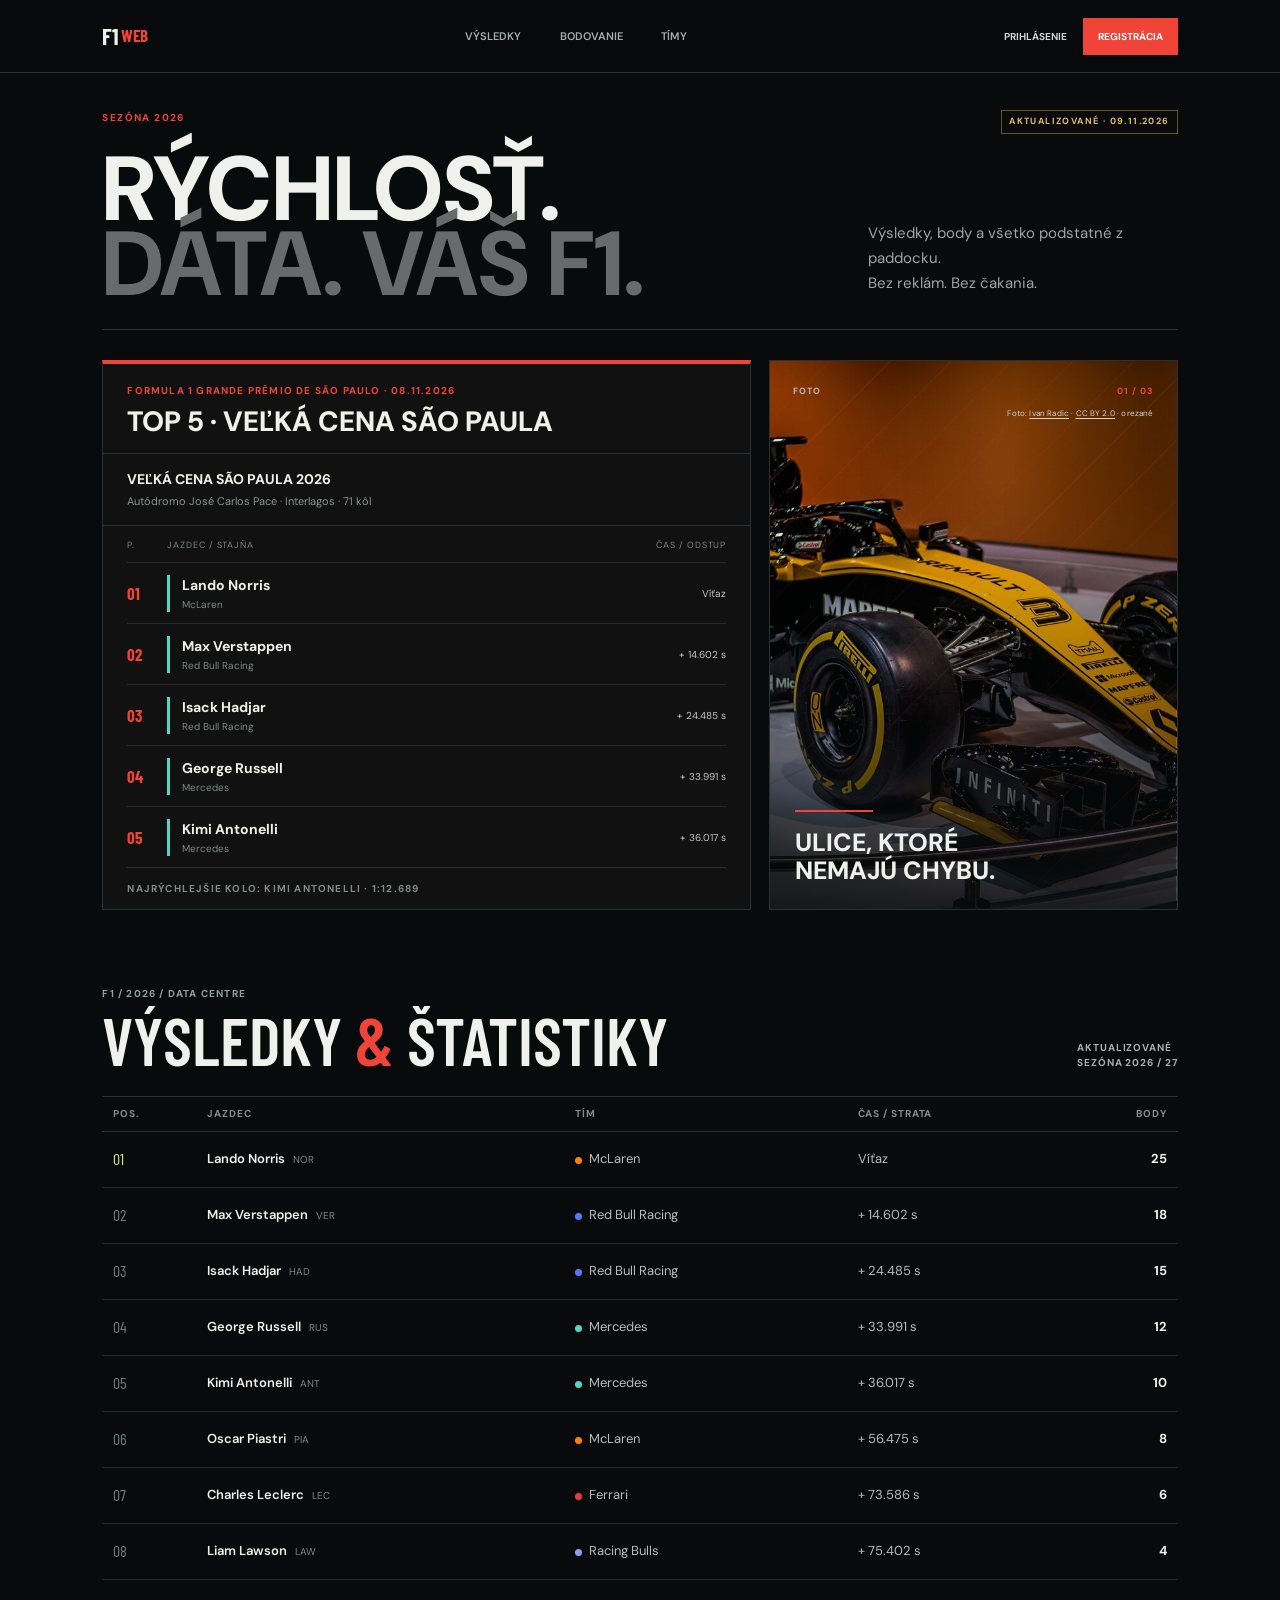
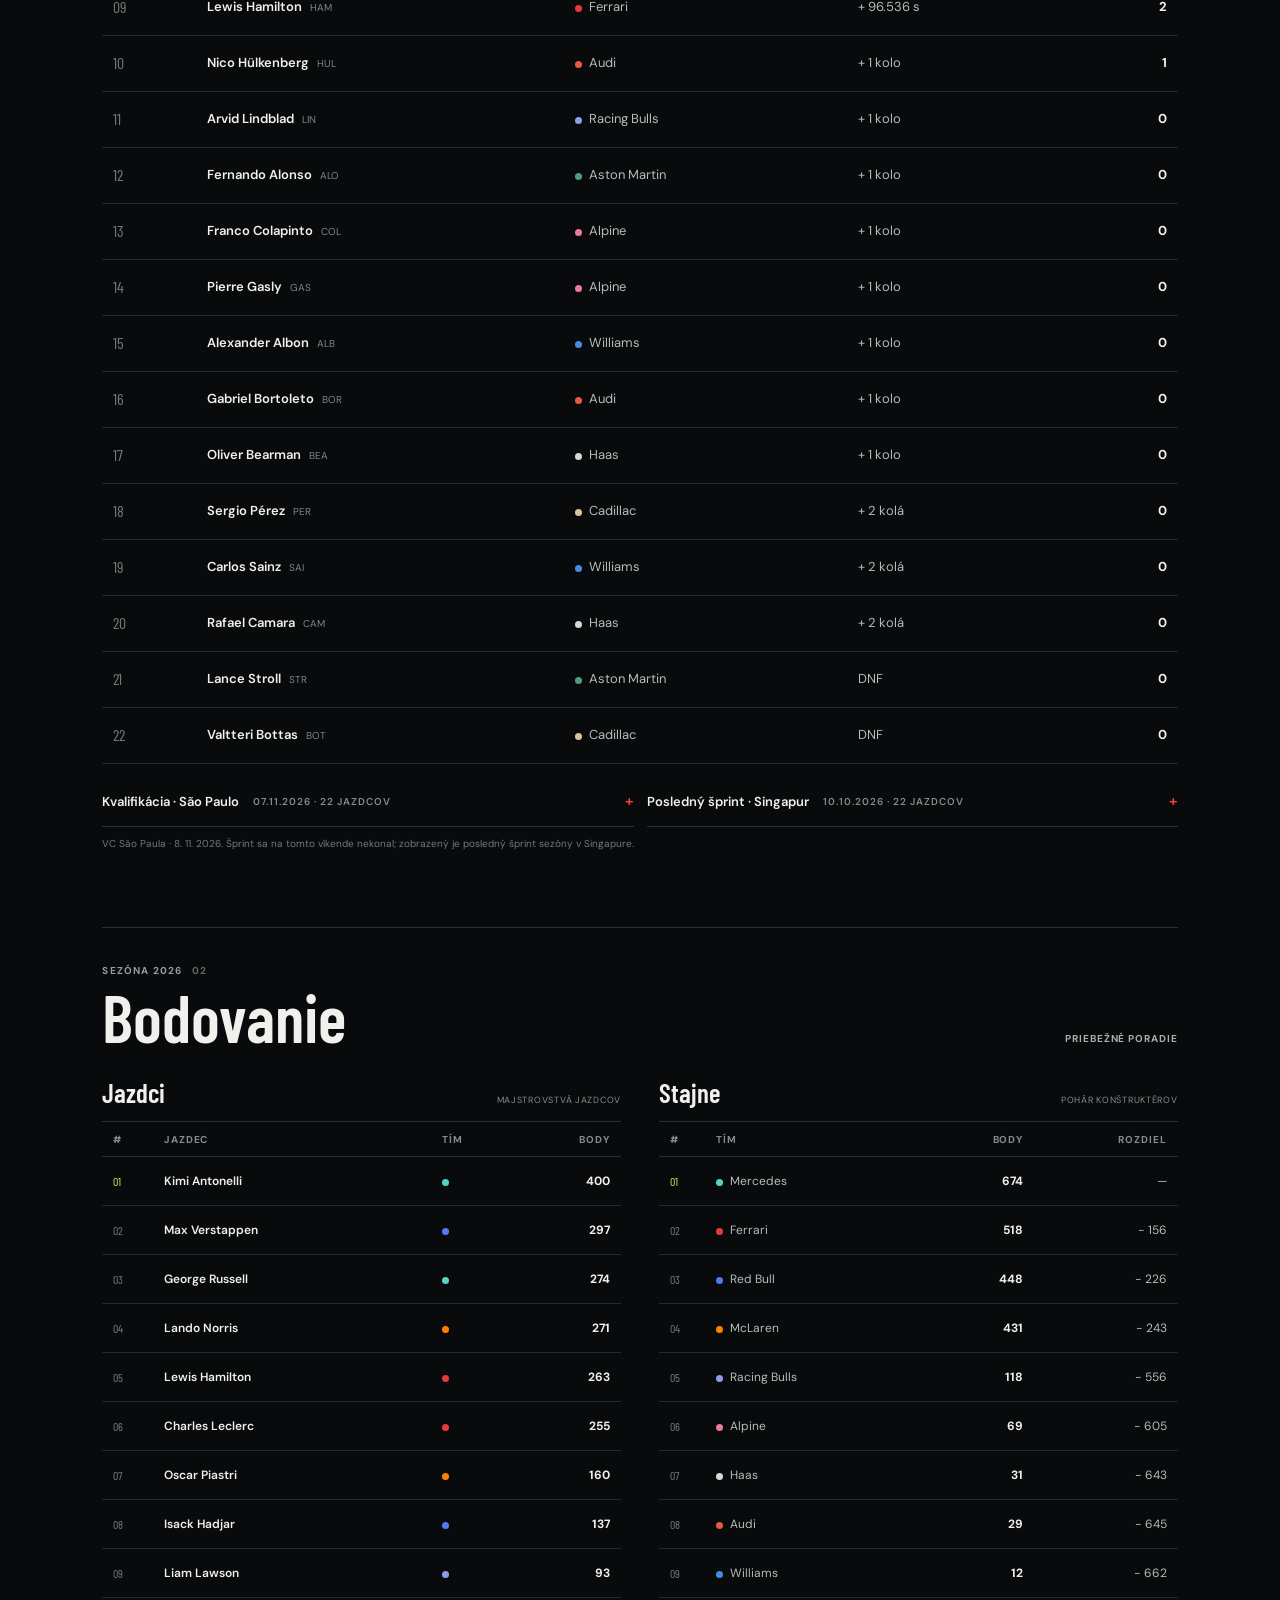
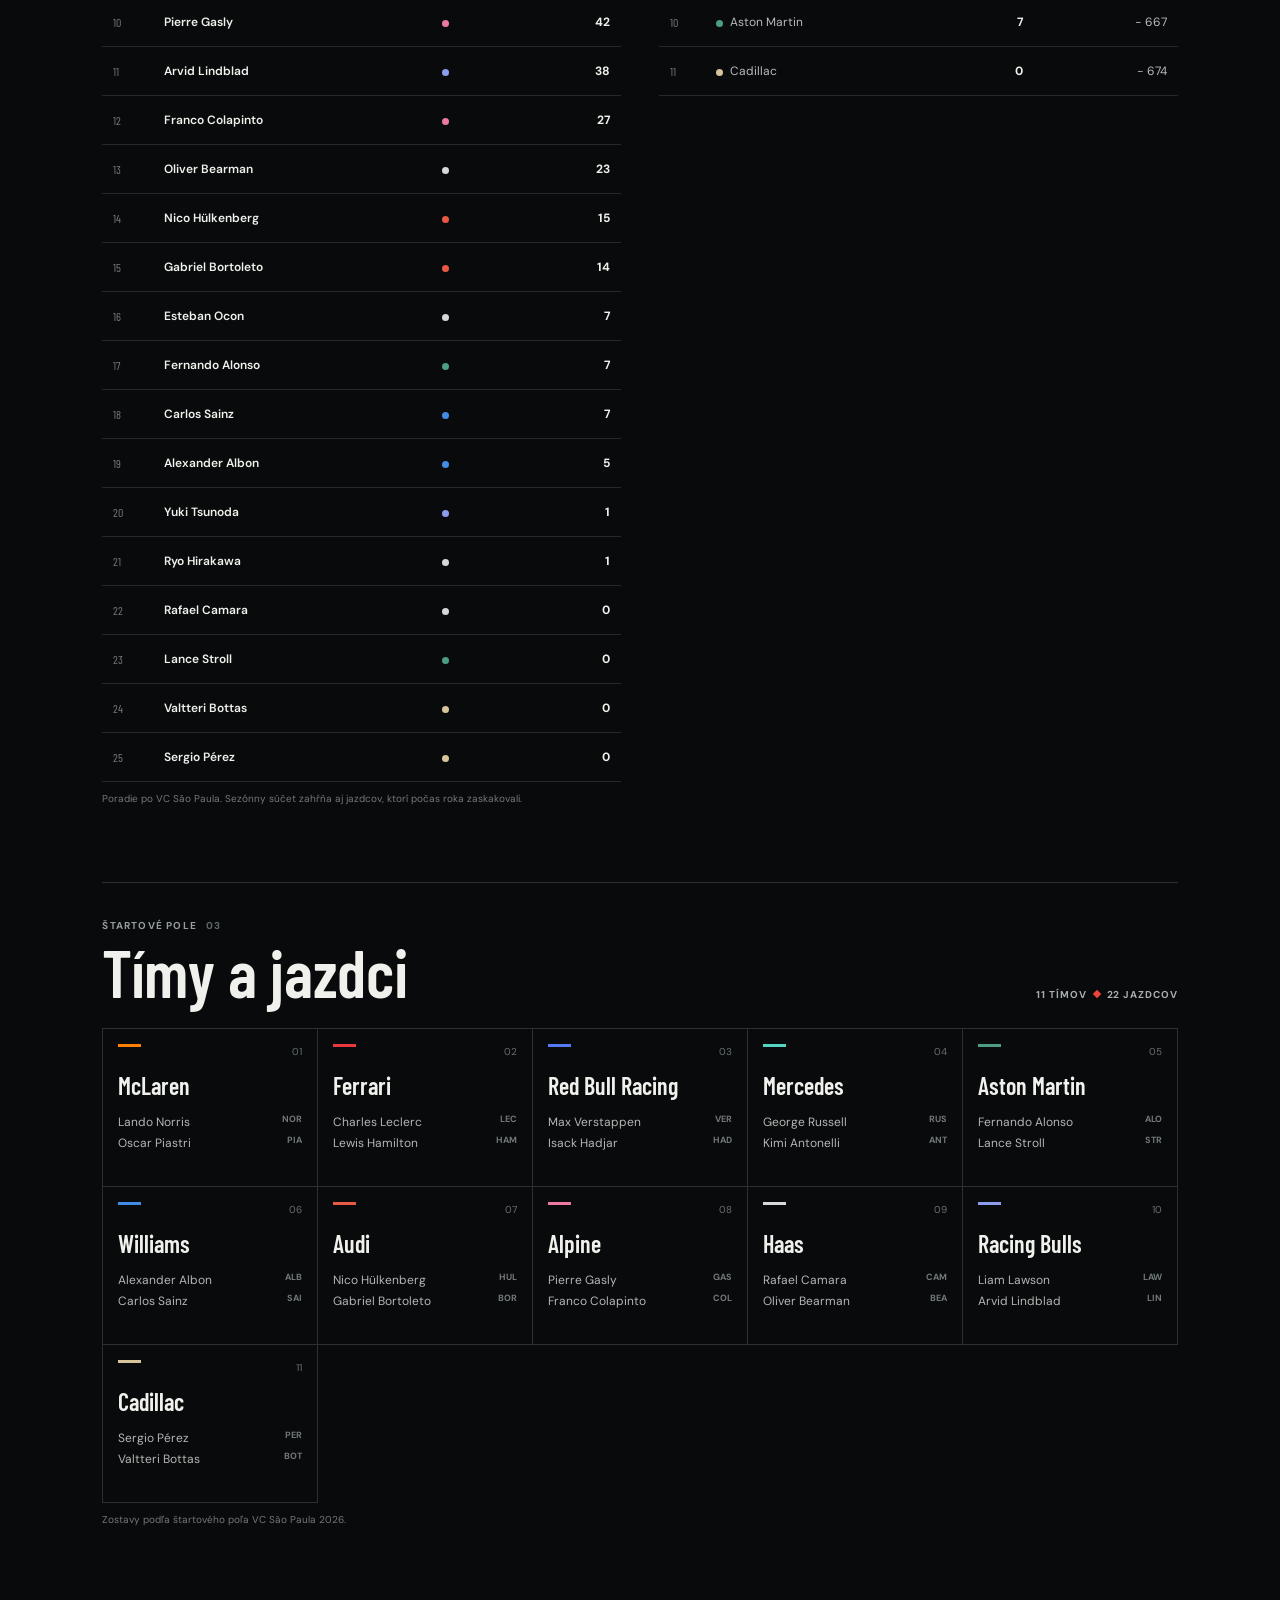
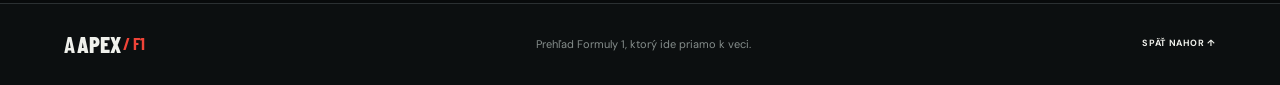
==== index.html @ e10ed8e4 "bodovanie" ====
<!doctype html>
<html lang="sk">
<head>
	<meta charset="utf-8">
	<meta name="viewport" content="width=device-width, initial-scale=1">
	<meta name="description" content="Prehľad výsledkov, bodovania, tímov a jazdcov Formuly 1.">
	<title>Apex F1 | Prehľad sezóny</title>
	<link rel="preconnect" href="https://fonts.googleapis.com">
	<link rel="preconnect" href="https://fonts.gstatic.com" crossorigin>
	<link href="https://fonts.googleapis.com/css2?family=Barlow+Condensed:wght@500;600;700;800&family=DM+Sans:wght@400;500;600;700&display=swap" rel="stylesheet">
	<link rel="icon" type="image/svg+xml" href="favicon.svg">
	<link rel="stylesheet" href="styles.css">
	<script src="f1-data.js" defer></script>
</head>
<body>
	<header class="site-header">
		<a class="brand" href="index.html" aria-label="F1 Web, domov"><b>F1</b><span>WEB</span></a>
		<nav aria-label="Hlavná navigácia">
			<a href="vysledky.html">Výsledky</a><a href="bodovanie.html">Bodovanie</a><a href="timy.html">Tímy</a>
		</nav>
		<div class="auth-links"><span>Prihlásenie</span><span class="register">Registrácia</span></div>
	</header>

	<main class="page" id="domov">
		<div class="kicker"><span>SEZÓNA 2026 / 27</span><span class="demo">DEMO · ILUSTRAČNÉ ÚDAJE</span></div>
		<section class="page-intro" aria-labelledby="page-title">
			<h1 id="page-title">RÝCHLOSŤ.<br><span>DÁTA. VÁŠ F1.</span></h1>
			<p>Výsledky, body a všetko podstatné z paddocku.<br>Bez reklám. Bez čakania.</p>
		</section>

		<section class="featured-row" aria-label="Prehľad posledných pretekov">
			<div class="featured-results">
				<div class="feature-heading"><p class="eyebrow">FORMULA 1 GRAND PRIX 2026 — KOLO 18</p><h2>TOP 5 · Výsledok závodu</h2></div>
				<div class="race-meta"><strong>FORMULA 1 GRAND PRIX 2026</strong><span>Circuit of The Americas · Kolo 18</span></div>
				<div class="feature-table-label"><span>P.</span><span>JAZDEC / STAJŇA</span><span>ČAS / ODSTUP</span></div>
				<ol class="feature-list">
					<li><b>01</b><span><strong>Lando Norris</strong><small>McLaren</small></span><time>1:32:18.402</time></li>
					<li><b>02</b><span><strong>Oscar Piastri</strong><small>McLaren</small></span><time>+2.418 s</time></li>
					<li><b>03</b><span><strong>Max Verstappen</strong><small>Red Bull</small></span><time>+5.106 s</time></li>
					<li><b>04</b><span><strong>Charles Leclerc</strong><small>Ferrari</small></span><time>+8.734 s</time></li>
					<li><b>05</b><span><strong>George Russell</strong><small>Mercedes</small></span><time>+12.090 s</time></li>
				</ol>
				<p class="winner-note">VÍŤAZ PRETEKOV: LANDO NORRIS</p>
			</div>
			<aside class="feature-photo" aria-label="Pretekárske auto Formuly 1">
				<span class="photo-label">FOTO <b>01 / 03</b></span>
				<span class="photo-credit">Foto: <a href="https://commons.wikimedia.org/wiki/File:Renault_Formula_One_racing_car_(49667991997).jpg" target="_blank" rel="noopener noreferrer">Ivan Radic</a> · <a href="https://creativecommons.org/licenses/by/2.0/" target="_blank" rel="noopener noreferrer">CC BY 2.0</a> · orezané</span>
				<strong>ULICE, KTORÉ<br>NEMAJÚ CHYBU.</strong>
			</aside>
		</section>

		<section class="section" id="vysledky" aria-labelledby="results-title">
			<header class="section-head"><div><p class="eyebrow">F1 / 2026 / DATA CENTRE</p><h2 id="results-title">VÝSLEDKY <span>&amp;</span> ŠTATISTIKY</h2></div><span class="tag">AKTUALIZOVANÉ<br>SEZÓNA 2026 / 27</span></header>
			<div class="table-scroll"><table>
				<thead><tr><th>POS.</th><th>JAZDEC</th><th>TÍM</th><th>ČAS / STRATA</th><th class="num">BODY</th></tr></thead>
				<tbody>
					<tr><td class="rank winner">01</td><td><b>Lando Norris</b><small class="code">NOR</small></td><td><i class="dot papaya"></i> McLaren</td><td>1:32:18.402</td><td class="num points">25</td></tr>
					<tr><td class="rank">02</td><td><b>Oscar Piastri</b><small class="code">PIA</small></td><td><i class="dot papaya"></i> McLaren</td><td>+ 2.418 s</td><td class="num points">18</td></tr>
					<tr><td class="rank">03</td><td><b>Max Verstappen</b><small class="code">VER</small></td><td><i class="dot blue"></i> Red Bull Racing</td><td>+ 5.106 s</td><td class="num points">15</td></tr>
					<tr><td class="rank">04</td><td><b>Charles Leclerc</b><small class="code">LEC</small></td><td><i class="dot red"></i> Ferrari</td><td>+ 8.734 s</td><td class="num points">12</td></tr>
					<tr><td class="rank">05</td><td><b>George Russell</b><small class="code">RUS</small></td><td><i class="dot teal"></i> Mercedes</td><td>+ 12.090 s</td><td class="num points">10</td></tr>
					<tr><td class="rank">06</td><td><b>Lewis Hamilton</b><small class="code">HAM</small></td><td><i class="dot red"></i> Ferrari</td><td>+ 14.552 s</td><td class="num points">8</td></tr>
					<tr><td class="rank">07</td><td><b>Kimi Antonelli</b><small class="code">ANT</small></td><td><i class="dot teal"></i> Mercedes</td><td>+ 18.107 s</td><td class="num points">6</td></tr>
					<tr><td class="rank">08</td><td><b>Carlos Sainz</b><small class="code">SAI</small></td><td><i class="dot blue2"></i> Williams</td><td>+ 21.382 s</td><td class="num points">4</td></tr>
					<tr><td class="rank">09</td><td><b>Fernando Alonso</b><small class="code">ALO</small></td><td><i class="dot green"></i> Aston Martin</td><td>+ 25.605 s</td><td class="num points">2</td></tr>
					<tr><td class="rank">10</td><td><b>Pierre Gasly</b><small class="code">GAS</small></td><td><i class="dot pink"></i> Alpine</td><td>+ 28.914 s</td><td class="num points">1</td></tr>
					<tr><td class="rank">11</td><td><b>Alexander Albon</b><small class="code">ALB</small></td><td><i class="dot blue2"></i> Williams</td><td>+ 31.660 s</td><td class="num points">0</td></tr>
					<tr><td class="rank">12</td><td><b>Lance Stroll</b><small class="code">STR</small></td><td><i class="dot green"></i> Aston Martin</td><td>+ 35.144 s</td><td class="num points">0</td></tr>
					<tr><td class="rank">13</td><td><b>Esteban Ocon</b><small class="code">OCO</small></td><td><i class="dot silver"></i> Haas</td><td>+ 38.289 s</td><td class="num points">0</td></tr>
					<tr><td class="rank">14</td><td><b>Liam Lawson</b><small class="code">LAW</small></td><td><i class="dot periwinkle"></i> Racing Bulls</td><td>+ 41.903 s</td><td class="num points">0</td></tr>
					<tr><td class="rank">15</td><td><b>Nico Hülkenberg</b><small class="code">HUL</small></td><td><i class="dot orange"></i> Audi</td><td>+ 44.117 s</td><td class="num points">0</td></tr>
					<tr><td class="rank">16</td><td><b>Oliver Bearman</b><small class="code">BEA</small></td><td><i class="dot silver"></i> Haas</td><td>+ 47.325 s</td><td class="num points">0</td></tr>
					<tr><td class="rank">17</td><td><b>Franco Colapinto</b><small class="code">COL</small></td><td><i class="dot pink"></i> Alpine</td><td>+ 52.706 s</td><td class="num points">0</td></tr>
					<tr><td class="rank">18</td><td><b>Gabriel Bortoleto</b><small class="code">BOR</small></td><td><i class="dot orange"></i> Audi</td><td>+ 58.912 s</td><td class="num points">0</td></tr>
					<tr><td class="rank">19</td><td><b>Arvid Lindblad</b><small class="code">LIN</small></td><td><i class="dot periwinkle"></i> Racing Bulls</td><td>+ 1:02.455</td><td class="num points">0</td></tr>
					<tr><td class="rank">20</td><td><b>Sergio Pérez</b><small class="code">PER</small></td><td><i class="dot sand"></i> Cadillac</td><td>+ 1:08.037</td><td class="num points">0</td></tr>
					<tr><td class="rank">21</td><td><b>Valtteri Bottas</b><small class="code">BOT</small></td><td><i class="dot sand"></i> Cadillac</td><td>+ 1:12.680</td><td class="num points">0</td></tr>
					<tr><td class="rank">22</td><td><b>Isack Hadjar</b><small class="code">HAD</small></td><td><i class="dot blue"></i> Red Bull Racing</td><td>DNF</td><td class="num points">0</td></tr>
				</tbody>
			</table></div>
			<div class="extras">
				<details><summary>Kvalifikácia <span>VŠETKÝCH 22 JAZDCOV</span></summary><div class="table-scroll"><table class="session-table"><thead><tr><th>POS.</th><th>JAZDEC</th><th>TÍM</th><th class="num">ČAS</th></tr></thead><tbody>
					<tr><td class="rank winner">01</td><td><b>Lando Norris</b></td><td>McLaren</td><td class="num">1:31.021</td></tr><tr><td class="rank">02</td><td><b>Oscar Piastri</b></td><td>McLaren</td><td class="num">1:31.123</td></tr><tr><td class="rank">03</td><td><b>Charles Leclerc</b></td><td>Ferrari</td><td class="num">1:31.222</td></tr><tr><td class="rank">04</td><td><b>Max Verstappen</b></td><td>Red Bull Racing</td><td class="num">1:31.302</td></tr><tr><td class="rank">05</td><td><b>Lewis Hamilton</b></td><td>Ferrari</td><td class="num">1:31.440</td></tr><tr><td class="rank">06</td><td><b>George Russell</b></td><td>Mercedes</td><td class="num">1:31.508</td></tr><tr><td class="rank">07</td><td><b>Kimi Antonelli</b></td><td>Mercedes</td><td class="num">1:31.612</td></tr><tr><td class="rank">08</td><td><b>Carlos Sainz</b></td><td>Williams</td><td class="num">1:31.758</td></tr><tr><td class="rank">09</td><td><b>Fernando Alonso</b></td><td>Aston Martin</td><td class="num">1:31.819</td></tr><tr><td class="rank">10</td><td><b>Alexander Albon</b></td><td>Williams</td><td class="num">1:31.902</td></tr><tr><td class="rank">11</td><td><b>Pierre Gasly</b></td><td>Alpine</td><td class="num">1:32.017</td></tr><tr><td class="rank">12</td><td><b>Lance Stroll</b></td><td>Aston Martin</td><td class="num">1:32.105</td></tr><tr><td class="rank">13</td><td><b>Esteban Ocon</b></td><td>Haas</td><td class="num">1:32.223</td></tr><tr><td class="rank">14</td><td><b>Liam Lawson</b></td><td>Racing Bulls</td><td class="num">1:32.319</td></tr><tr><td class="rank">15</td><td><b>Nico Hülkenberg</b></td><td>Audi</td><td class="num">1:32.401</td></tr><tr><td class="rank">16</td><td><b>Oliver Bearman</b></td><td>Haas</td><td class="num">1:32.523</td></tr><tr><td class="rank">17</td><td><b>Franco Colapinto</b></td><td>Alpine</td><td class="num">1:32.642</td></tr><tr><td class="rank">18</td><td><b>Gabriel Bortoleto</b></td><td>Audi</td><td class="num">1:32.791</td></tr><tr><td class="rank">19</td><td><b>Arvid Lindblad</b></td><td>Racing Bulls</td><td class="num">1:32.912</td></tr><tr><td class="rank">20</td><td><b>Sergio Pérez</b></td><td>Cadillac</td><td class="num">1:33.081</td></tr><tr><td class="rank">21</td><td><b>Valtteri Bottas</b></td><td>Cadillac</td><td class="num">1:33.217</td></tr><tr><td class="rank">22</td><td><b>Isack Hadjar</b></td><td>Red Bull Racing</td><td class="num">1:33.360</td></tr>
				</tbody></table></div></details>
				<details><summary>Šprint <span>VŠETKÝCH 22 JAZDCOV</span></summary><div class="table-scroll"><table class="session-table"><thead><tr><th>POS.</th><th>JAZDEC</th><th>TÍM</th><th class="num">ČAS / STRATA</th></tr></thead><tbody>
					<tr><td class="rank winner">01</td><td><b>Oscar Piastri</b></td><td>McLaren</td><td class="num">31:42.105</td></tr><tr><td class="rank">02</td><td><b>Lando Norris</b></td><td>McLaren</td><td class="num">+ 1.204 s</td></tr><tr><td class="rank">03</td><td><b>George Russell</b></td><td>Mercedes</td><td class="num">+ 3.819 s</td></tr><tr><td class="rank">04</td><td><b>Charles Leclerc</b></td><td>Ferrari</td><td class="num">+ 5.103 s</td></tr><tr><td class="rank">05</td><td><b>Max Verstappen</b></td><td>Red Bull Racing</td><td class="num">+ 6.292 s</td></tr><tr><td class="rank">06</td><td><b>Kimi Antonelli</b></td><td>Mercedes</td><td class="num">+ 8.426 s</td></tr><tr><td class="rank">07</td><td><b>Lewis Hamilton</b></td><td>Ferrari</td><td class="num">+ 10.105 s</td></tr><tr><td class="rank">08</td><td><b>Carlos Sainz</b></td><td>Williams</td><td class="num">+ 12.840 s</td></tr><tr><td class="rank">09</td><td><b>Fernando Alonso</b></td><td>Aston Martin</td><td class="num">+ 15.091 s</td></tr><tr><td class="rank">10</td><td><b>Pierre Gasly</b></td><td>Alpine</td><td class="num">+ 17.307 s</td></tr><tr><td class="rank">11</td><td><b>Alexander Albon</b></td><td>Williams</td><td class="num">+ 18.472 s</td></tr><tr><td class="rank">12</td><td><b>Lance Stroll</b></td><td>Aston Martin</td><td class="num">+ 20.634 s</td></tr><tr><td class="rank">13</td><td><b>Esteban Ocon</b></td><td>Haas</td><td class="num">+ 22.019 s</td></tr><tr><td class="rank">14</td><td><b>Liam Lawson</b></td><td>Racing Bulls</td><td class="num">+ 23.805 s</td></tr><tr><td class="rank">15</td><td><b>Nico Hülkenberg</b></td><td>Audi</td><td class="num">+ 25.602 s</td></tr><tr><td class="rank">16</td><td><b>Oliver Bearman</b></td><td>Haas</td><td class="num">+ 27.394 s</td></tr><tr><td class="rank">17</td><td><b>Franco Colapinto</b></td><td>Alpine</td><td class="num">+ 29.816 s</td></tr><tr><td class="rank">18</td><td><b>Gabriel Bortoleto</b></td><td>Audi</td><td class="num">+ 31.709 s</td></tr><tr><td class="rank">19</td><td><b>Arvid Lindblad</b></td><td>Racing Bulls</td><td class="num">+ 34.288 s</td></tr><tr><td class="rank">20</td><td><b>Sergio Pérez</b></td><td>Cadillac</td><td class="num">+ 37.029 s</td></tr><tr><td class="rank">21</td><td><b>Valtteri Bottas</b></td><td>Cadillac</td><td class="num">+ 40.612 s</td></tr><tr><td class="rank">22</td><td><b>Isack Hadjar</b></td><td>Red Bull Racing</td><td class="num">DNF</td></tr>
				</tbody></table></div></details>
			</div>
			<p class="note">Výsledky sú ilustračné a nejde o oficiálnu klasifikáciu.</p>
		</section>

		<section class="section ruled" id="bodovanie" aria-labelledby="standings-title">
			<header class="section-head"><div><p class="eyebrow">SEZÓNA 2026 <span>02</span></p><h2 id="standings-title">Bodovanie</h2></div><span class="tag">PRIEBEŽNÉ PORADIE</span></header>
			<div class="columns">
				<div><div class="subhead"><h3>Jazdci</h3><span>MAJSTROVSTVÁ JAZDCOV</span></div><div class="table-scroll"><table class="compact">
					<thead><tr><th>#</th><th>JAZDEC</th><th>TÍM</th><th class="num">BODY</th></tr></thead>
					<tbody>
						<tr><td class="rank winner">01</td><td><b>L. Norris</b></td><td><i class="dot papaya"></i></td><td class="num points">186</td></tr>
						<tr><td class="rank">02</td><td><b>O. Piastri</b></td><td><i class="dot papaya"></i></td><td class="num points">172</td></tr>
						<tr><td class="rank">03</td><td><b>M. Verstappen</b></td><td><i class="dot blue"></i></td><td class="num points">159</td></tr>
						<tr><td class="rank">04</td><td><b>C. Leclerc</b></td><td><i class="dot red"></i></td><td class="num points">138</td></tr>
						<tr><td class="rank">05</td><td><b>G. Russell</b></td><td><i class="dot teal"></i></td><td class="num points">121</td></tr>
						<tr><td class="rank">06</td><td><b>L. Hamilton</b></td><td><i class="dot red"></i></td><td class="num points">111</td></tr>
						<tr><td class="rank">07</td><td><b>K. Antonelli</b></td><td><i class="dot teal"></i></td><td class="num points">97</td></tr>
						<tr><td class="rank">08</td><td><b>C. Sainz</b></td><td><i class="dot blue2"></i></td><td class="num points">82</td></tr>
						<tr><td class="rank">09</td><td><b>F. Alonso</b></td><td><i class="dot green"></i></td><td class="num points">71</td></tr>
						<tr><td class="rank">10</td><td><b>P. Gasly</b></td><td><i class="dot pink"></i></td><td class="num points">63</td></tr>
						<tr><td class="rank">11</td><td><b>A. Albon</b></td><td><i class="dot blue2"></i></td><td class="num points">54</td></tr>
						<tr><td class="rank">12</td><td><b>L. Stroll</b></td><td><i class="dot green"></i></td><td class="num points">45</td></tr>
						<tr><td class="rank">13</td><td><b>E. Ocon</b></td><td><i class="dot silver"></i></td><td class="num points">36</td></tr>
						<tr><td class="rank">14</td><td><b>L. Lawson</b></td><td><i class="dot periwinkle"></i></td><td class="num points">29</td></tr>
						<tr><td class="rank">15</td><td><b>N. Hülkenberg</b></td><td><i class="dot orange"></i></td><td class="num points">22</td></tr>
						<tr><td class="rank">16</td><td><b>O. Bearman</b></td><td><i class="dot silver"></i></td><td class="num points">18</td></tr>
						<tr><td class="rank">17</td><td><b>F. Colapinto</b></td><td><i class="dot pink"></i></td><td class="num points">12</td></tr>
						<tr><td class="rank">18</td><td><b>G. Bortoleto</b></td><td><i class="dot orange"></i></td><td class="num points">8</td></tr>
						<tr><td class="rank">19</td><td><b>A. Lindblad</b></td><td><i class="dot periwinkle"></i></td><td class="num points">4</td></tr>
						<tr><td class="rank">20</td><td><b>S. Pérez</b></td><td><i class="dot sand"></i></td><td class="num points">2</td></tr>
						<tr><td class="rank">21</td><td><b>V. Bottas</b></td><td><i class="dot sand"></i></td><td class="num points">1</td></tr>
						<tr><td class="rank">22</td><td><b>I. Hadjar</b></td><td><i class="dot blue"></i></td><td class="num points">0</td></tr>
					</tbody>
				</table></div></div>
				<div><div class="subhead"><h3>Stajne</h3><span>POHÁR KONŠTRUKTÉROV</span></div><div class="table-scroll"><table class="compact">
					<thead><tr><th>#</th><th>TÍM</th><th class="num">BODY</th><th class="num">ROZDIEL</th></tr></thead>
					<tbody>
						<tr><td class="rank winner">01</td><td><i class="dot papaya"></i> McLaren</td><td class="num points">358</td><td class="num">—</td></tr>
						<tr><td class="rank">02</td><td><i class="dot red"></i> Ferrari</td><td class="num points">249</td><td class="num">− 109</td></tr>
						<tr><td class="rank">03</td><td><i class="dot teal"></i> Mercedes</td><td class="num points">218</td><td class="num">− 140</td></tr>
						<tr><td class="rank">04</td><td><i class="dot blue"></i> Red Bull Racing</td><td class="num points">159</td><td class="num">− 199</td></tr>
						<tr><td class="rank">05</td><td><i class="dot blue2"></i> Williams</td><td class="num points">136</td><td class="num">− 222</td></tr>
						<tr><td class="rank">06</td><td><i class="dot green"></i> Aston Martin</td><td class="num points">116</td><td class="num">− 242</td></tr>
						<tr><td class="rank">07</td><td><i class="dot pink"></i> Alpine</td><td class="num points">75</td><td class="num">− 283</td></tr>
						<tr><td class="rank">08</td><td><i class="dot silver"></i> Haas</td><td class="num points">54</td><td class="num">− 304</td></tr>
						<tr><td class="rank">09</td><td><i class="dot periwinkle"></i> Racing Bulls</td><td class="num points">33</td><td class="num">− 325</td></tr>
						<tr><td class="rank">10</td><td><i class="dot orange"></i> Audi</td><td class="num points">30</td><td class="num">− 328</td></tr>
						<tr><td class="rank">11</td><td><i class="dot sand"></i> Cadillac</td><td class="num points">3</td><td class="num">− 355</td></tr>
					</tbody>
				</table></div></div>
			</div>
			<p class="note">Bodovanie je ilustračné.</p>
		</section>

		<section class="section ruled" id="timy" aria-labelledby="teams-title">
			<header class="section-head"><div><p class="eyebrow">ŠTARTOVÉ POLE <span>03</span></p><h2 id="teams-title">Tímy a jazdci</h2></div><span class="tag">11 TÍMOV <i></i> 22 JAZDCOV</span></header>
			<div class="team-grid">
				<article><header><i class="bar papaya"></i>01</header><h3>McLaren</h3><p>Lando Norris <span>NOR</span></p><p>Oscar Piastri <span>PIA</span></p></article>
				<article><header><i class="bar red"></i>02</header><h3>Ferrari</h3><p>Charles Leclerc <span>LEC</span></p><p>Lewis Hamilton <span>HAM</span></p></article>
				<article><header><i class="bar blue"></i>03</header><h3>Red Bull Racing</h3><p>Max Verstappen <span>VER</span></p><p>Isack Hadjar <span>HAD</span></p></article>
				<article><header><i class="bar teal"></i>04</header><h3>Mercedes</h3><p>George Russell <span>RUS</span></p><p>Kimi Antonelli <span>ANT</span></p></article>
				<article><header><i class="bar green"></i>05</header><h3>Aston Martin</h3><p>Fernando Alonso <span>ALO</span></p><p>Lance Stroll <span>STR</span></p></article>
				<article><header><i class="bar blue2"></i>06</header><h3>Williams</h3><p>Alexander Albon <span>ALB</span></p><p>Carlos Sainz <span>SAI</span></p></article>
				<article><header><i class="bar orange"></i>07</header><h3>Audi</h3><p>Nico Hülkenberg <span>HUL</span></p><p>Gabriel Bortoleto <span>BOR</span></p></article>
				<article><header><i class="bar pink"></i>08</header><h3>Alpine</h3><p>Pierre Gasly <span>GAS</span></p><p>Franco Colapinto <span>COL</span></p></article>
				<article><header><i class="bar silver"></i>09</header><h3>Haas</h3><p>Esteban Ocon <span>OCO</span></p><p>Oliver Bearman <span>BEA</span></p></article>
				<article><header><i class="bar periwinkle"></i>10</header><h3>Racing Bulls</h3><p>Liam Lawson <span>LAW</span></p><p>Arvid Lindblad <span>LIN</span></p></article>
				<article><header><i class="bar sand"></i>11</header><h3>Cadillac</h3><p>Sergio Pérez <span>PER</span></p><p>Valtteri Bottas <span>BOT</span></p></article>
			</div>
			<p class="note">Zostavy sú ilustračné a môžu sa líšiť od oficiálnej štartovej listiny.</p>
		</section>
	</main>
	<footer class="footer"><a class="brand" href="#domov"><b>A</b> APEX <span>/ F1</span></a><p>Prehľad Formuly 1, ktorý ide priamo k veci.</p><a href="#domov">SPÄŤ NAHOR ↑</a></footer>
</body>
</html>
---- styles.css ----
:root {
  color-scheme: dark;
  --bg: #080a0b;
  --panel: #111516;
  --line: #2b3032;
  --text: #f0f1ec;
  --muted: #9da4a5;
  --red: #f04438;
  --display: "Barlow Condensed", Impact, sans-serif;
  --body: "DM Sans", sans-serif;
}
* { box-sizing: border-box; }
html { scroll-behavior: smooth; scroll-padding-top: 90px; }
body { margin: 0; background: var(--bg); color: var(--text); font-family: var(--body); line-height: 1.5; }
a { color: inherit; text-decoration: none; }
.site-header { position: sticky; z-index: 4; top: 0; display: flex; min-height: 72px; align-items: center; justify-content: space-between; gap: 20px; padding: 0 max(5vw, calc((100vw - 1280px) / 2)); border-bottom: 1px solid var(--line); background: rgba(8, 10, 11, .96); backdrop-filter: blur(12px); }
.brand { display: inline-flex; flex: 0 0 auto; align-items: center; gap: 8px; font-family: var(--display); font-size: 19px; font-weight: 800; }
.brand b { display: grid; width: 29px; height: 29px; place-items: center; background: var(--red); color: white; font-size: 20px; transform: skew(-9deg); }
.brand span { color: var(--muted); font-weight: 500; }
nav { display: flex; height: 72px; align-items: stretch; gap: clamp(18px, 3vw, 40px); }
nav a { position: relative; display: flex; align-items: center; color: #a9aeae; font-size: 10px; font-weight: 600; }
nav a:hover, nav a:focus-visible { color: var(--text); }
nav a:hover::after, nav a:focus-visible::after { position: absolute; right: 0; bottom: 0; left: 0; height: 2px; background: var(--red); content: ""; }
.season { display: flex; align-items: center; gap: 8px; color: #c4c9c7; font-size: 9px; font-weight: 700; white-space: nowrap; }
.season i, .eyebrow i, .photo-tag i { width: 7px; height: 7px; border-radius: 50%; background: #c6f36b; }
.page { width: min(1280px, 90vw); margin: 0 auto; }
.kicker { display: flex; justify-content: space-between; padding: 24px 0 16px; color: #92999a; font-size: 8px; font-weight: 700; letter-spacing: .14em; }
.demo { padding: 4px 7px; border: 1px solid #66522c; color: #e2bb67; font-size: 7px; }
.hero { display: grid; min-height: 320px; grid-template-columns: 1fr .95fr; overflow: hidden; border-block: 1px solid #34393a; background: var(--panel); animation: enter .4s ease-out both; }
.hero-copy { align-self: center; padding: 35px clamp(22px, 5vw, 64px); }
.eyebrow { display: flex; align-items: center; gap: 9px; margin: 0; color: #969e9d; font-size: 8px; font-weight: 700; letter-spacing: .12em; }
.hero-copy .eyebrow i { width: 19px; height: 2px; border-radius: 0; background: var(--red); }
h1, h2, h3, p { margin-top: 0; }
h1 { margin: 18px 0 12px; font-family: var(--display); font-size: clamp(41px, 5vw, 66px); font-weight: 700; line-height: .94; }
h1 span { color: #a6aeac; }
.hero-copy > p:not(.eyebrow) { max-width: 340px; margin-bottom: 21px; color: #a4acab; font-size: 11px; }
.jump { display: inline-flex; gap: 15px; padding-bottom: 5px; border-bottom: 1px solid var(--red); font-size: 9px; font-weight: 700; }
.jump span { color: var(--red); font-size: 15px; }
.hero-photo { position: relative; min-height: 320px; background: linear-gradient(90deg, var(--panel), rgba(17, 21, 22, .08) 68%), linear-gradient(0deg, rgba(8, 10, 11, .65), transparent 60%), url("https://images.unsplash.com/photo-1532906619279-a4b7267c7b9c?auto=format&fit=crop&w=1400&q=85") center/cover, #24292b; }
.photo-tag { position: absolute; top: 18px; right: 18px; display: flex; align-items: center; gap: 8px; font-size: 8px; font-weight: 700; letter-spacing: .1em; }
.hero-photo strong { position: absolute; right: 20px; bottom: 19px; font-family: var(--display); font-size: 34px; line-height: .9; text-align: right; }
.stats { display: grid; grid-template-columns: repeat(4, 1fr); margin-bottom: 68px; border-bottom: 1px solid var(--line); }
.stats > div { display: flex; min-height: 96px; flex-direction: column; justify-content: center; gap: 2px; padding: 14px 18px; border-right: 1px solid var(--line); }
.stats > div:first-child { padding-left: 0; }.stats > div:last-child { border: 0; }
.stats small { color: #87908f; font-size: 7px; font-weight: 700; letter-spacing: .1em; }
.stats b { font-family: var(--display); font-size: 24px; font-weight: 600; line-height: 1.15; }
.stats b em { color: var(--muted); font-size: 13px; font-style: normal; }
.stats span { display: flex; align-items: center; gap: 6px; color: #a5abaa; font-size: 8px; }
.dot { display: inline-block; width: 7px; height: 7px; margin-right: 4px; border-radius: 50%; vertical-align: middle; }
.papaya { background: #ff8000; }.red { background: #e9383f; }.blue { background: #5578f5; }.teal { background: #54d4c2; }.green { background: #4d9d83; }
.section { padding-bottom: 68px; scroll-margin-top: 88px; }.ruled { padding-top: 35px; border-top: 1px solid var(--line); }
.section-head { display: flex; align-items: end; justify-content: space-between; gap: 16px; margin-bottom: 19px; }
.section-head .eyebrow span { color: #606866; }
h2 { margin: 6px 0 0; font-family: var(--display); font-size: 37px; font-weight: 600; line-height: 1; }
.tag { display: inline-flex; align-items: center; gap: 7px; padding-bottom: 3px; color: #aab0ae; font-size: 7px; font-weight: 700; letter-spacing: .09em; }
.tag i { width: 6px; height: 6px; background: var(--red); transform: rotate(45deg); }
.table-scroll { width: 100%; overflow-x: auto; overscroll-behavior-x: contain; -webkit-overflow-scrolling: touch; }
table { width: 100%; border-collapse: collapse; text-align: left; white-space: nowrap; }
th { height: 35px; border-block: 1px solid var(--line); color: #848d8c; font-size: 7px; letter-spacing: .09em; }
td { height: 48px; border-bottom: 1px solid #24292a; color: #b7bcba; font-size: 9px; }
th:first-child, td:first-child { padding-left: 11px; }th:last-child, td:last-child { padding-right: 11px; }
.num { text-align: right; }.rank { color: #737b79; font-family: var(--display); font-size: 13px; }.winner { color: #c6f36b; }
td b { color: var(--text); font-weight: 600; }.code { margin-left: 8px; color: #7f8786; font-size: 7px; }.points { color: var(--text); font-weight: 700; }
tbody tr:hover { background: #15191a; }
.extras { display: grid; grid-template-columns: 1fr 1fr; gap: 13px; margin-top: 14px; }
.extras details { border-bottom: 1px solid var(--line); }.extras summary { display: flex; min-height: 40px; align-items: center; gap: 14px; cursor: pointer; list-style: none; font-size: 9px; font-weight: 600; }
.extras summary::-webkit-details-marker { display: none; }.extras summary::after { margin-left: auto; color: var(--red); content: "+"; font-size: 15px; }
.extras details[open] summary::after { content: "−"; }.extras summary span { color: #858d8b; font-size: 7px; letter-spacing: .1em; }
.extras details p { padding-bottom: 10px; color: #a8afad; font-size: 8px; }.note { margin: 9px 0 0; color: #727a78; font-size: 7px; }
.columns { display: grid; grid-template-columns: 1fr 1fr; gap: 38px; }.subhead { display: flex; align-items: baseline; justify-content: space-between; gap: 8px; margin-bottom: 9px; }
.subhead h3 { margin: 0; font-family: var(--display); font-size: 22px; font-weight: 600; }.subhead span { color: #858d8b; font-size: 7px; letter-spacing: .08em; }
.compact td { height: 41px; font-size: 8px; }
.team-grid { display: grid; grid-template-columns: repeat(5, minmax(0, 1fr)); border-top: 1px solid var(--line); border-left: 1px solid var(--line); }
.team-grid article { min-height: 138px; padding: 12px; border-right: 1px solid var(--line); border-bottom: 1px solid var(--line); transition: background .15s ease; }.team-grid article:hover { background: var(--panel); }
.team-grid article header { display: flex; justify-content: space-between; color: #68716f; font-size: 7px; }.bar { width: 23px; height: 3px; }
.team-grid h3 { margin: 9px 0; font-family: var(--display); font-size: 19px; font-weight: 600; }.team-grid p { display: flex; justify-content: space-between; gap: 4px; margin: 3px 0; color: #b2b8b5; font-size: 8px; }.team-grid p span { color: #727a78; font-size: 6px; font-weight: 700; }
.blue2 { background: #428ce5; }.orange { background: #e75943; }.pink { background: #eb79a0; }.silver { background: #d6d9d8; }.periwinkle { background: #8d9cec; }.sand { background: #d8c49b; }
.footer { display: flex; min-height: 82px; align-items: center; justify-content: space-between; gap: 16px; padding: 16px max(5vw, calc((100vw - 1280px) / 2)); border-top: 1px solid var(--line); background: #0c0f10; }.footer p { margin: 0; color: #858d8b; font-size: 8px; }.footer > a:last-child { font-size: 7px; font-weight: 700; letter-spacing: .07em; }
@keyframes enter { from { opacity: 0; transform: translateY(8px); } to { opacity: 1; transform: translateY(0); } }
@media (max-width: 900px) {
  .site-header { flex-wrap: wrap; gap: 0 16px; padding: 0 5vw; }nav { order: 2; width: 100%; height: 40px; justify-content: space-between; gap: 9px; }.season { margin-left: auto; }nav a { font-size: 8px; }
  .hero { grid-template-columns: 1fr .8fr; }.hero-copy { padding: 26px 22px; }.stats { grid-template-columns: 1fr 1fr; margin-bottom: 50px; }.stats > div { min-height: 82px; border-bottom: 1px solid var(--line); }.stats > div:nth-child(2) { border-right: 0; }.stats > div:nth-child(3) { padding-left: 0; }.team-grid { grid-template-columns: repeat(3, minmax(0, 1fr)); }
}
@media (max-width: 620px) {
  html { scroll-padding-top: 102px; }.site-header { min-height: 96px; padding: 0 5vw; }nav { overflow-x: auto; justify-content: flex-start; gap: 22px; }nav a { flex: 0 0 auto; }
  .page { width: 90vw; }.kicker { gap: 8px; font-size: 7px; }.demo { font-size: 6px; }.hero { grid-template-columns: 1fr; }.hero-copy { padding: 25px 19px 22px; }h1 { font-size: 43px; }.hero-photo { min-height: 170px; }.hero-photo strong { font-size: 27px; }
  .stats { margin-bottom: 42px; }.stats > div { min-height: 76px; padding: 10px; }.stats > div:first-child, .stats > div:nth-child(3) { padding-left: 0; }.stats b { font-size: 21px; }.stats small { font-size: 6px; }
  .section { padding-bottom: 48px; }.ruled { padding-top: 28px; }.section-head { align-items: flex-start; }h2 { font-size: 32px; }.tag { max-width: 115px; justify-content: flex-end; font-size: 6px; text-align: right; }
  #vysledky table { min-width: 570px; }.compact { min-width: 490px; }.extras { grid-template-columns: 1fr; gap: 0; }.columns { grid-template-columns: 1fr; gap: 25px; }.team-grid { grid-template-columns: repeat(2, minmax(0, 1fr)); }.team-grid article { min-height: 130px; padding: 10px; }.team-grid h3 { font-size: 17px; }.team-grid p { font-size: 7px; }
  .footer { flex-wrap: wrap; padding: 16px 5vw; }.footer p { order: 3; width: 100%; }
}
@media (prefers-reduced-motion: reduce) { *, *::before, *::after { scroll-behavior: auto !important; animation-duration: .01ms !important; animation-iteration-count: 1 !important; transition-duration: .01ms !important; } }

/* Type scale and layout follow the supplied F1 Web references. */
.site-header { padding-right: max(8vw, calc((100vw - 1120px) / 2)); padding-left: max(8vw, calc((100vw - 1120px) / 2)); }
.brand { gap: 2px; font-size: 23px; }
.brand b { width: auto; height: auto; background: transparent; color: var(--text); font-size: 23px; transform: none; }
.brand span { color: var(--red); font-size: 17px; font-weight: 700; }
.site-header nav { gap: clamp(20px, 3vw, 42px); }
.site-header nav a { font-size: 11px; text-transform: uppercase; }
.auth-links { display: flex; align-items: center; gap: 16px; color: #d3d5d3; font-size: 10px; font-weight: 700; text-transform: uppercase; white-space: nowrap; }
.auth-links .register { padding: 11px 15px; background: var(--red); color: white; }
.page { width: min(1120px, 84vw); }
.kicker { padding-top: 37px; padding-bottom: 15px; font-size: 10px; color: var(--red); }
.demo { font-size: 9px; }
.page-intro { display: grid; grid-template-columns: 1fr .42fr; align-items: end; gap: 28px; padding: 3px 0 27px; border-bottom: 1px solid var(--line); }
.page-intro h1 { margin: 0; font-family: var(--body); font-size: clamp(62px, 7.1vw, 92px); font-weight: 800; line-height: .83; }
.page-intro h1 span { color: #686a6b; }
.page-intro > p { align-self: end; margin: 0 0 7px; color: #a0a4a4; font-size: 15px; line-height: 1.65; }
.featured-row { display: grid; grid-template-columns: 1.43fr .9fr; gap: 18px; margin: 30px 0 76px; }
.featured-results { align-self: start; border: 1px solid var(--line); border-top: 4px solid var(--red); background: #111; }
.feature-heading { padding: 19px 24px 17px; border-bottom: 1px solid var(--line); }
.feature-heading .eyebrow { color: var(--red); font-size: 10px; }
.feature-heading h2 { margin: 10px 0 0; font-family: var(--body); font-size: 28px; font-weight: 800; text-transform: uppercase; }
.race-meta { display: flex; flex-direction: column; gap: 3px; padding: 15px 24px; border-bottom: 1px solid var(--line); }
.race-meta strong { font-size: 14px; }
.race-meta span { color: #8d9292; font-size: 11px; }
.feature-table-label { display: grid; grid-template-columns: 40px 1fr auto; padding: 13px 24px 10px; color: #7d8584; font-size: 9px; letter-spacing: .1em; }
.feature-list { margin: 0; padding: 0 24px; list-style: none; }
.feature-list li { display: grid; min-height: 61px; grid-template-columns: 40px 1fr auto; align-items: center; border-top: 1px solid #25292a; }
.feature-list li > b { color: var(--red); font-family: var(--display); font-size: 17px; }
.feature-list li > span { display: flex; flex-direction: column; gap: 1px; border-left: 3px solid var(--teal, #54d4c2); padding-left: 12px; }
.feature-list li strong { font-size: 14px; }
.feature-list li small { color: #818887; font-size: 10px; }
.feature-list li time { color: #c3c6c5; font-size: 10px; }
.winner-note { margin: 0 24px; padding: 13px 0; border-top: 1px solid var(--line); color: #858b8a; font-size: 10px; font-weight: 700; letter-spacing: .12em; }
.feature-photo { position: relative; display: flex; min-height: 495px; align-items: flex-end; overflow: hidden; padding: 25px; border: 1px solid var(--line); background-image: linear-gradient(0deg, rgba(8, 10, 11, .82), rgba(8, 10, 11, .08) 68%), repeating-linear-gradient(135deg, transparent 0 42px, rgba(240, 68, 56, .12) 42px 43px), url("img/f1-race-car.jpg"); background-position: center; background-size: cover; }
.feature-photo::before { position: absolute; right: 25px; bottom: 97px; left: 25px; width: 78px; height: 2px; background: var(--red); content: ""; }
.photo-label { position: absolute; top: 24px; right: 23px; left: 23px; display: flex; justify-content: space-between; color: #b7bbba; font-size: 9px; font-weight: 700; letter-spacing: .1em; }
.photo-label b { color: var(--red); }
.photo-credit { position: absolute; top: 46px; right: 23px; left: 23px; color: #d3d5d3; font-size: 8px; letter-spacing: .02em; text-align: right; }
.photo-credit a { color: inherit; text-decoration: underline; text-underline-offset: 2px; }
.feature-photo strong { position: relative; z-index: 1; font-family: var(--body); font-size: 25px; font-weight: 800; line-height: 1.1; }
.eyebrow { font-size: 10px; }
.section { padding-bottom: 76px; }
.section-head { margin-bottom: 23px; }
.section-head h2 { font-size: clamp(42px, 5.2vw, 70px); line-height: .98; }
#results-title span { color: var(--red); }
.tag { font-size: 10px; }
th { font-size: 10px; }
td { height: 56px; font-size: 13px; }
.rank { font-size: 16px; }
.code { font-size: 10px; }
.extras summary { min-height: 48px; font-size: 13px; }
.extras summary span, .extras details p { font-size: 10px; }
.note { font-size: 10px; }
.subhead h3 { font-size: 27px; }
.subhead span { font-size: 9px; }
.compact td { height: 49px; font-size: 12px; }
.team-grid article { min-height: 158px; padding: 15px; }
.team-grid article header { font-size: 10px; }
.team-grid h3 { font-size: 24px; }
.team-grid p { font-size: 12px; }
.team-grid p span { font-size: 9px; }
.footer p { font-size: 11px; }
.footer > a:last-child { font-size: 9px; }
@media (max-width: 900px) {
  .site-header { padding: 13px 5vw; }
  .auth-links { margin-left: auto; }
  .site-header nav { gap: 14px; }
  .site-header nav a { font-size: 9px; }
  .page { width: 90vw; }
  .page-intro h1 { font-size: clamp(58px, 8vw, 76px); }
  .page-intro > p { font-size: 13px; }
  .featured-row { grid-template-columns: 1.2fr .8fr; }
  .feature-photo { min-height: 450px; }
  .team-grid h3 { font-size: 21px; }
  .team-grid p { font-size: 10px; }
}
@media (max-width: 620px) {
  .site-header { gap: 10px; padding: 12px 5vw 0; }
  .brand { font-size: 20px; }
  .brand b { font-size: 20px; }
  .brand span { font-size: 15px; }
  .auth-links { gap: 9px; font-size: 10px; }
  .auth-links .register { min-height: 38px; padding: 9px 10px; }
  .site-header nav { display: grid; width: 100%; height: auto; grid-template-columns: repeat(3, minmax(0, 1fr)); gap: 6px; overflow: visible; }
  .site-header nav a { min-width: 0; min-height: 44px; justify-content: center; padding: 6px 3px; border-bottom: 2px solid var(--line); background: var(--panel); font-size: 10px; letter-spacing: .04em; text-align: center; text-transform: uppercase; white-space: normal; }
  .page { width: 90vw; }
  .kicker { padding-top: 25px; font-size: 10px; }
  .demo { max-width: 145px; font-size: 9px; text-align: right; }
  .page-intro { grid-template-columns: 1fr; gap: 14px; padding-bottom: 21px; }
  .page-intro h1 { font-size: clamp(42px, 13vw, 60px); letter-spacing: -.04em; line-height: .88; }
  .page-intro > p { font-size: 14px; }
  .featured-row { grid-template-columns: 1fr; gap: 14px; margin: 20px 0 55px; }
  .feature-heading { padding: 16px; }
  .feature-heading h2 { font-size: 24px; }
  .race-meta { padding: 13px 16px; }
  .race-meta span { font-size: 12px; }
  .feature-table-label { grid-template-columns: 31px 1fr auto; padding-right: 16px; padding-left: 16px; font-size: 9px; }
  .feature-list { padding: 0 16px; }
  .feature-list li { min-height: 56px; grid-template-columns: 31px 1fr auto; }
  .feature-list li strong { font-size: 14px; }
  .feature-list li time { font-size: 10px; }
  .winner-note { margin: 0 16px; }
  .feature-photo { min-height: 280px; }
  .section-head h2 { font-size: clamp(36px, 10vw, 52px); }
  th { font-size: 10px; }
  td { height: 52px; font-size: 12px; }
  .compact { min-width: 520px; }
  .team-grid article { min-height: 145px; padding: 11px; }
  .team-grid h3 { font-size: 19px; }
  .team-grid p { font-size: 10px; }
  .team-grid p span { font-size: 9px; }
}
@media (max-width: 360px) {
  .auth-links { gap: 7px; font-size: 8px; }
  .auth-links .register { padding-inline: 7px; }
  .site-header nav { gap: 14px; }
  .page-intro h1 { font-size: 42px; }
}
.site-header nav a.current-page { color: var(--text); }
.site-header nav a.current-page::after { position: absolute; right: 0; bottom: 0; left: 0; height: 2px; background: var(--red); content: ""; }
.results-page .page-intro h1 span { color: var(--red); }
.results-page .results-meta { margin: 0 0 14px; padding: 17px 20px; border: 0; border-top: 4px solid var(--red); background: #111; }
.results-page .results-extras { grid-template-columns: 1fr; gap: 18px; }
.results-page .results-extras details { border: 1px solid var(--line); background: #111; }
.results-page .results-extras summary { padding: 0 18px; }
.results-page .results-extras .table-scroll { padding: 0 18px 16px; }
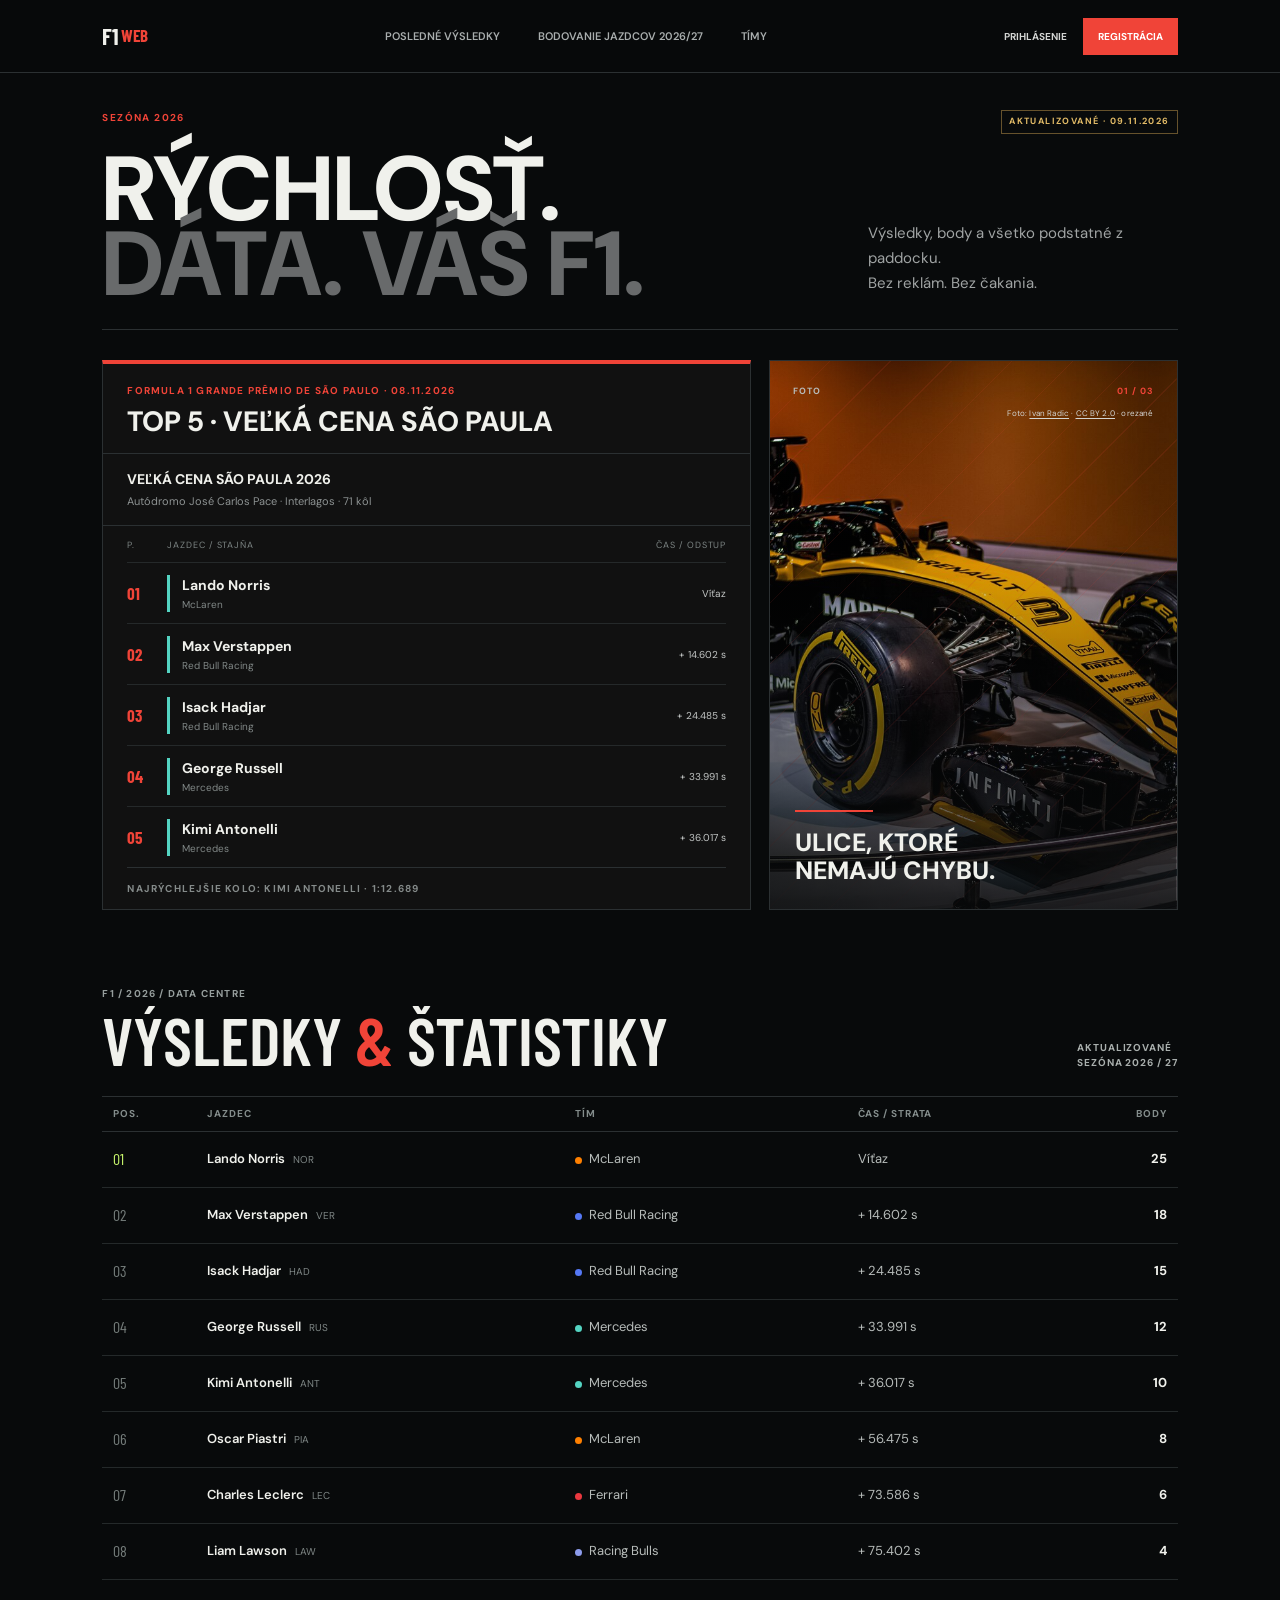
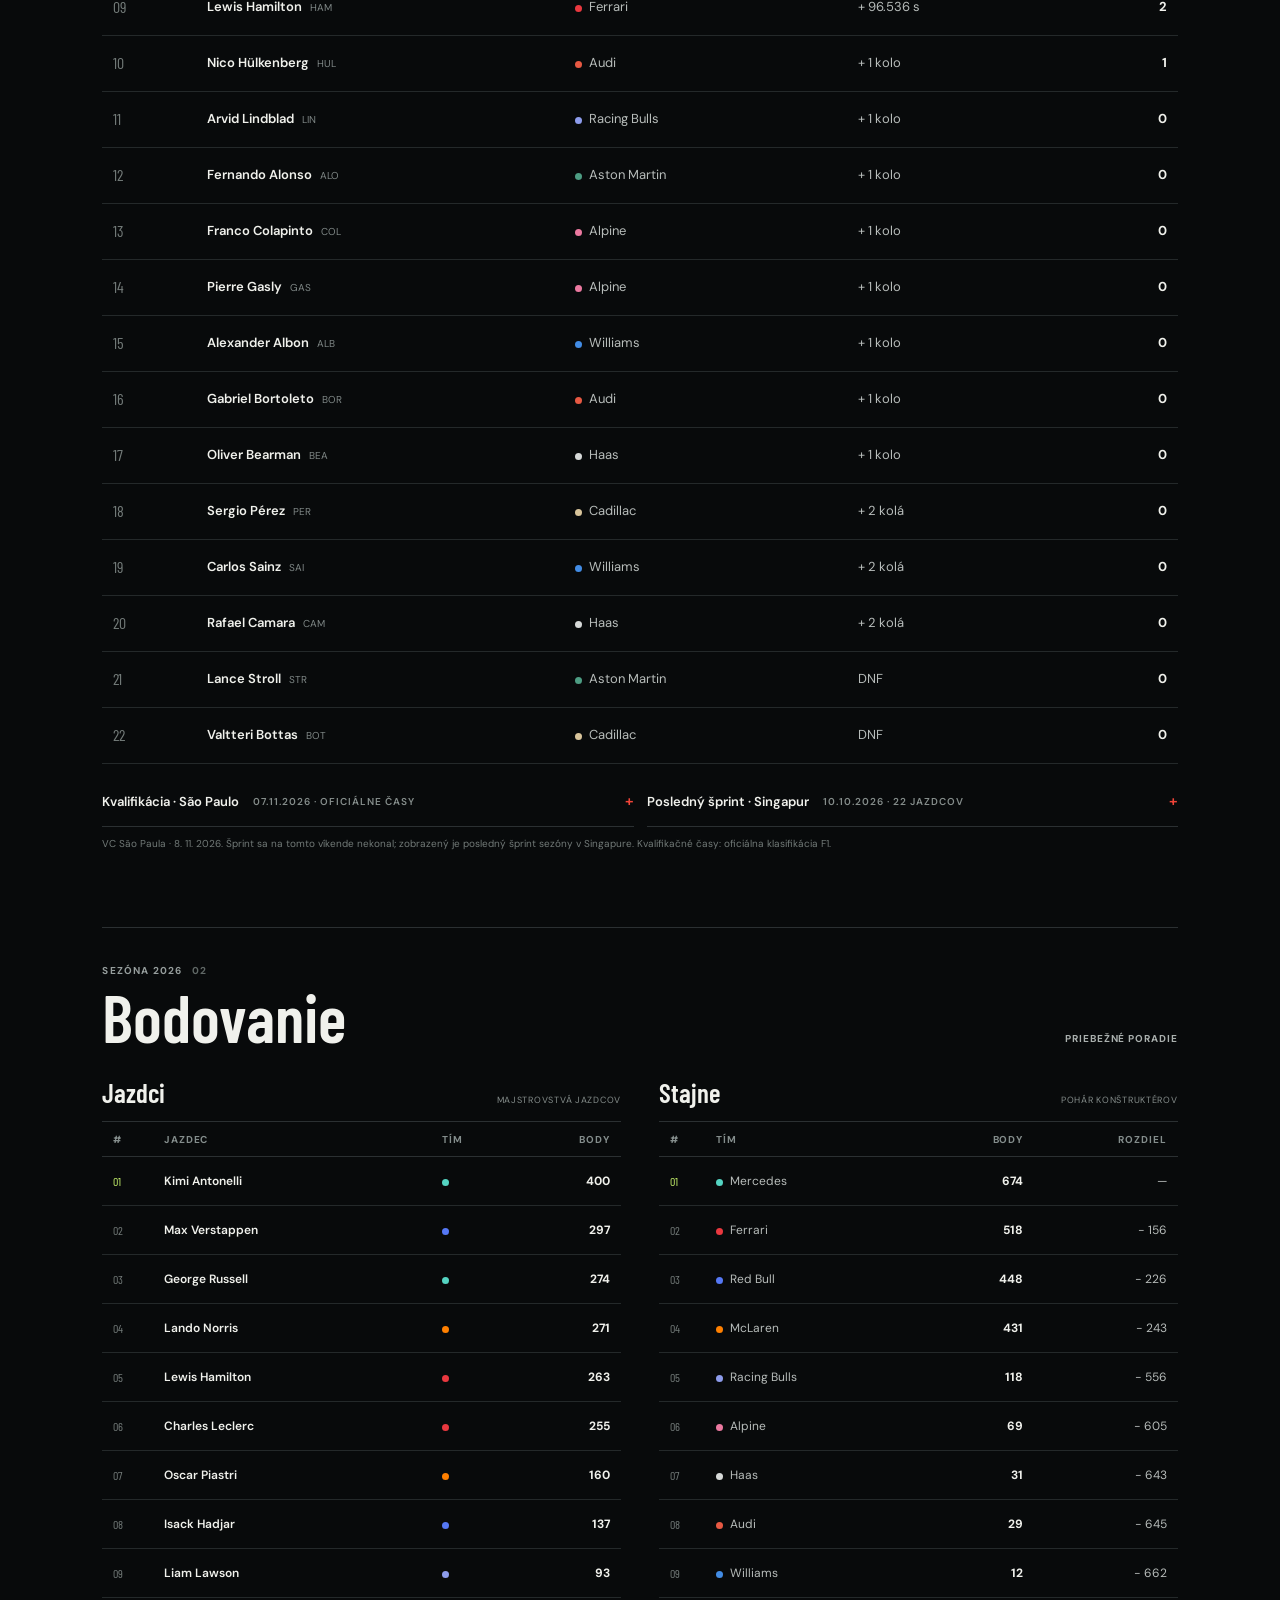
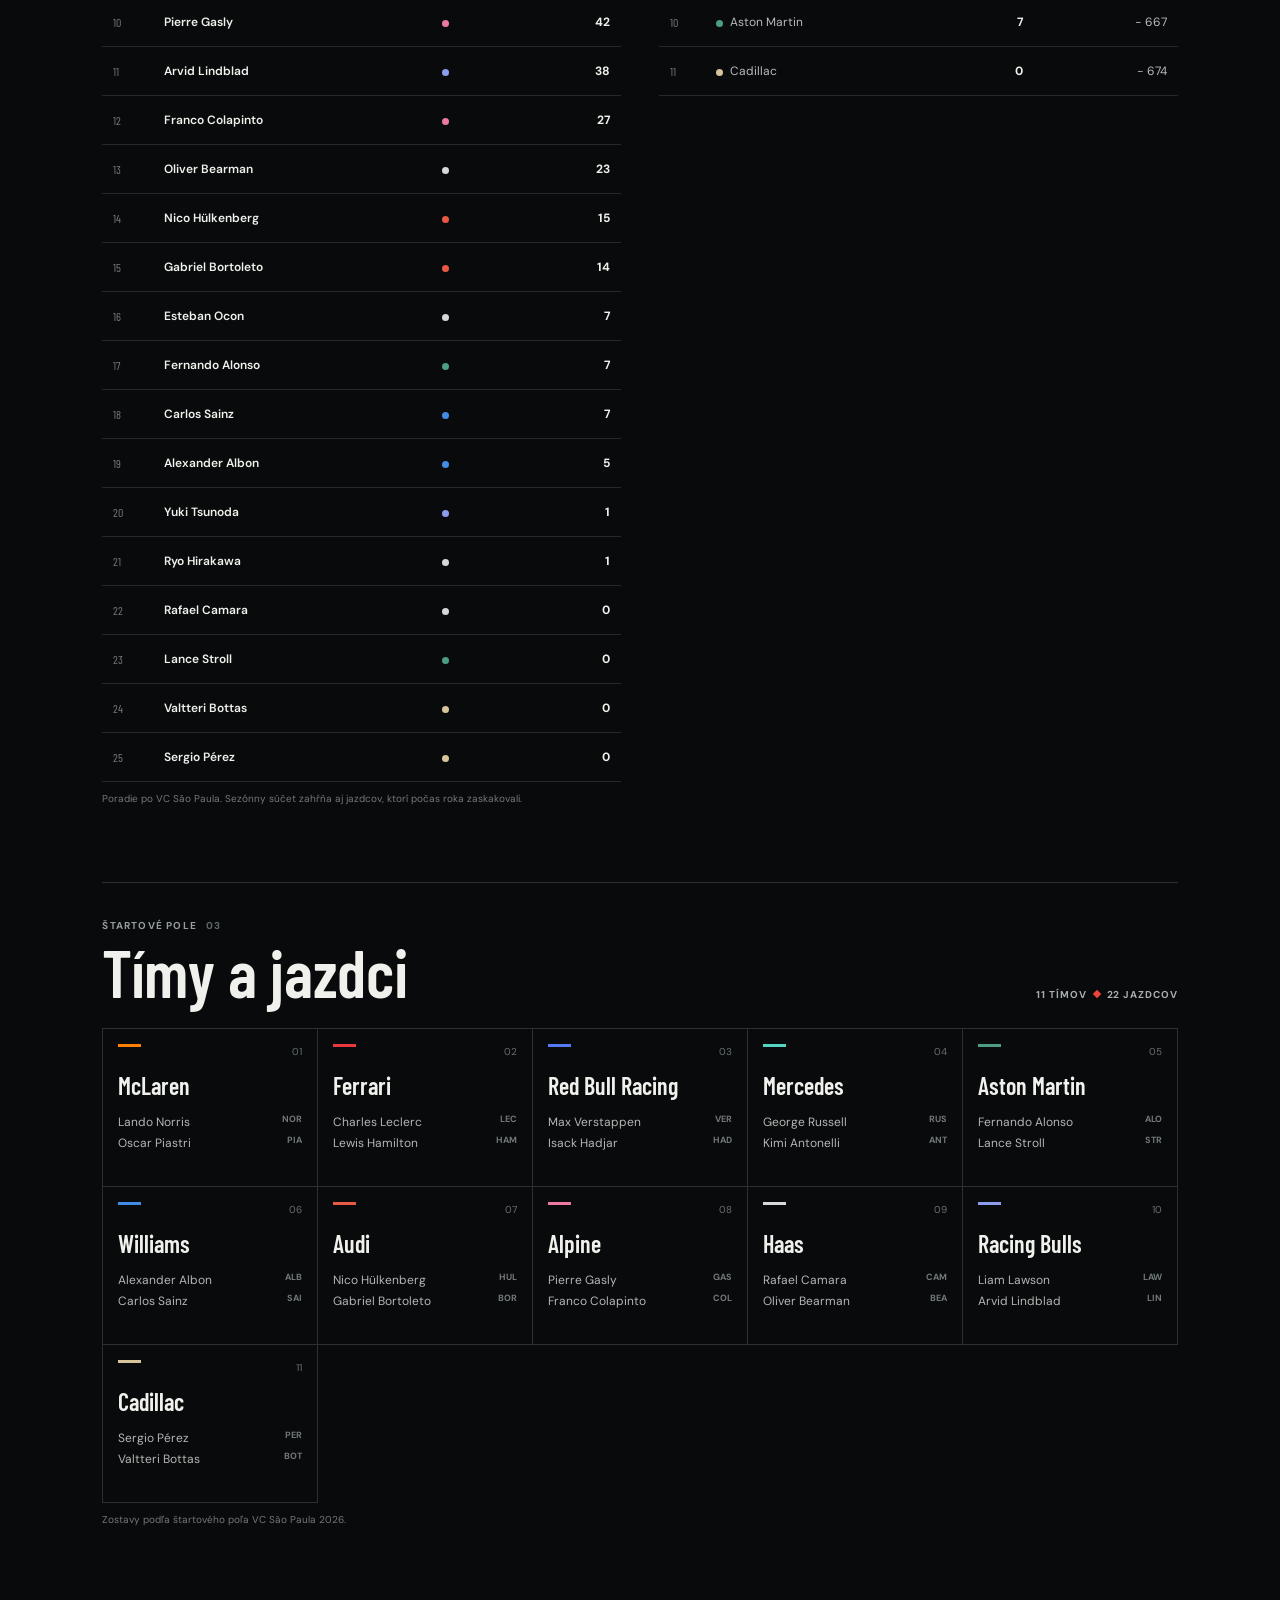
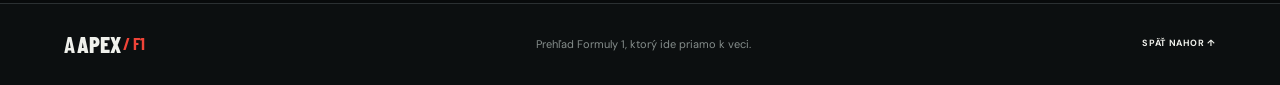
==== commit 345f7089: "zmeny" ====
--- a/index.html
+++ b/index.html
@@ -16,7 +16,7 @@
 	<header class="site-header">
 		<a class="brand" href="index.html" aria-label="F1 Web, domov"><b>F1</b><span>WEB</span></a>
 		<nav aria-label="Hlavná navigácia">
-			<a href="vysledky.html">Výsledky</a><a href="bodovanie.html">Bodovanie</a><a href="timy.html">Tímy</a>
+			<a href="vysledky.html">Posledné výsledky</a><a href="bodovanie.html">Bodovanie jazdcov 2026/27</a><a href="timy.html">Tímy</a>
 		</nav>
 		<div class="auth-links"><span>Prihlásenie</span><span class="register">Registrácia</span></div>
 	</header>
--- a/styles.css
+++ b/styles.css
@@ -62,6 +62,9 @@
 .num { text-align: right; }.rank { color: #737b79; font-family: var(--display); font-size: 13px; }.winner { color: #c6f36b; }
 td b { color: var(--text); font-weight: 600; }.code { margin-left: 8px; color: #7f8786; font-size: 7px; }.points { color: var(--text); font-weight: 700; }
 tbody tr:hover { background: #15191a; }
+#vysledky .qualification-table { min-width: 800px; }
+.qualification-status { color: #aab0ae; font-size: 7px; font-weight: 700; letter-spacing: .04em; }
+.qualification-status.eliminated { color: var(--red); }
 .extras { display: grid; grid-template-columns: 1fr 1fr; gap: 13px; margin-top: 14px; }
 .extras details { border-bottom: 1px solid var(--line); }.extras summary { display: flex; min-height: 40px; align-items: center; gap: 14px; cursor: pointer; list-style: none; font-size: 9px; font-weight: 600; }
 .extras summary::-webkit-details-marker { display: none; }.extras summary::after { margin-left: auto; color: var(--red); content: "+"; font-size: 15px; }
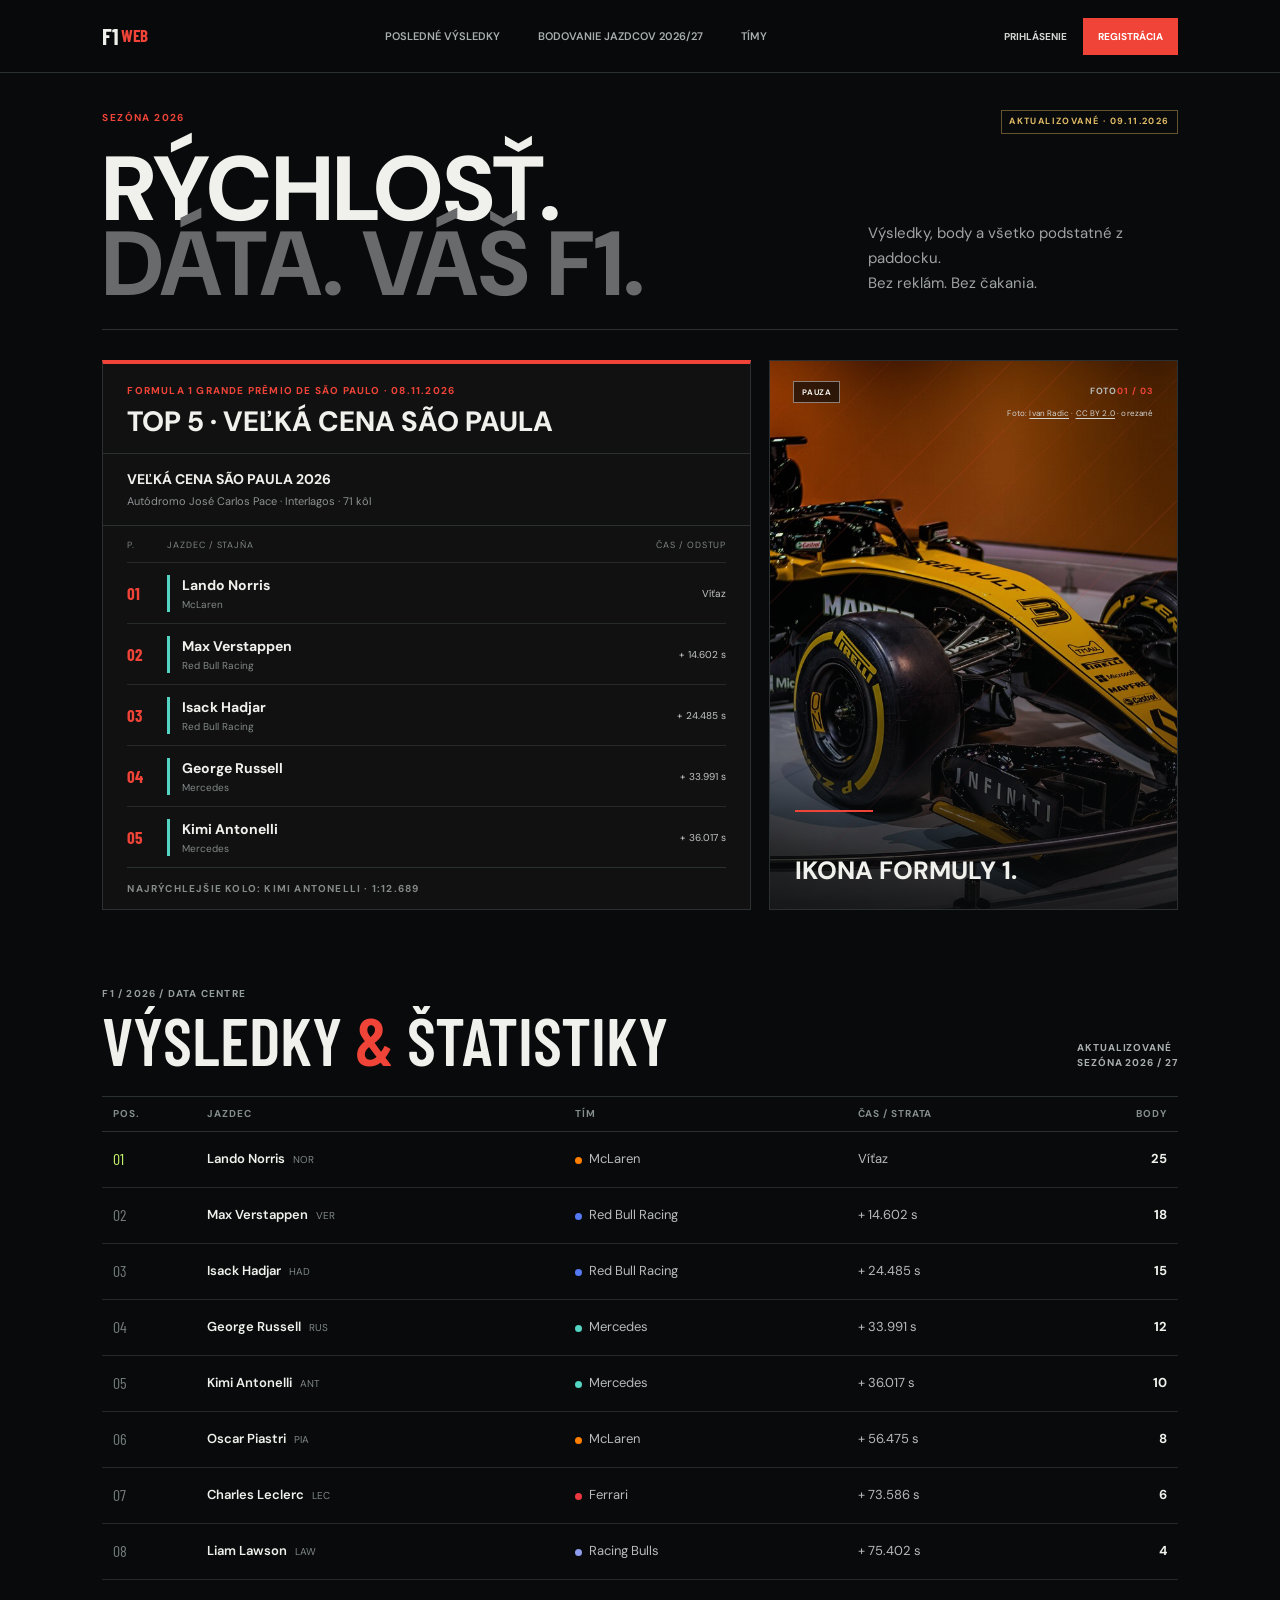
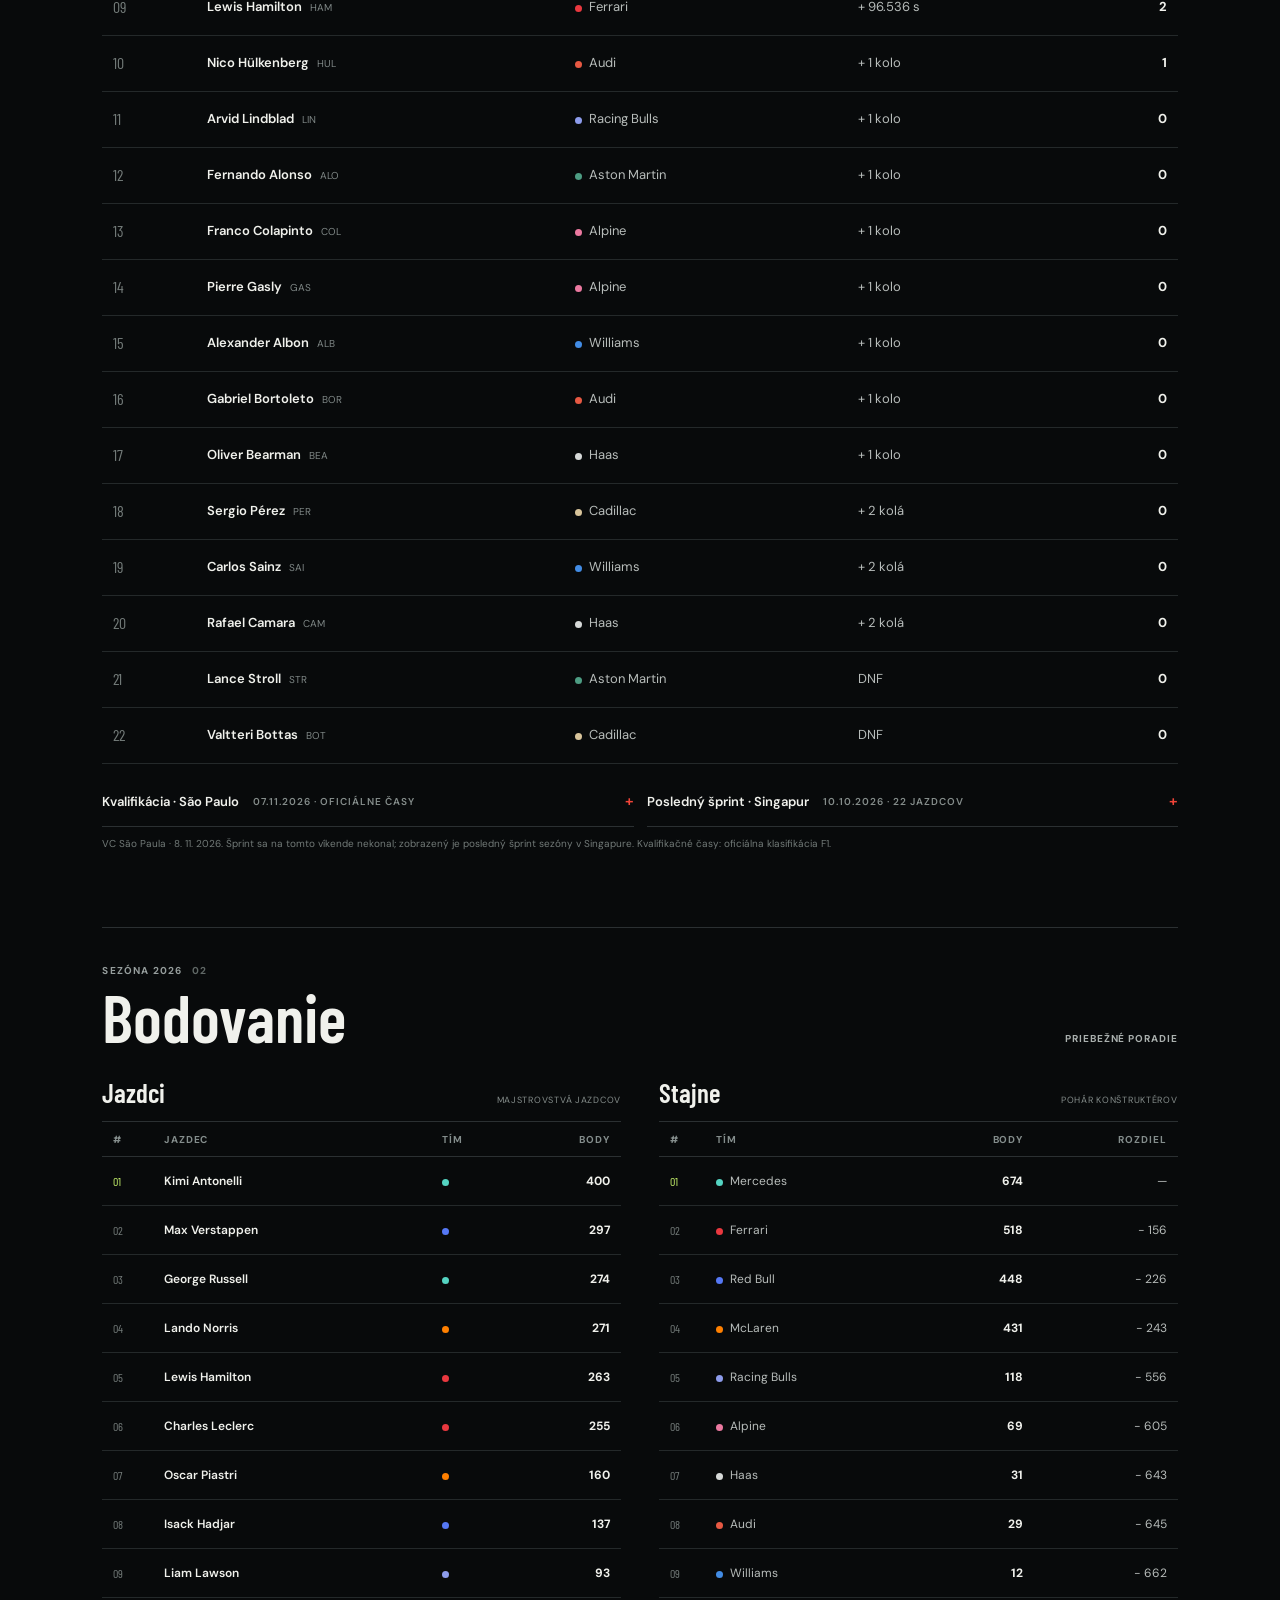
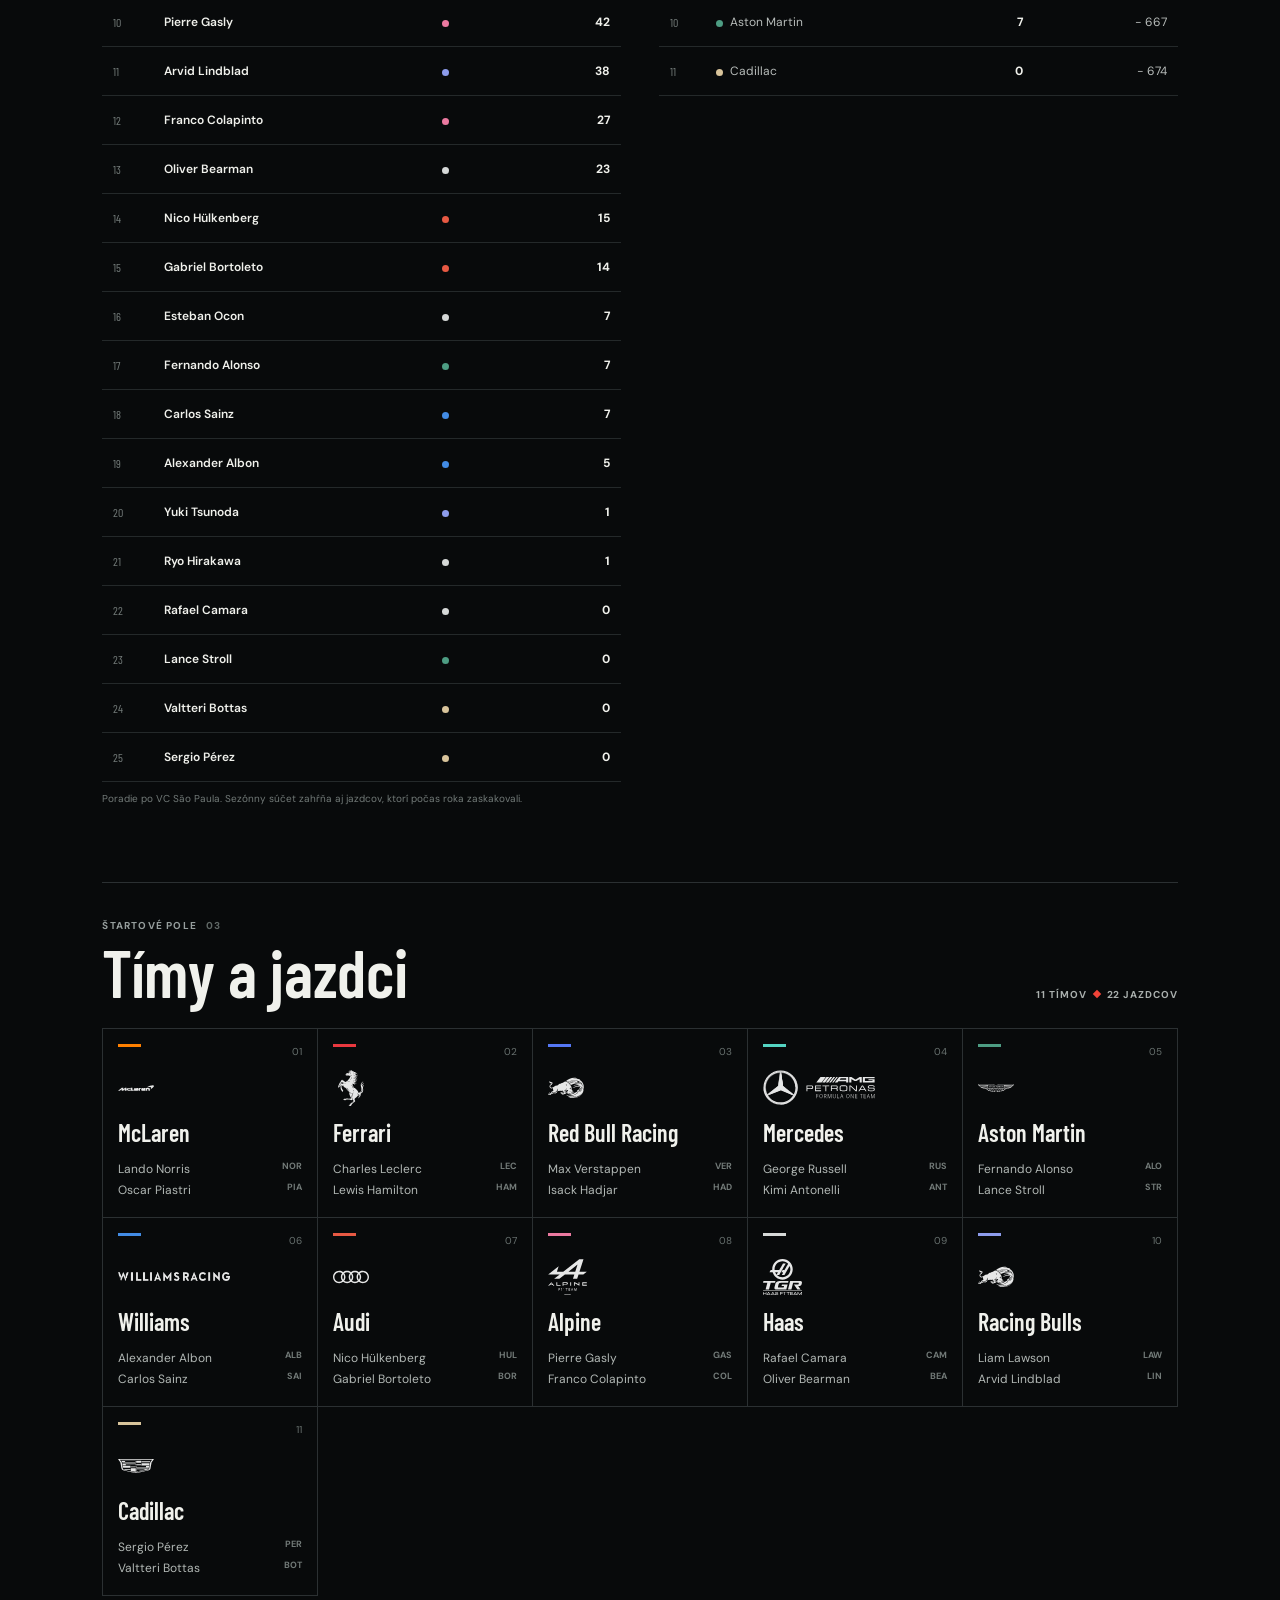
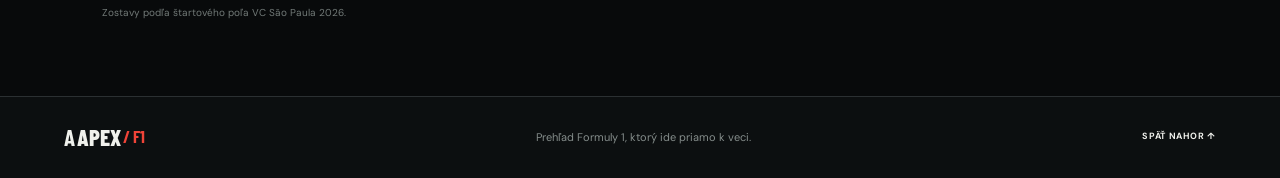
==== commit efe25d14: "loga" ====
--- a/index.html
+++ b/index.html
@@ -42,10 +42,26 @@
 				</ol>
 				<p class="winner-note">VÍŤAZ PRETEKOV: LANDO NORRIS</p>
 			</div>
-			<aside class="feature-photo" aria-label="Pretekárske auto Formuly 1">
+			<aside class="feature-photo" aria-label="Fotografie Formuly 1">
 				<span class="photo-label">FOTO <b>01 / 03</b></span>
-				<span class="photo-credit">Foto: <a href="https://commons.wikimedia.org/wiki/File:Renault_Formula_One_racing_car_(49667991997).jpg" target="_blank" rel="noopener noreferrer">Ivan Radic</a> · <a href="https://creativecommons.org/licenses/by/2.0/" target="_blank" rel="noopener noreferrer">CC BY 2.0</a> · orezané</span>
-				<strong>ULICE, KTORÉ<br>NEMAJÚ CHYBU.</strong>
+				<div class="photo-slides">
+					<figure class="photo-slide is-active" aria-hidden="false">
+						<img src="img/f1-race-car.jpg" alt="Pretekárske auto Renault Formuly 1 vystavené v múzeu" fetchpriority="high">
+						<figcaption class="photo-credit">Foto: <a href="https://commons.wikimedia.org/wiki/File:Renault_Formula_One_racing_car_(49667991997).jpg" target="_blank" rel="noopener noreferrer">Ivan Radic</a> · <a href="https://creativecommons.org/licenses/by/2.0/" target="_blank" rel="noopener noreferrer">CC BY 2.0</a> · orezané</figcaption>
+						<strong>IKONA FORMULY 1.</strong>
+					</figure>
+					<figure class="photo-slide" aria-hidden="true">
+						<img src="img/max-verstappen.jpg" alt="Jazdec Max Verstappen v kombinéze Red Bull Racing">
+						<figcaption class="photo-credit">Foto: <a href="https://commons.wikimedia.org/wiki/File:2024-08-25_Motorsport,_Formel_1,_Gro%C3%9Fer_Preis_der_Niederlande_2024_STP_3973_by_Stepro_(cropped).jpg" target="_blank" rel="noopener noreferrer">Steffen Prößdorf</a> · <a href="https://creativecommons.org/licenses/by-sa/4.0/" target="_blank" rel="noopener noreferrer">CC BY-SA 4.0</a> · orezané</figcaption>
+						<strong>MAX VERSTAPPEN · RED BULL</strong>
+					</figure>
+					<figure class="photo-slide" aria-hidden="true">
+						<img src="img/ferrari-racing.jpg" alt="Červené vozidlo Ferrari Formuly 1 na okruhu">
+						<figcaption class="photo-credit">Foto: <a href="https://commons.wikimedia.org/wiki/File:2024-08-25_Motorsport,_Formel_1,_Gro%C3%9Fer_Preis_der_Niederlande_2024_STP_3912_by_Stepro.jpg" target="_blank" rel="noopener noreferrer">Steffen Prößdorf</a> · <a href="https://creativecommons.org/licenses/by-sa/4.0/" target="_blank" rel="noopener noreferrer">CC BY-SA 4.0</a></figcaption>
+						<strong>KAŽDÁ ZÁKRUTA ROZHODUJE.</strong>
+					</figure>
+				</div>
+				<button class="photo-toggle" type="button" aria-pressed="false" aria-label="Pozastaviť automatické striedanie fotografií">PAUZA</button>
 			</aside>
 		</section>
 
@@ -142,17 +158,17 @@
 		<section class="section ruled" id="timy" aria-labelledby="teams-title">
 			<header class="section-head"><div><p class="eyebrow">ŠTARTOVÉ POLE <span>03</span></p><h2 id="teams-title">Tímy a jazdci</h2></div><span class="tag">11 TÍMOV <i></i> 22 JAZDCOV</span></header>
 			<div class="team-grid">
-				<article><header><i class="bar papaya"></i>01</header><h3>McLaren</h3><p>Lando Norris <span>NOR</span></p><p>Oscar Piastri <span>PIA</span></p></article>
-				<article><header><i class="bar red"></i>02</header><h3>Ferrari</h3><p>Charles Leclerc <span>LEC</span></p><p>Lewis Hamilton <span>HAM</span></p></article>
-				<article><header><i class="bar blue"></i>03</header><h3>Red Bull Racing</h3><p>Max Verstappen <span>VER</span></p><p>Isack Hadjar <span>HAD</span></p></article>
-				<article><header><i class="bar teal"></i>04</header><h3>Mercedes</h3><p>George Russell <span>RUS</span></p><p>Kimi Antonelli <span>ANT</span></p></article>
-				<article><header><i class="bar green"></i>05</header><h3>Aston Martin</h3><p>Fernando Alonso <span>ALO</span></p><p>Lance Stroll <span>STR</span></p></article>
-				<article><header><i class="bar blue2"></i>06</header><h3>Williams</h3><p>Alexander Albon <span>ALB</span></p><p>Carlos Sainz <span>SAI</span></p></article>
-				<article><header><i class="bar orange"></i>07</header><h3>Audi</h3><p>Nico Hülkenberg <span>HUL</span></p><p>Gabriel Bortoleto <span>BOR</span></p></article>
-				<article><header><i class="bar pink"></i>08</header><h3>Alpine</h3><p>Pierre Gasly <span>GAS</span></p><p>Franco Colapinto <span>COL</span></p></article>
-				<article><header><i class="bar silver"></i>09</header><h3>Haas</h3><p>Esteban Ocon <span>OCO</span></p><p>Oliver Bearman <span>BEA</span></p></article>
-				<article><header><i class="bar periwinkle"></i>10</header><h3>Racing Bulls</h3><p>Liam Lawson <span>LAW</span></p><p>Arvid Lindblad <span>LIN</span></p></article>
-				<article><header><i class="bar sand"></i>11</header><h3>Cadillac</h3><p>Sergio Pérez <span>PER</span></p><p>Valtteri Bottas <span>BOT</span></p></article>
+				<article><header><i class="bar papaya"></i>01</header><img class="team-logo" src="img/team-logos/mclaren.svg" alt="" aria-hidden="true"><h3>McLaren</h3><p>Lando Norris <span>NOR</span></p><p>Oscar Piastri <span>PIA</span></p></article>
+				<article><header><i class="bar red"></i>02</header><img class="team-logo" src="img/team-logos/ferrari.svg" alt="" aria-hidden="true"><h3>Ferrari</h3><p>Charles Leclerc <span>LEC</span></p><p>Lewis Hamilton <span>HAM</span></p></article>
+				<article><header><i class="bar blue"></i>03</header><img class="team-logo" src="img/team-logos/redbull.svg" alt="" aria-hidden="true"><h3>Red Bull Racing</h3><p>Max Verstappen <span>VER</span></p><p>Isack Hadjar <span>HAD</span></p></article>
+				<article><header><i class="bar teal"></i>04</header><img class="team-logo" src="img/team-logos/mercedes.svg" alt="" aria-hidden="true"><h3>Mercedes</h3><p>George Russell <span>RUS</span></p><p>Kimi Antonelli <span>ANT</span></p></article>
+				<article><header><i class="bar green"></i>05</header><img class="team-logo" src="img/team-logos/aston-martin.svg" alt="" aria-hidden="true"><h3>Aston Martin</h3><p>Fernando Alonso <span>ALO</span></p><p>Lance Stroll <span>STR</span></p></article>
+				<article><header><i class="bar blue2"></i>06</header><img class="team-logo" src="img/team-logos/williams.png" alt="" aria-hidden="true"><h3>Williams</h3><p>Alexander Albon <span>ALB</span></p><p>Carlos Sainz <span>SAI</span></p></article>
+				<article><header><i class="bar orange"></i>07</header><img class="team-logo" src="img/team-logos/audi.svg" alt="" aria-hidden="true"><h3>Audi</h3><p>Nico Hülkenberg <span>HUL</span></p><p>Gabriel Bortoleto <span>BOR</span></p></article>
+				<article><header><i class="bar pink"></i>08</header><img class="team-logo" src="img/team-logos/alpine.svg" alt="" aria-hidden="true"><h3>Alpine</h3><p>Pierre Gasly <span>GAS</span></p><p>Franco Colapinto <span>COL</span></p></article>
+				<article><header><i class="bar silver"></i>09</header><img class="team-logo" src="img/team-logos/haas.svg" alt="" aria-hidden="true"><h3>Haas</h3><p>Esteban Ocon <span>OCO</span></p><p>Oliver Bearman <span>BEA</span></p></article>
+				<article><header><i class="bar periwinkle"></i>10</header><img class="team-logo" src="img/team-logos/redbull.svg" alt="" aria-hidden="true"><h3>Racing Bulls</h3><p>Liam Lawson <span>LAW</span></p><p>Arvid Lindblad <span>LIN</span></p></article>
+				<article><header><i class="bar sand"></i>11</header><img class="team-logo" src="img/team-logos/cadillac.svg" alt="" aria-hidden="true"><h3>Cadillac</h3><p>Sergio Pérez <span>PER</span></p><p>Valtteri Bottas <span>BOT</span></p></article>
 			</div>
 			<p class="note">Zostavy sú ilustračné a môžu sa líšiť od oficiálnej štartovej listiny.</p>
 		</section>
--- a/styles.css
+++ b/styles.css
@@ -19,7 +19,7 @@
 .brand span { color: var(--muted); font-weight: 500; }
 nav { display: flex; height: 72px; align-items: stretch; gap: clamp(18px, 3vw, 40px); }
 nav a { position: relative; display: flex; align-items: center; color: #a9aeae; font-size: 10px; font-weight: 600; }
-nav a:hover, nav a:focus-visible { color: var(--text); }
+nav a:hover, nav a:focus-visible { color: var(--red); }
 nav a:hover::after, nav a:focus-visible::after { position: absolute; right: 0; bottom: 0; left: 0; height: 2px; background: var(--red); content: ""; }
 .season { display: flex; align-items: center; gap: 8px; color: #c4c9c7; font-size: 9px; font-weight: 700; white-space: nowrap; }
 .season i, .eyebrow i, .photo-tag i { width: 7px; height: 7px; border-radius: 50%; background: #c6f36b; }
@@ -76,6 +76,7 @@
 .team-grid { display: grid; grid-template-columns: repeat(5, minmax(0, 1fr)); border-top: 1px solid var(--line); border-left: 1px solid var(--line); }
 .team-grid article { min-height: 138px; padding: 12px; border-right: 1px solid var(--line); border-bottom: 1px solid var(--line); transition: background .15s ease; }.team-grid article:hover { background: var(--panel); }
 .team-grid article header { display: flex; justify-content: space-between; color: #68716f; font-size: 7px; }.bar { width: 23px; height: 3px; }
+.team-logo { display: block; width: 112px; height: 36px; margin: 11px 0 7px; object-fit: contain; object-position: left center; filter: brightness(0) invert(1); opacity: .9; }
 .team-grid h3 { margin: 9px 0; font-family: var(--display); font-size: 19px; font-weight: 600; }.team-grid p { display: flex; justify-content: space-between; gap: 4px; margin: 3px 0; color: #b2b8b5; font-size: 8px; }.team-grid p span { color: #727a78; font-size: 6px; font-weight: 700; }
 .blue2 { background: #428ce5; }.orange { background: #e75943; }.pink { background: #eb79a0; }.silver { background: #d6d9d8; }.periwinkle { background: #8d9cec; }.sand { background: #d8c49b; }
 .footer { display: flex; min-height: 82px; align-items: center; justify-content: space-between; gap: 16px; padding: 16px max(5vw, calc((100vw - 1280px) / 2)); border-top: 1px solid var(--line); background: #0c0f10; }.footer p { margin: 0; color: #858d8b; font-size: 8px; }.footer > a:last-child { font-size: 7px; font-weight: 700; letter-spacing: .07em; }
@@ -127,13 +128,20 @@
 .feature-list li small { color: #818887; font-size: 10px; }
 .feature-list li time { color: #c3c6c5; font-size: 10px; }
 .winner-note { margin: 0 24px; padding: 13px 0; border-top: 1px solid var(--line); color: #858b8a; font-size: 10px; font-weight: 700; letter-spacing: .12em; }
-.feature-photo { position: relative; display: flex; min-height: 495px; align-items: flex-end; overflow: hidden; padding: 25px; border: 1px solid var(--line); background-image: linear-gradient(0deg, rgba(8, 10, 11, .82), rgba(8, 10, 11, .08) 68%), repeating-linear-gradient(135deg, transparent 0 42px, rgba(240, 68, 56, .12) 42px 43px), url("img/f1-race-car.jpg"); background-position: center; background-size: cover; }
-.feature-photo::before { position: absolute; right: 25px; bottom: 97px; left: 25px; width: 78px; height: 2px; background: var(--red); content: ""; }
-.photo-label { position: absolute; top: 24px; right: 23px; left: 23px; display: flex; justify-content: space-between; color: #b7bbba; font-size: 9px; font-weight: 700; letter-spacing: .1em; }
+.feature-photo { position: relative; min-height: 495px; overflow: hidden; border: 1px solid var(--line); background: #101314; }
+.feature-photo::before { position: absolute; z-index: 2; right: 25px; bottom: 97px; left: 25px; width: 78px; height: 2px; background: var(--red); content: ""; }
+.photo-slides, .photo-slide { position: absolute; inset: 0; }
+.photo-slide { margin: 0; opacity: 0; transition: opacity .55s ease, visibility .55s ease; visibility: hidden; }
+.photo-slide.is-active { opacity: 1; visibility: visible; }
+.photo-slide img { display: block; width: 100%; height: 100%; object-fit: cover; }
+.photo-slide::after { position: absolute; inset: 0; background-image: linear-gradient(0deg, rgba(8, 10, 11, .82), rgba(8, 10, 11, .08) 68%), repeating-linear-gradient(135deg, transparent 0 42px, rgba(240, 68, 56, .12) 42px 43px); content: ""; pointer-events: none; }
+.photo-label { position: absolute; z-index: 3; top: 24px; right: 23px; display: flex; justify-content: space-between; color: #b7bbba; font-size: 9px; font-weight: 700; letter-spacing: .1em; }
 .photo-label b { color: var(--red); }
-.photo-credit { position: absolute; top: 46px; right: 23px; left: 23px; color: #d3d5d3; font-size: 8px; letter-spacing: .02em; text-align: right; }
+.photo-credit { position: absolute; z-index: 3; top: 46px; right: 23px; left: 23px; color: #d3d5d3; font-size: 8px; letter-spacing: .02em; text-align: right; }
 .photo-credit a { color: inherit; text-decoration: underline; text-underline-offset: 2px; }
-.feature-photo strong { position: relative; z-index: 1; font-family: var(--body); font-size: 25px; font-weight: 800; line-height: 1.1; }
+.feature-photo strong { position: absolute; z-index: 3; right: 25px; bottom: 25px; left: 25px; font-family: var(--body); font-size: 25px; font-weight: 800; line-height: 1.1; }
+.photo-toggle { position: absolute; z-index: 3; top: 20px; left: 23px; padding: 5px 8px; border: 1px solid rgba(255, 255, 255, .45); background: rgba(8, 10, 11, .65); color: var(--text); cursor: pointer; font: 700 8px var(--body); letter-spacing: .08em; }
+.photo-toggle:hover, .photo-toggle:focus-visible { border-color: var(--red); color: var(--red); }
 .eyebrow { font-size: 10px; }
 .section { padding-bottom: 76px; }
 .section-head { margin-bottom: 23px; }
@@ -213,6 +221,7 @@
   .page-intro h1 { font-size: 42px; }
 }
 .site-header nav a.current-page { color: var(--text); }
+.site-header nav a.current-page:hover, .site-header nav a.current-page:focus-visible { color: var(--red); }
 .site-header nav a.current-page::after { position: absolute; right: 0; bottom: 0; left: 0; height: 2px; background: var(--red); content: ""; }
 .results-page .page-intro h1 span { color: var(--red); }
 .results-page .results-meta { margin: 0 0 14px; padding: 17px 20px; border: 0; border-top: 4px solid var(--red); background: #111; }
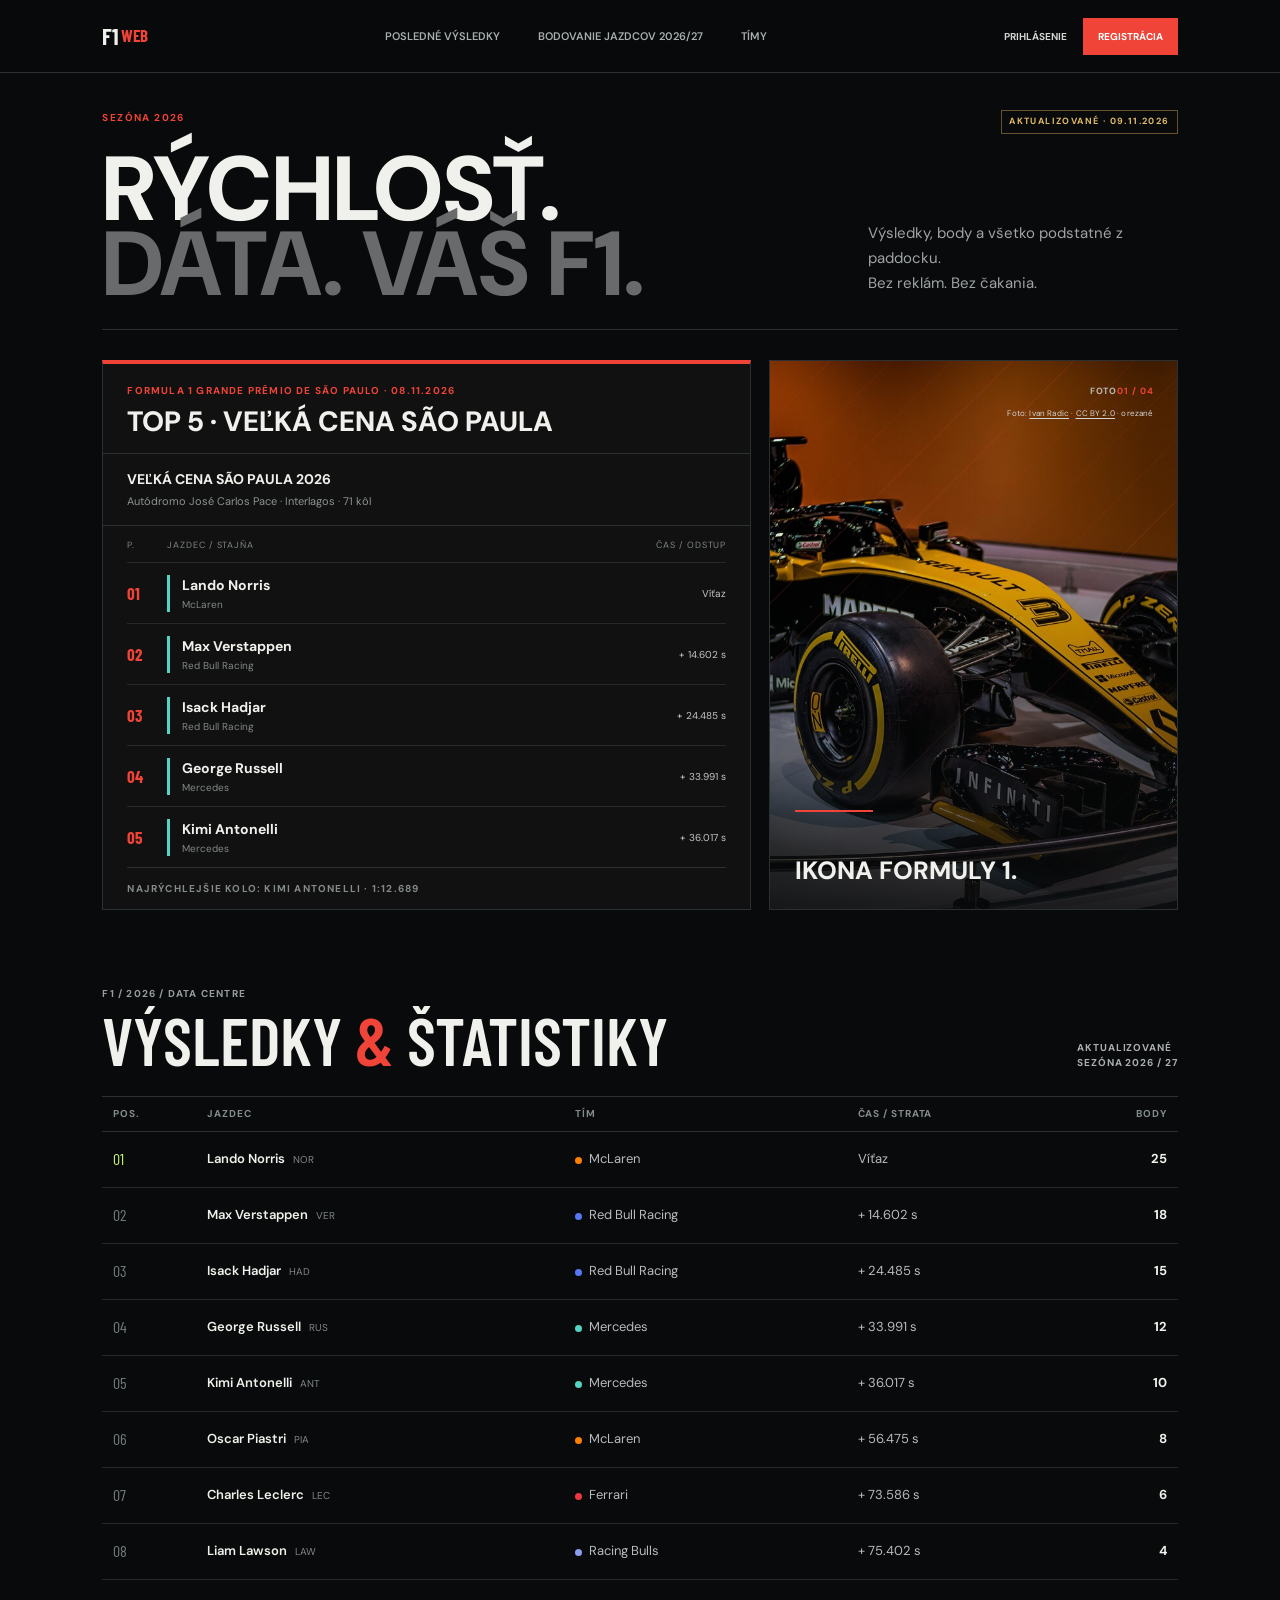
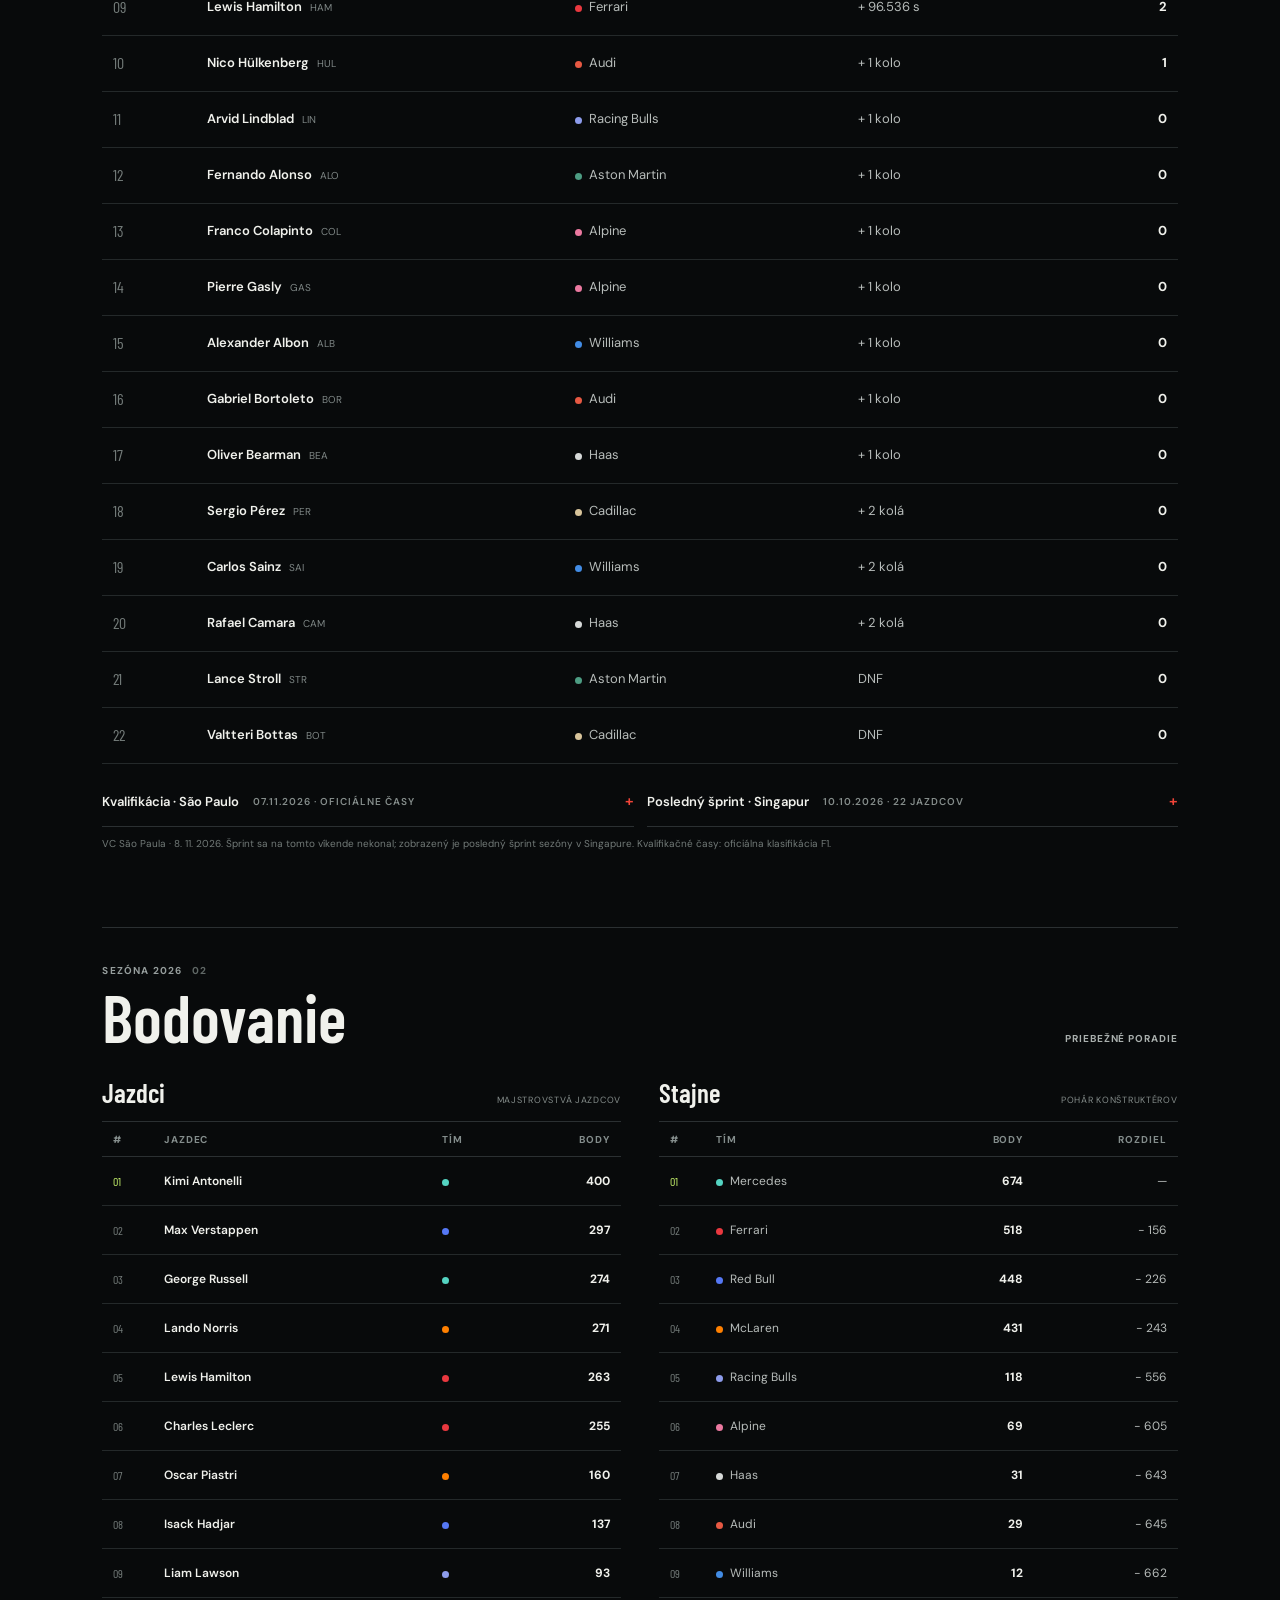
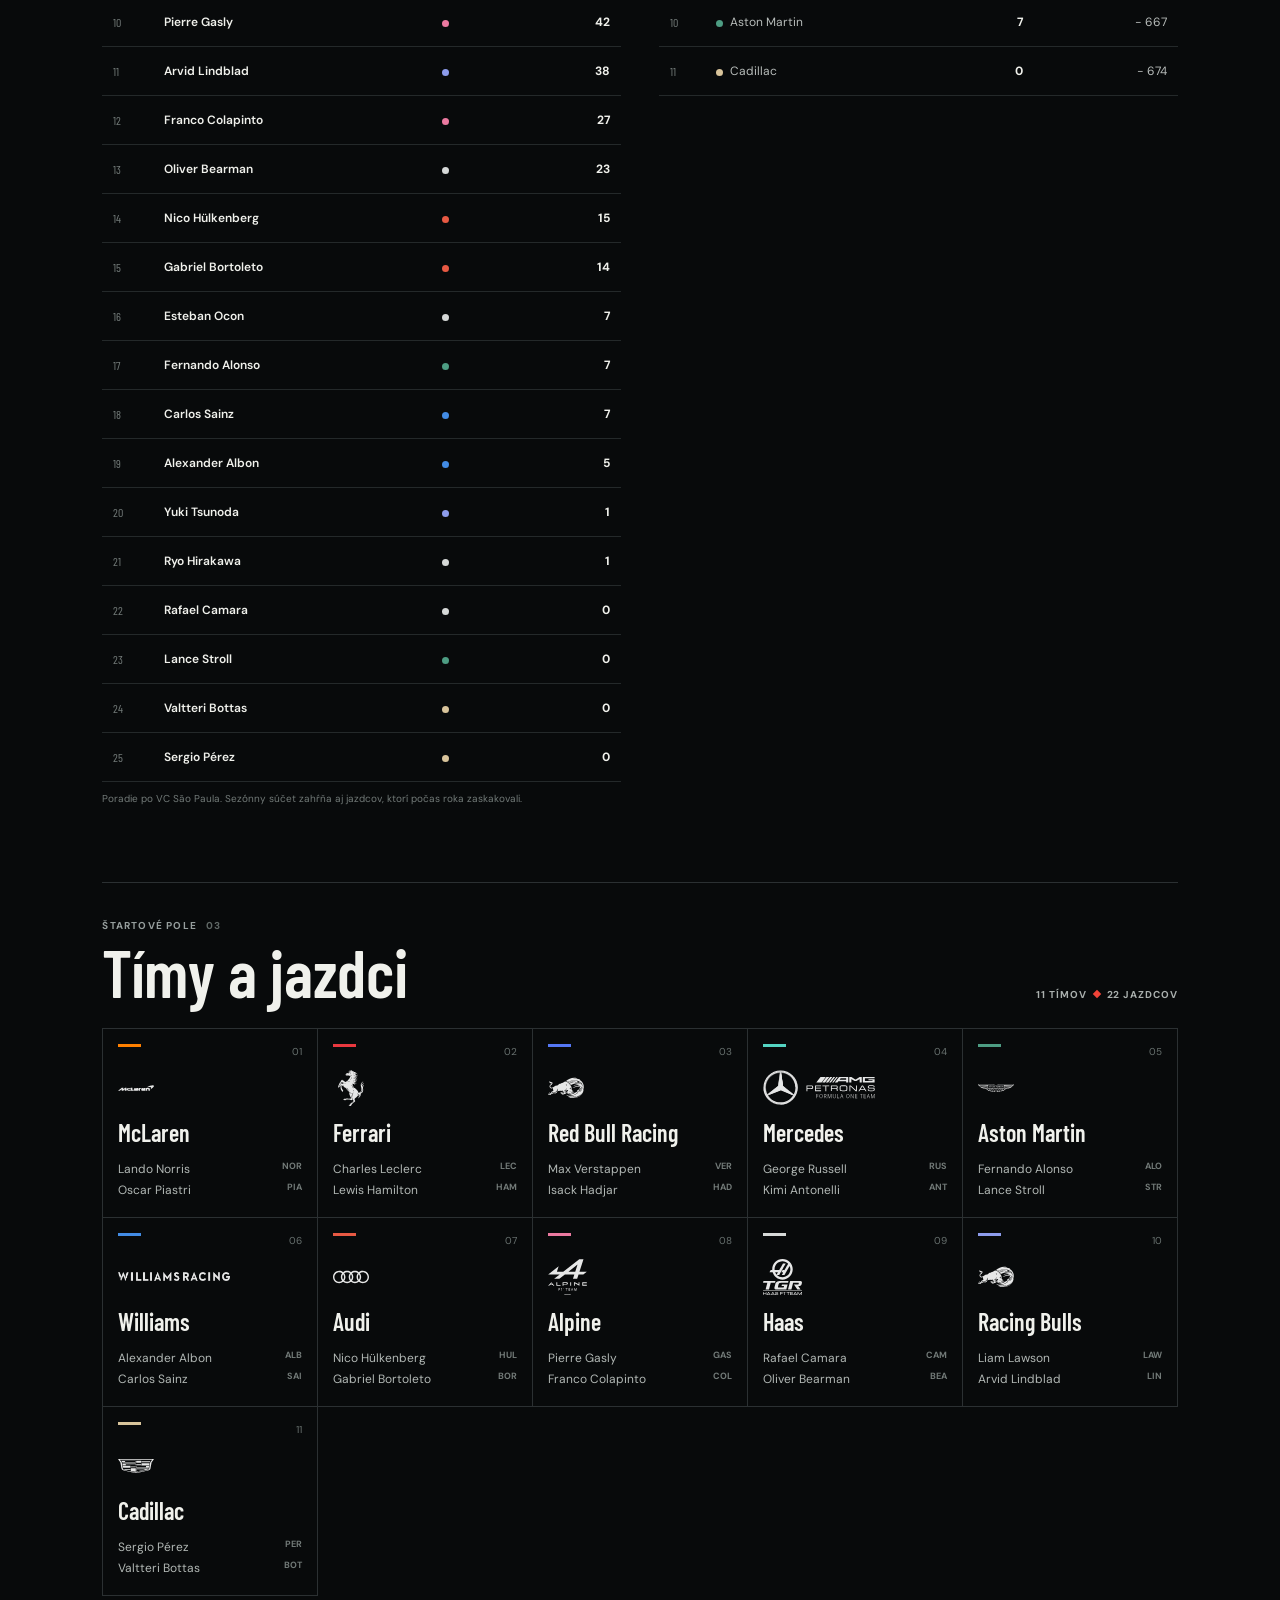
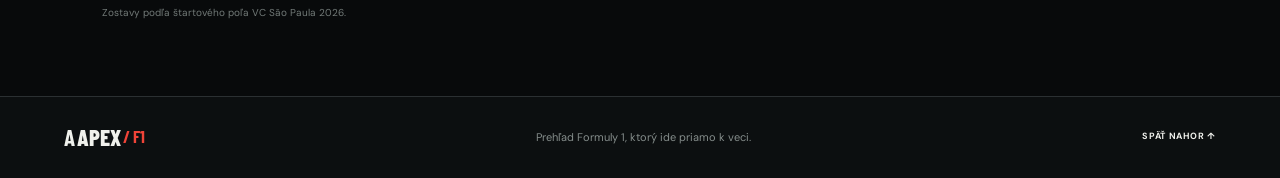
==== commit 3c9b5c5c: "obrazky" ====
--- a/index.html
+++ b/index.html
@@ -43,7 +43,7 @@
 				<p class="winner-note">VÍŤAZ PRETEKOV: LANDO NORRIS</p>
 			</div>
 			<aside class="feature-photo" aria-label="Fotografie Formuly 1">
-				<span class="photo-label">FOTO <b>01 / 03</b></span>
+				<span class="photo-label">FOTO <b>01 / 04</b></span>
 				<div class="photo-slides">
 					<figure class="photo-slide is-active" aria-hidden="false">
 						<img src="img/f1-race-car.jpg" alt="Pretekárske auto Renault Formuly 1 vystavené v múzeu" fetchpriority="high">
@@ -56,12 +56,16 @@
 						<strong>MAX VERSTAPPEN · RED BULL</strong>
 					</figure>
 					<figure class="photo-slide" aria-hidden="true">
+						<img src="img/lewis-hamilton.jpg" alt="Lewis Hamilton v kombinéze Mercedes na Veľkej cene São Paula">
+						<figcaption class="photo-credit">Foto: <a href="https://commons.wikimedia.org/wiki/File:Lewis_Hamilton_2022_S%C3%A3o_Paulo_Grand_Prix_(52498120773)_(cropped).jpg" target="_blank" rel="noopener noreferrer">Governo do Estado de São Paulo</a> · <a href="https://creativecommons.org/licenses/by/2.0/" target="_blank" rel="noopener noreferrer">CC BY 2.0</a></figcaption>
+						<strong>LEWIS HAMILTON · MERCEDES</strong>
+					</figure>
+					<figure class="photo-slide" aria-hidden="true">
 						<img src="img/ferrari-racing.jpg" alt="Červené vozidlo Ferrari Formuly 1 na okruhu">
 						<figcaption class="photo-credit">Foto: <a href="https://commons.wikimedia.org/wiki/File:2024-08-25_Motorsport,_Formel_1,_Gro%C3%9Fer_Preis_der_Niederlande_2024_STP_3912_by_Stepro.jpg" target="_blank" rel="noopener noreferrer">Steffen Prößdorf</a> · <a href="https://creativecommons.org/licenses/by-sa/4.0/" target="_blank" rel="noopener noreferrer">CC BY-SA 4.0</a></figcaption>
 						<strong>KAŽDÁ ZÁKRUTA ROZHODUJE.</strong>
 					</figure>
 				</div>
-				<button class="photo-toggle" type="button" aria-pressed="false" aria-label="Pozastaviť automatické striedanie fotografií">PAUZA</button>
 			</aside>
 		</section>
 
--- a/styles.css
+++ b/styles.css
@@ -131,7 +131,7 @@
 .feature-photo { position: relative; min-height: 495px; overflow: hidden; border: 1px solid var(--line); background: #101314; }
 .feature-photo::before { position: absolute; z-index: 2; right: 25px; bottom: 97px; left: 25px; width: 78px; height: 2px; background: var(--red); content: ""; }
 .photo-slides, .photo-slide { position: absolute; inset: 0; }
-.photo-slide { margin: 0; opacity: 0; transition: opacity .55s ease, visibility .55s ease; visibility: hidden; }
+.photo-slide { margin: 0; opacity: 0; transition: opacity .8s ease-in-out, visibility .8s ease-in-out; visibility: hidden; }
 .photo-slide.is-active { opacity: 1; visibility: visible; }
 .photo-slide img { display: block; width: 100%; height: 100%; object-fit: cover; }
 .photo-slide::after { position: absolute; inset: 0; background-image: linear-gradient(0deg, rgba(8, 10, 11, .82), rgba(8, 10, 11, .08) 68%), repeating-linear-gradient(135deg, transparent 0 42px, rgba(240, 68, 56, .12) 42px 43px); content: ""; pointer-events: none; }
@@ -140,8 +140,6 @@
 .photo-credit { position: absolute; z-index: 3; top: 46px; right: 23px; left: 23px; color: #d3d5d3; font-size: 8px; letter-spacing: .02em; text-align: right; }
 .photo-credit a { color: inherit; text-decoration: underline; text-underline-offset: 2px; }
 .feature-photo strong { position: absolute; z-index: 3; right: 25px; bottom: 25px; left: 25px; font-family: var(--body); font-size: 25px; font-weight: 800; line-height: 1.1; }
-.photo-toggle { position: absolute; z-index: 3; top: 20px; left: 23px; padding: 5px 8px; border: 1px solid rgba(255, 255, 255, .45); background: rgba(8, 10, 11, .65); color: var(--text); cursor: pointer; font: 700 8px var(--body); letter-spacing: .08em; }
-.photo-toggle:hover, .photo-toggle:focus-visible { border-color: var(--red); color: var(--red); }
 .eyebrow { font-size: 10px; }
 .section { padding-bottom: 76px; }
 .section-head { margin-bottom: 23px; }
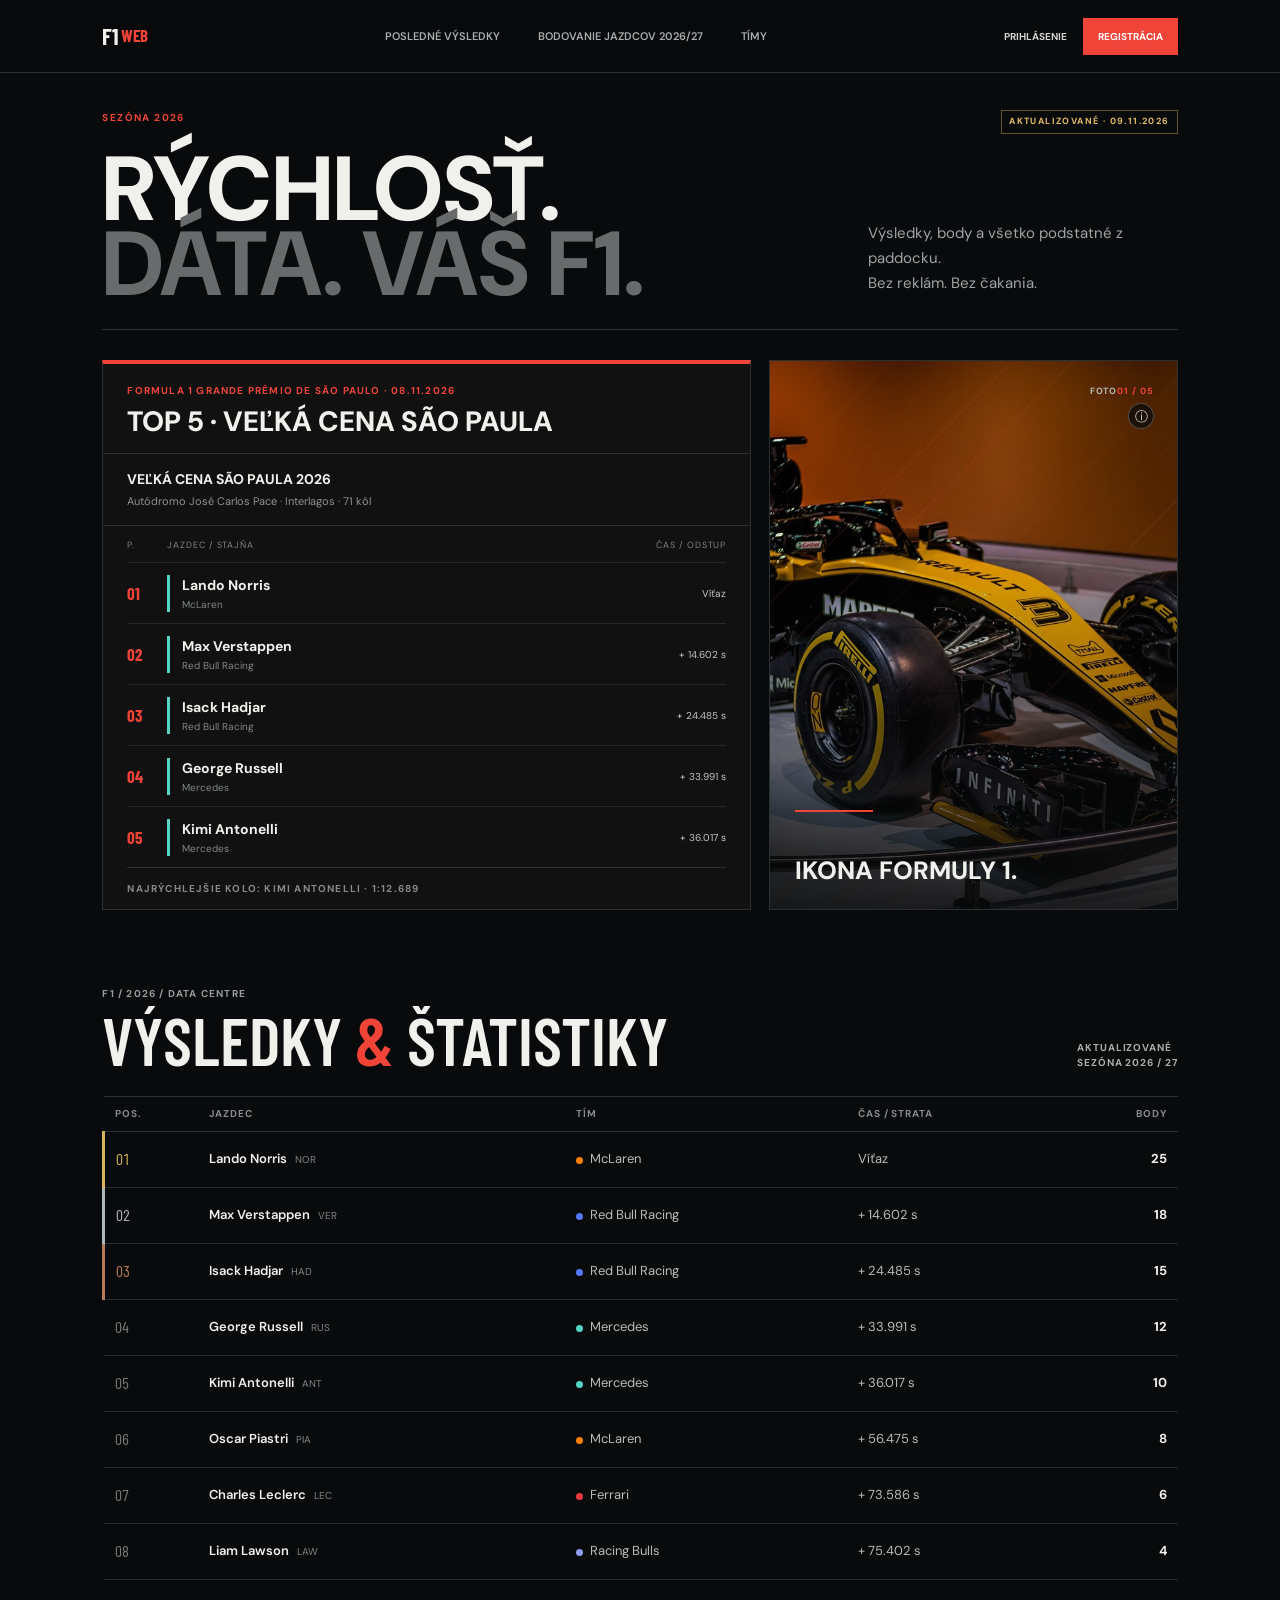
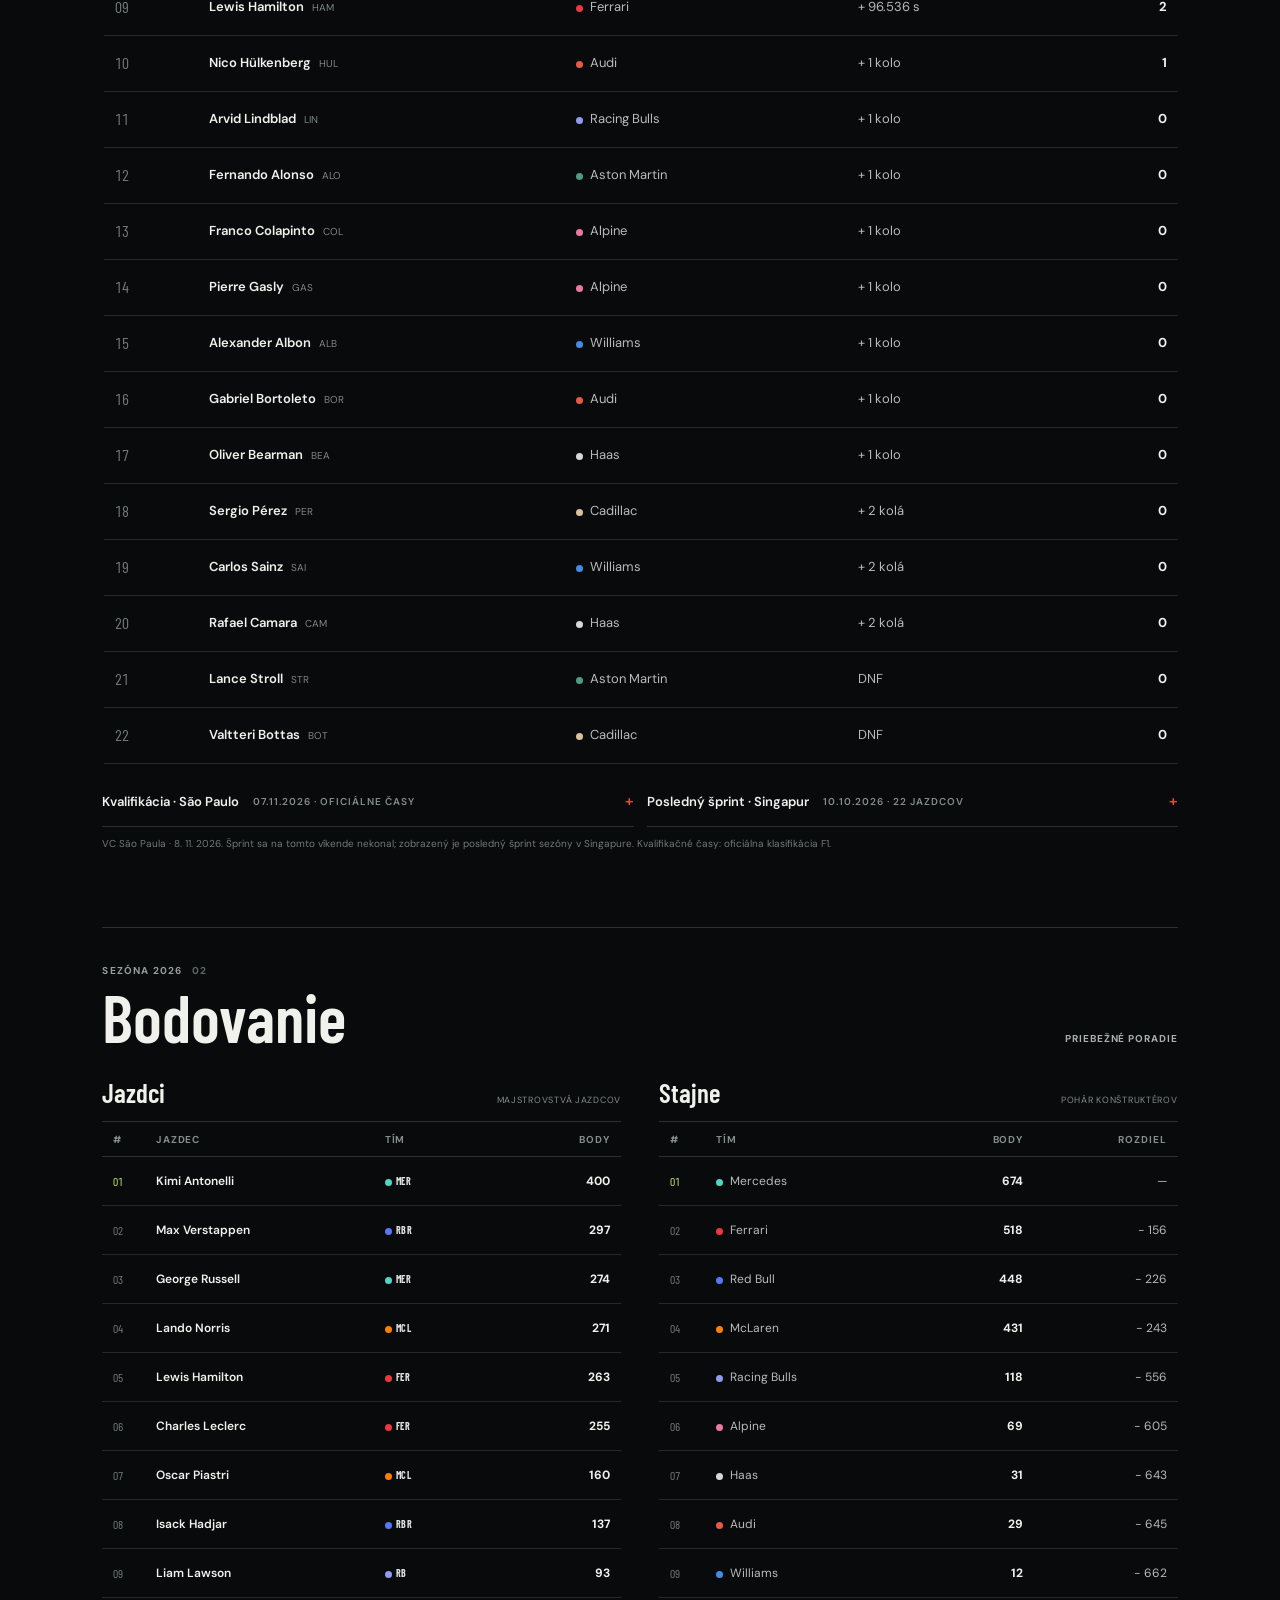
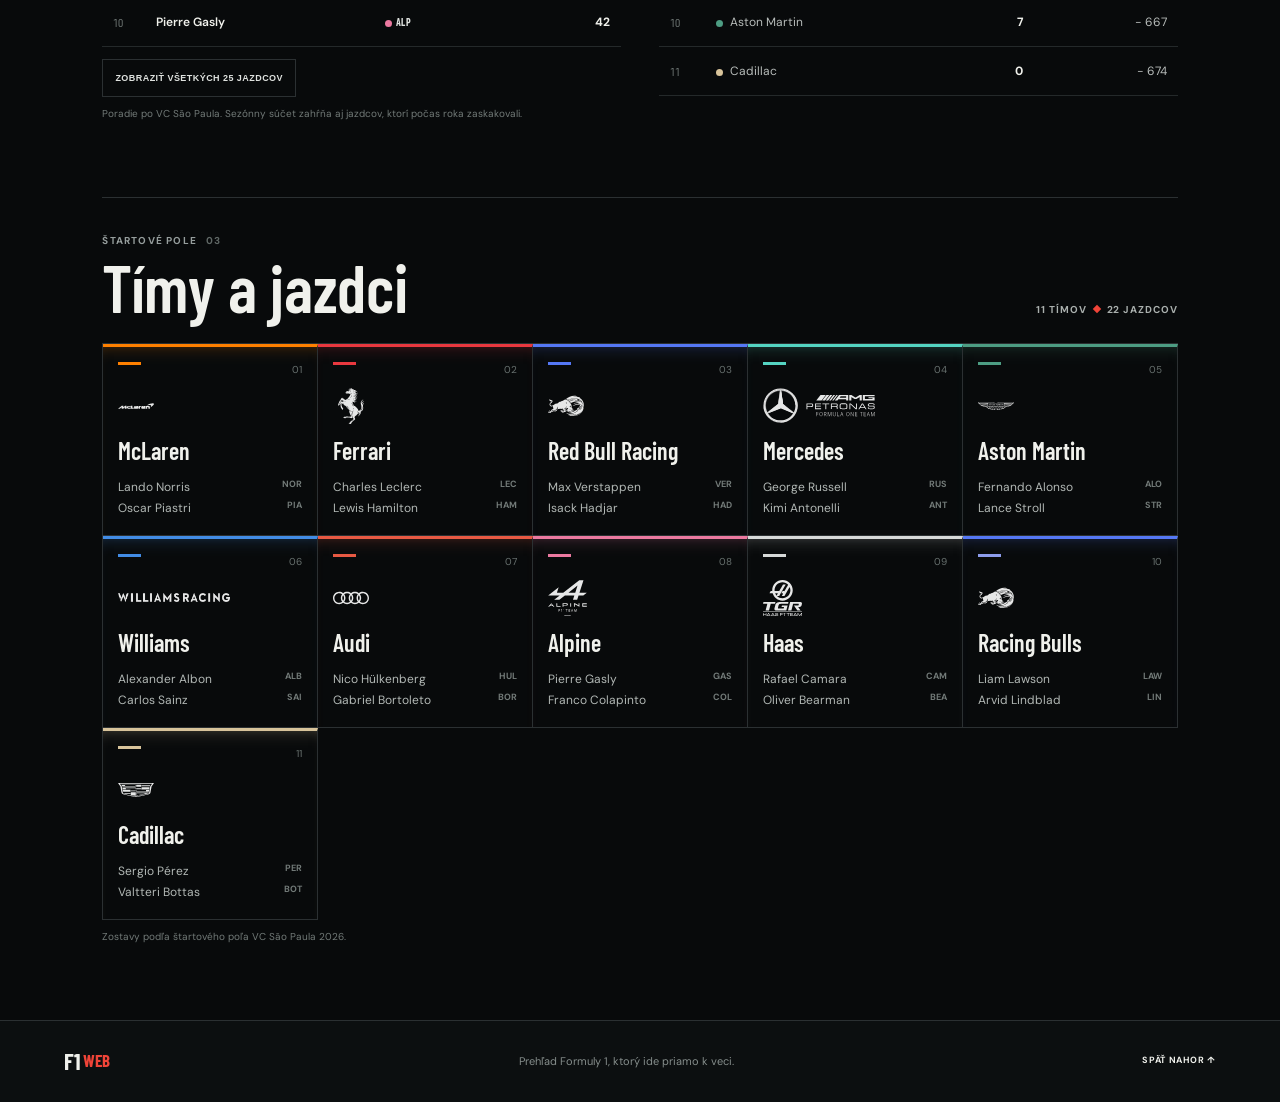
==== commit 84a80e73: "gemini" ====
--- a/index.html
+++ b/index.html
@@ -43,26 +43,36 @@
 				<p class="winner-note">VÍŤAZ PRETEKOV: LANDO NORRIS</p>
 			</div>
 			<aside class="feature-photo" aria-label="Fotografie Formuly 1">
-				<span class="photo-label">FOTO <b>01 / 04</b></span>
+				<span class="photo-label">FOTO <b>01 / 05</b></span>
 				<div class="photo-slides">
 					<figure class="photo-slide is-active" aria-hidden="false">
 						<img src="img/f1-race-car.jpg" alt="Pretekárske auto Renault Formuly 1 vystavené v múzeu" fetchpriority="high">
-						<figcaption class="photo-credit">Foto: <a href="https://commons.wikimedia.org/wiki/File:Renault_Formula_One_racing_car_(49667991997).jpg" target="_blank" rel="noopener noreferrer">Ivan Radic</a> · <a href="https://creativecommons.org/licenses/by/2.0/" target="_blank" rel="noopener noreferrer">CC BY 2.0</a> · orezané</figcaption>
+						<button class="photo-credit-trigger" type="button" aria-label="Autorské údaje fotografky">ⓘ</button>
+						<span class="photo-credit">Foto: <a href="https://commons.wikimedia.org/wiki/File:Renault_Formula_One_racing_car_(49667991997).jpg" target="_blank" rel="noopener noreferrer">Ivan Radic</a> · <a href="https://creativecommons.org/licenses/by/2.0/" target="_blank" rel="noopener noreferrer">CC BY 2.0</a> · orezané</span>
 						<strong>IKONA FORMULY 1.</strong>
 					</figure>
 					<figure class="photo-slide" aria-hidden="true">
 						<img src="img/max-verstappen.jpg" alt="Jazdec Max Verstappen v kombinéze Red Bull Racing">
-						<figcaption class="photo-credit">Foto: <a href="https://commons.wikimedia.org/wiki/File:2024-08-25_Motorsport,_Formel_1,_Gro%C3%9Fer_Preis_der_Niederlande_2024_STP_3973_by_Stepro_(cropped).jpg" target="_blank" rel="noopener noreferrer">Steffen Prößdorf</a> · <a href="https://creativecommons.org/licenses/by-sa/4.0/" target="_blank" rel="noopener noreferrer">CC BY-SA 4.0</a> · orezané</figcaption>
+						<button class="photo-credit-trigger" type="button" aria-label="Autorské údaje fotografky">ⓘ</button>
+						<span class="photo-credit">Foto: <a href="https://commons.wikimedia.org/wiki/File:2024-08-25_Motorsport,_Formel_1,_Gro%C3%9Fer_Preis_der_Niederlande_2024_STP_3973_by_Stepro_(cropped).jpg" target="_blank" rel="noopener noreferrer">Steffen Prößdorf</a> · <a href="https://creativecommons.org/licenses/by-sa/4.0/" target="_blank" rel="noopener noreferrer">CC BY-SA 4.0</a> · orezané</span>
 						<strong>MAX VERSTAPPEN · RED BULL</strong>
 					</figure>
 					<figure class="photo-slide" aria-hidden="true">
-						<img src="img/lewis-hamilton.jpg" alt="Lewis Hamilton v kombinéze Mercedes na Veľkej cene São Paula">
-						<figcaption class="photo-credit">Foto: <a href="https://commons.wikimedia.org/wiki/File:Lewis_Hamilton_2022_S%C3%A3o_Paulo_Grand_Prix_(52498120773)_(cropped).jpg" target="_blank" rel="noopener noreferrer">Governo do Estado de São Paulo</a> · <a href="https://creativecommons.org/licenses/by/2.0/" target="_blank" rel="noopener noreferrer">CC BY 2.0</a></figcaption>
-						<strong>LEWIS HAMILTON · MERCEDES</strong>
+						<img src="img/lewis-hamilton-ferrari.jpg" alt="Lewis Hamilton na Veľkej cene Belgicka 2025 ako jazdec Ferrari">
+						<button class="photo-credit-trigger" type="button" aria-label="Autorské údaje fotografky">ⓘ</button>
+						<span class="photo-credit">Foto: <a href="https://commons.wikimedia.org/wiki/File:Lewis_Hamilton_during_the_2025_Belgian_Grand_Prix_weekend.jpg" target="_blank" rel="noopener noreferrer">Skyebble</a> · <a href="https://creativecommons.org/licenses/by/4.0/" target="_blank" rel="noopener noreferrer">CC BY 4.0</a> · orezané</span>
+						<strong>LEWIS HAMILTON · FERRARI</strong>
+					</figure>
+					<figure class="photo-slide" aria-hidden="true">
+						<img src="img/kimi-antonelli.jpg" alt="Andrea Kimi Antonelli vo vozidle Mercedes pri Veľkej cene Talianska 2025">
+						<button class="photo-credit-trigger" type="button" aria-label="Autorské údaje fotografky">ⓘ</button>
+						<span class="photo-credit">Foto: <a href="https://commons.wikimedia.org/wiki/File:Andrea_Kimi_Antonelli_2025_Italian_Grand_Prix_FP3.jpg" target="_blank" rel="noopener noreferrer">Eustace Bagge</a> · <a href="https://creativecommons.org/licenses/by/4.0/" target="_blank" rel="noopener noreferrer">CC BY 4.0</a> · orezané</span>
+						<strong>Kimi Antonelli · MERCEDES</strong>
 					</figure>
 					<figure class="photo-slide" aria-hidden="true">
 						<img src="img/ferrari-racing.jpg" alt="Červené vozidlo Ferrari Formuly 1 na okruhu">
-						<figcaption class="photo-credit">Foto: <a href="https://commons.wikimedia.org/wiki/File:2024-08-25_Motorsport,_Formel_1,_Gro%C3%9Fer_Preis_der_Niederlande_2024_STP_3912_by_Stepro.jpg" target="_blank" rel="noopener noreferrer">Steffen Prößdorf</a> · <a href="https://creativecommons.org/licenses/by-sa/4.0/" target="_blank" rel="noopener noreferrer">CC BY-SA 4.0</a></figcaption>
+						<button class="photo-credit-trigger" type="button" aria-label="Autorské údaje fotografky">ⓘ</button>
+						<span class="photo-credit">Foto: <a href="https://commons.wikimedia.org/wiki/File:2024-08-25_Motorsport,_Formel_1,_Gro%C3%9Fer_Preis_der_Niederlande_2024_STP_3912_by_Stepro.jpg" target="_blank" rel="noopener noreferrer">Steffen Prößdorf</a> · <a href="https://creativecommons.org/licenses/by-sa/4.0/" target="_blank" rel="noopener noreferrer">CC BY-SA 4.0</a></span>
 						<strong>KAŽDÁ ZÁKRUTA ROZHODUJE.</strong>
 					</figure>
 				</div>
@@ -177,7 +187,7 @@
 			<p class="note">Zostavy sú ilustračné a môžu sa líšiť od oficiálnej štartovej listiny.</p>
 		</section>
 	</main>
-	<footer class="footer"><a class="brand" href="#domov"><b>A</b> APEX <span>/ F1</span></a><p>Prehľad Formuly 1, ktorý ide priamo k veci.</p><a href="#domov">SPÄŤ NAHOR ↑</a></footer>
+	<footer class="footer"><a class="brand" href="#domov" aria-label="F1 Web, domov"><b>F1</b><span>WEB</span></a><p>Prehľad Formuly 1, ktorý ide priamo k veci.</p><a href="#domov">SPÄŤ NAHOR ↑</a></footer>
 </body>
 </html>
 
--- a/styles.css
+++ b/styles.css
@@ -61,6 +61,12 @@
 th:first-child, td:first-child { padding-left: 11px; }th:last-child, td:last-child { padding-right: 11px; }
 .num { text-align: right; }.rank { color: #737b79; font-family: var(--display); font-size: 13px; }.winner { color: #c6f36b; }
 td b { color: var(--text); font-weight: 600; }.code { margin-left: 8px; color: #7f8786; font-size: 7px; }.points { color: var(--text); font-weight: 700; }
+td, th, time, .num, .points, .feature-list li time { font-variant-numeric: tabular-nums; }
+table tbody tr:nth-child(1) { --podium-color: #d6b35c; }
+table tbody tr:nth-child(2) { --podium-color: #aeb8b8; }
+table tbody tr:nth-child(3) { --podium-color: #b87a55; }
+#vysledky table tbody tr:nth-child(-n+3) { border-left: 3px solid var(--podium-color); }
+#vysledky table tbody tr:nth-child(-n+3) .rank { color: var(--podium-color); }
 tbody tr:hover { background: #15191a; }
 #vysledky .qualification-table { min-width: 800px; }
 .qualification-status { color: #aab0ae; font-size: 7px; font-weight: 700; letter-spacing: .04em; }
@@ -74,7 +80,17 @@
 .subhead h3 { margin: 0; font-family: var(--display); font-size: 22px; font-weight: 600; }.subhead span { color: #858d8b; font-size: 7px; letter-spacing: .08em; }
 .compact td { height: 41px; font-size: 8px; }
 .team-grid { display: grid; grid-template-columns: repeat(5, minmax(0, 1fr)); border-top: 1px solid var(--line); border-left: 1px solid var(--line); }
-.team-grid article { min-height: 138px; padding: 12px; border-right: 1px solid var(--line); border-bottom: 1px solid var(--line); transition: background .15s ease; }.team-grid article:hover { background: var(--panel); }
+.team-grid article { min-height: 138px; padding: 12px; border-top: 3px solid var(--team-accent, var(--line)); border-right: 1px solid var(--line); border-bottom: 1px solid var(--line); box-shadow: inset 0 12px 24px -24px var(--team-accent, transparent); transition: background .15s ease, box-shadow .15s ease; }.team-grid article:hover { background: var(--panel); box-shadow: inset 0 14px 30px -18px var(--team-accent, transparent); }
+.team-grid article:nth-child(1) { --team-accent: #ff8000; }
+.team-grid article:nth-child(2) { --team-accent: #e9383f; }
+.team-grid article:nth-child(3), .team-grid article:nth-child(10) { --team-accent: #5578f5; }
+.team-grid article:nth-child(4) { --team-accent: #54d4c2; }
+.team-grid article:nth-child(5) { --team-accent: #4d9d83; }
+.team-grid article:nth-child(6) { --team-accent: #428ce5; }
+.team-grid article:nth-child(7) { --team-accent: #e75943; }
+.team-grid article:nth-child(8) { --team-accent: #eb79a0; }
+.team-grid article:nth-child(9) { --team-accent: #d6d9d8; }
+.team-grid article:nth-child(11) { --team-accent: #d8c49b; }
 .team-grid article header { display: flex; justify-content: space-between; color: #68716f; font-size: 7px; }.bar { width: 23px; height: 3px; }
 .team-logo { display: block; width: 112px; height: 36px; margin: 11px 0 7px; object-fit: contain; object-position: left center; filter: brightness(0) invert(1); opacity: .9; }
 .team-grid h3 { margin: 9px 0; font-family: var(--display); font-size: 19px; font-weight: 600; }.team-grid p { display: flex; justify-content: space-between; gap: 4px; margin: 3px 0; color: #b2b8b5; font-size: 8px; }.team-grid p span { color: #727a78; font-size: 6px; font-weight: 700; }
@@ -137,7 +153,9 @@
 .photo-slide::after { position: absolute; inset: 0; background-image: linear-gradient(0deg, rgba(8, 10, 11, .82), rgba(8, 10, 11, .08) 68%), repeating-linear-gradient(135deg, transparent 0 42px, rgba(240, 68, 56, .12) 42px 43px); content: ""; pointer-events: none; }
 .photo-label { position: absolute; z-index: 3; top: 24px; right: 23px; display: flex; justify-content: space-between; color: #b7bbba; font-size: 9px; font-weight: 700; letter-spacing: .1em; }
 .photo-label b { color: var(--red); }
-.photo-credit { position: absolute; z-index: 3; top: 46px; right: 23px; left: 23px; color: #d3d5d3; font-size: 8px; letter-spacing: .02em; text-align: right; }
+.photo-credit-trigger { position: absolute; z-index: 4; top: 42px; right: 23px; display: grid; width: 26px; height: 26px; place-items: center; border: 1px solid rgba(255,255,255,.24); border-radius: 50%; background: rgba(8,10,11,.72); color: #dfe2df; cursor: help; font-size: 13px; line-height: 1; }
+.photo-credit { position: absolute; z-index: 5; top: 74px; right: 23px; max-width: 260px; padding: 8px 10px; border: 1px solid var(--line); background: rgba(8,10,11,.94); color: #d3d5d3; font-size: 8px; letter-spacing: .02em; opacity: 0; pointer-events: none; text-align: right; transform: translateY(-4px); transition: opacity .15s ease, transform .15s ease; }
+.photo-credit-trigger:hover + .photo-credit, .photo-credit-trigger:focus + .photo-credit { opacity: 1; pointer-events: auto; transform: translateY(0); }
 .photo-credit a { color: inherit; text-decoration: underline; text-underline-offset: 2px; }
 .feature-photo strong { position: absolute; z-index: 3; right: 25px; bottom: 25px; left: 25px; font-family: var(--body); font-size: 25px; font-weight: 800; line-height: 1.1; }
 .eyebrow { font-size: 10px; }
@@ -156,6 +174,11 @@
 .subhead h3 { font-size: 27px; }
 .subhead span { font-size: 9px; }
 .compact td { height: 49px; font-size: 12px; }
+.standings-extra { display: none; }
+.standings-expanded .standings-extra { display: table-row; }
+.standings-toggle { display: inline-flex; min-height: 38px; align-items: center; margin-top: 12px; padding: 0 12px; border: 1px solid var(--line); background: transparent; color: #dfe2df; cursor: pointer; font-size: 9px; font-weight: 700; letter-spacing: .05em; text-transform: uppercase; }
+.standings-toggle:hover, .standings-toggle:focus-visible { border-color: var(--red); color: var(--red); }
+.team-code { display: inline-block; min-width: 38px; margin-right: 6px; color: #dfe2df; font-family: var(--display); font-size: 10px; font-weight: 700; letter-spacing: .06em; }
 .team-grid article { min-height: 158px; padding: 15px; }
 .team-grid article header { font-size: 10px; }
 .team-grid h3 { font-size: 24px; }
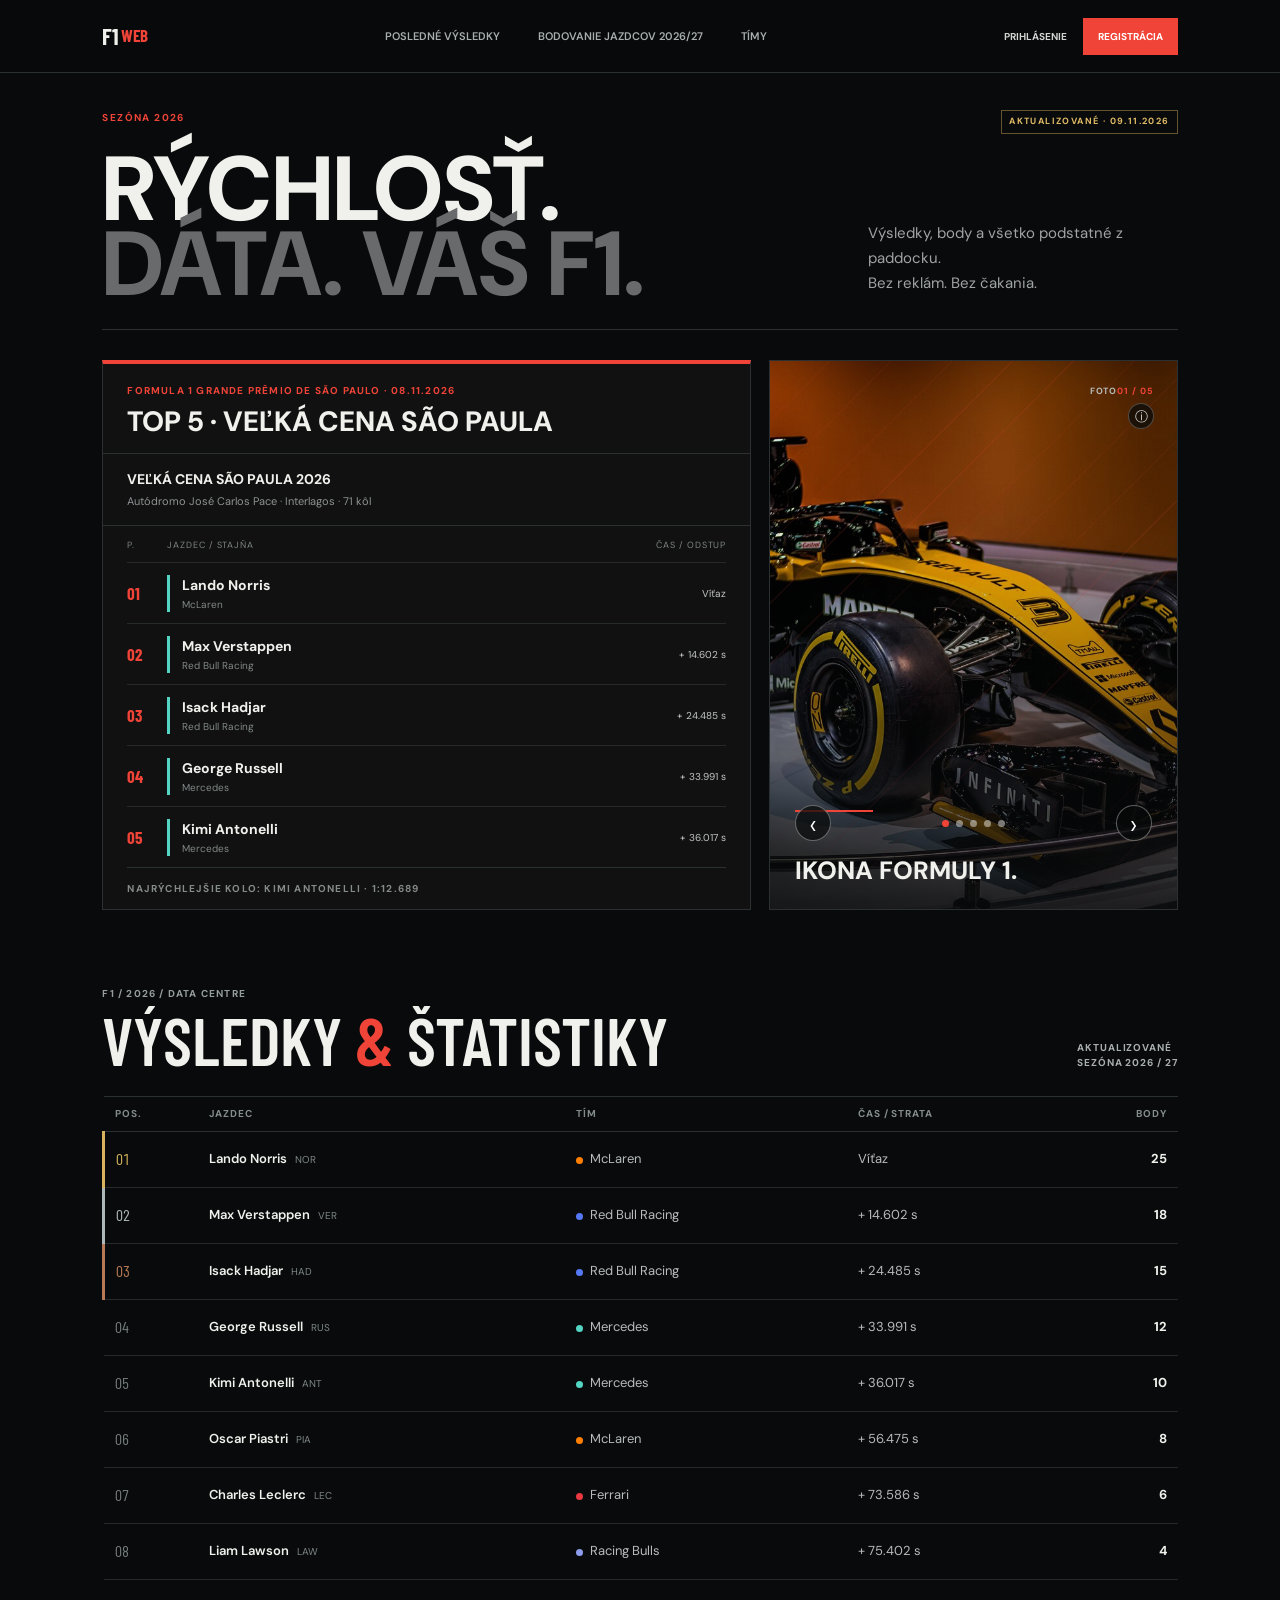
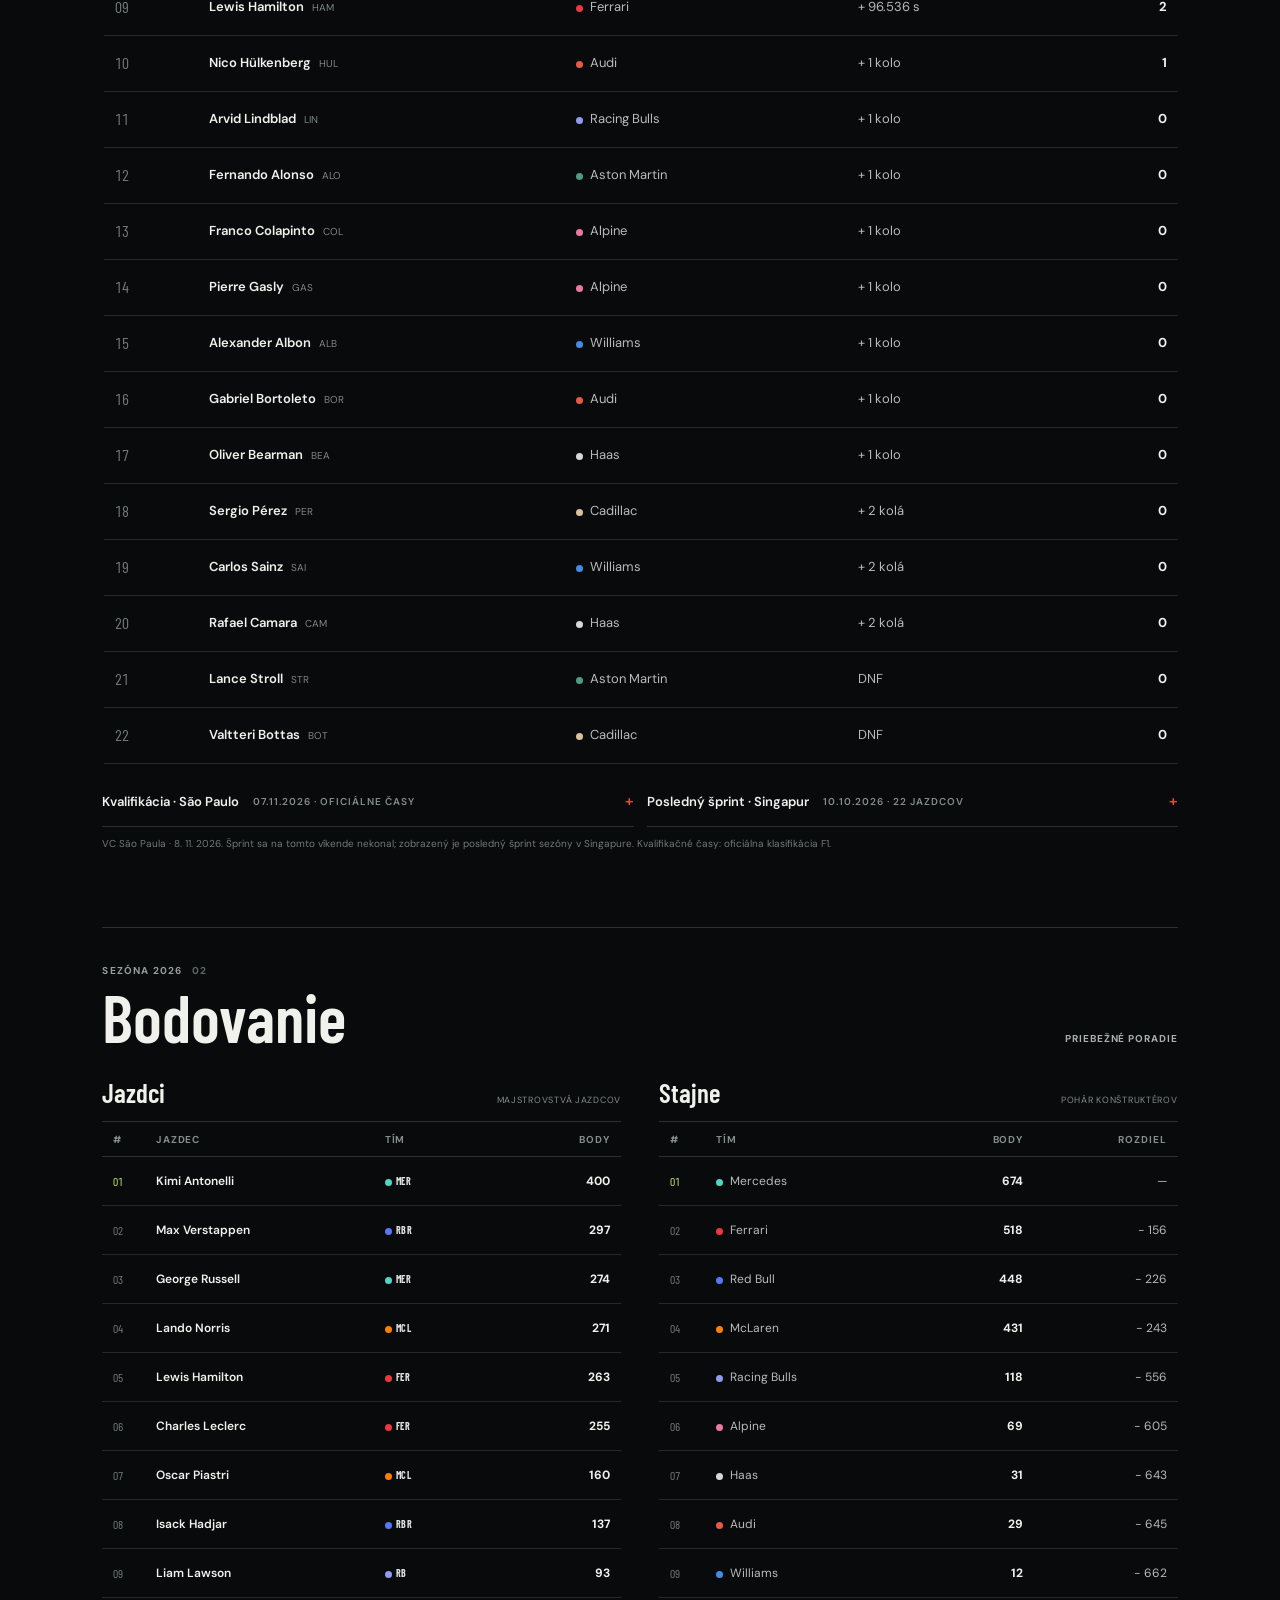
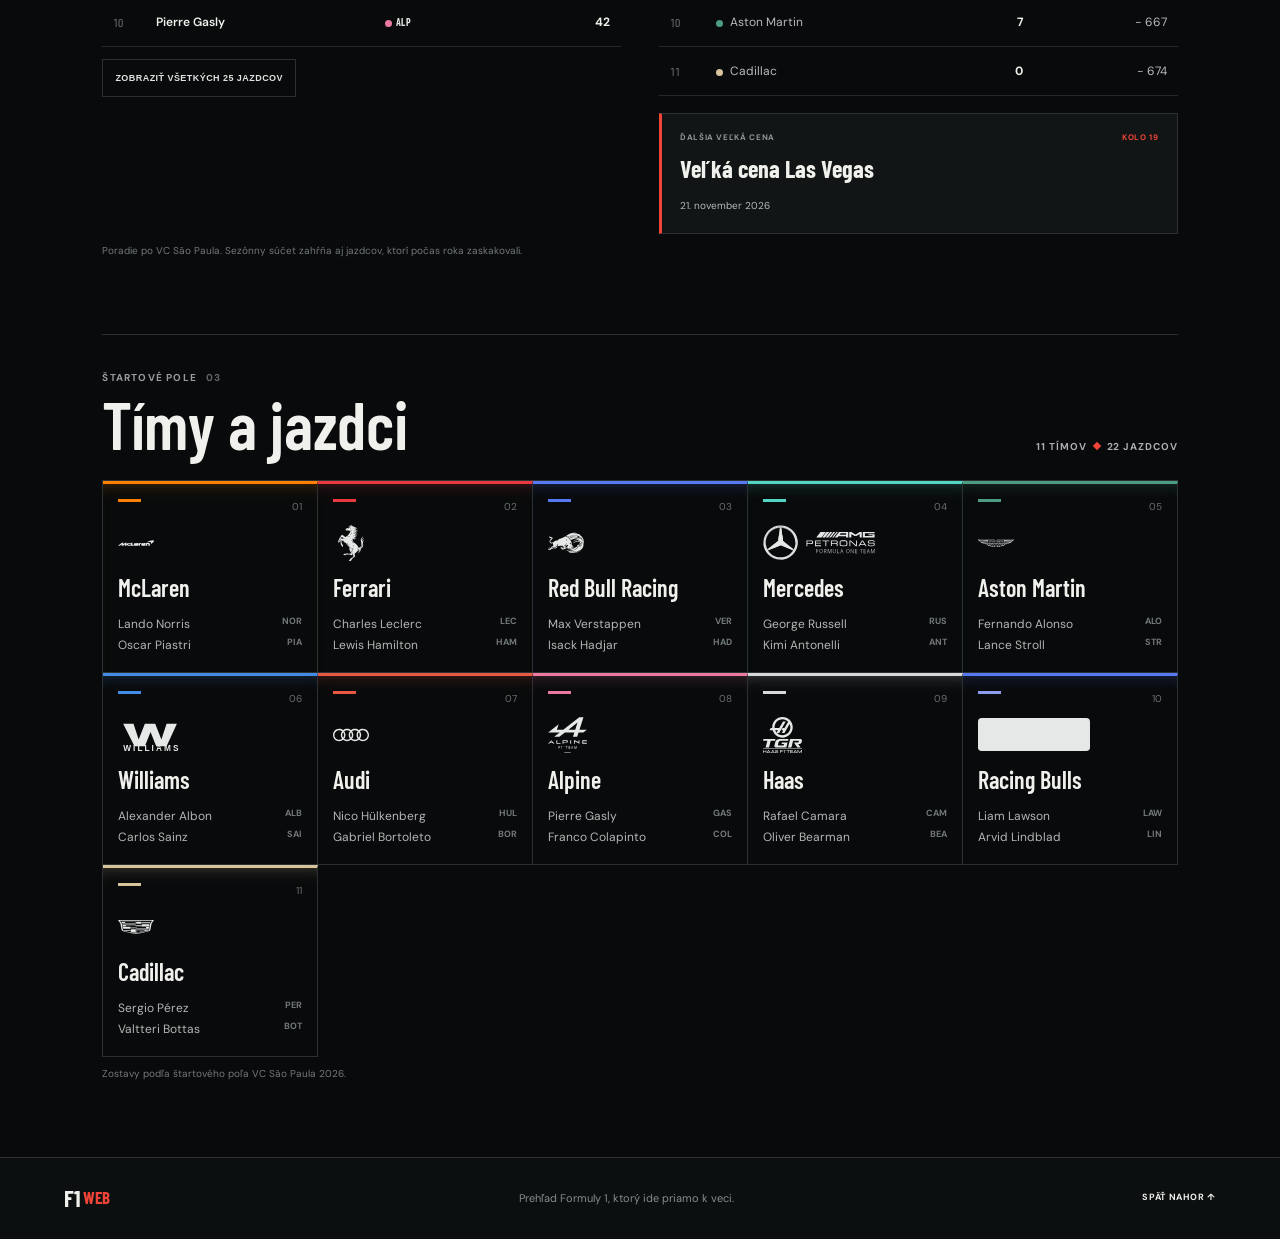
==== commit 6d06af99: "gemini 2" ====
--- a/index.html
+++ b/index.html
@@ -13,7 +13,7 @@
 	<script src="f1-data.js" defer></script>
 </head>
 <body>
-	<header class="site-header">
+	<header class="site-header" id="domov">
 		<a class="brand" href="index.html" aria-label="F1 Web, domov"><b>F1</b><span>WEB</span></a>
 		<nav aria-label="Hlavná navigácia">
 			<a href="vysledky.html">Posledné výsledky</a><a href="bodovanie.html">Bodovanie jazdcov 2026/27</a><a href="timy.html">Tímy</a>
@@ -21,7 +21,7 @@
 		<div class="auth-links"><span>Prihlásenie</span><span class="register">Registrácia</span></div>
 	</header>
 
-	<main class="page" id="domov">
+	<main class="page">
 		<div class="kicker"><span>SEZÓNA 2026 / 27</span><span class="demo">DEMO · ILUSTRAČNÉ ÚDAJE</span></div>
 		<section class="page-intro" aria-labelledby="page-title">
 			<h1 id="page-title">RÝCHLOSŤ.<br><span>DÁTA. VÁŠ F1.</span></h1>
@@ -30,7 +30,7 @@
 
 		<section class="featured-row" aria-label="Prehľad posledných pretekov">
 			<div class="featured-results">
-				<div class="feature-heading"><p class="eyebrow">FORMULA 1 GRAND PRIX 2026 — KOLO 18</p><h2>TOP 5 · Výsledok závodu</h2></div>
+				<div class="feature-heading"><p class="eyebrow">FORMULA 1 GRAND PRIX 2026 — KOLO 18</p><h2>TOP 5 · Výsledok pretekov</h2></div>
 				<div class="race-meta"><strong>FORMULA 1 GRAND PRIX 2026</strong><span>Circuit of The Americas · Kolo 18</span></div>
 				<div class="feature-table-label"><span>P.</span><span>JAZDEC / STAJŇA</span><span>ČAS / ODSTUP</span></div>
 				<ol class="feature-list">
@@ -67,7 +67,7 @@
 						<img src="img/kimi-antonelli.jpg" alt="Andrea Kimi Antonelli vo vozidle Mercedes pri Veľkej cene Talianska 2025">
 						<button class="photo-credit-trigger" type="button" aria-label="Autorské údaje fotografky">ⓘ</button>
 						<span class="photo-credit">Foto: <a href="https://commons.wikimedia.org/wiki/File:Andrea_Kimi_Antonelli_2025_Italian_Grand_Prix_FP3.jpg" target="_blank" rel="noopener noreferrer">Eustace Bagge</a> · <a href="https://creativecommons.org/licenses/by/4.0/" target="_blank" rel="noopener noreferrer">CC BY 4.0</a> · orezané</span>
-						<strong>Kimi Antonelli · MERCEDES</strong>
+						<strong>KIMI ANTONELLI · MERCEDES</strong>
 					</figure>
 					<figure class="photo-slide" aria-hidden="true">
 						<img src="img/ferrari-racing.jpg" alt="Červené vozidlo Ferrari Formuly 1 na okruhu">
@@ -76,12 +76,22 @@
 						<strong>KAŽDÁ ZÁKRUTA ROZHODUJE.</strong>
 					</figure>
 				</div>
+				<div class="photo-controls" aria-label="Ovládanie galérie">
+					<button class="photo-arrow photo-prev" type="button" aria-label="Predchádzajúca fotografia">‹</button>
+					<div class="photo-dots" aria-label="Vybrať fotografiu"></div>
+					<button class="photo-arrow photo-next" type="button" aria-label="Nasledujúca fotografia">›</button>
+				</div>
 			</aside>
 		</section>
 
 		<section class="section" id="vysledky" aria-labelledby="results-title">
 			<header class="section-head"><div><p class="eyebrow">F1 / 2026 / DATA CENTRE</p><h2 id="results-title">VÝSLEDKY <span>&amp;</span> ŠTATISTIKY</h2></div><span class="tag">AKTUALIZOVANÉ<br>SEZÓNA 2026 / 27</span></header>
-			<div class="table-scroll"><table>
+			<div class="session-switch" role="tablist" aria-label="Výsledky podľa typu výsledku">
+				<button type="button" class="session-tab is-active" data-session="preteky" role="tab" aria-selected="true">Preteky</button>
+				<button type="button" class="session-tab" data-session="kvalifikacia" role="tab" aria-selected="false">Kvalifikácia</button>
+				<button type="button" class="session-tab" data-session="sprint" role="tab" aria-selected="false">Šprint</button>
+			</div>
+			<div class="table-scroll session-view" data-session="preteky"><table>
 				<thead><tr><th>POS.</th><th>JAZDEC</th><th>TÍM</th><th>ČAS / STRATA</th><th class="num">BODY</th></tr></thead>
 				<tbody>
 					<tr><td class="rank winner">01</td><td><b>Lando Norris</b><small class="code">NOR</small></td><td><i class="dot papaya"></i> McLaren</td><td>1:32:18.402</td><td class="num points">25</td></tr>
@@ -109,10 +119,10 @@
 				</tbody>
 			</table></div>
 			<div class="extras">
-				<details><summary>Kvalifikácia <span>VŠETKÝCH 22 JAZDCOV</span></summary><div class="table-scroll"><table class="session-table"><thead><tr><th>POS.</th><th>JAZDEC</th><th>TÍM</th><th class="num">ČAS</th></tr></thead><tbody>
+				<details class="session-view" data-session="kvalifikacia"><summary>Kvalifikácia <span>VŠETKÝCH 22 JAZDCOV</span></summary><div class="table-scroll"><table class="session-table"><thead><tr><th>POS.</th><th>JAZDEC</th><th>TÍM</th><th class="num">ČAS</th></tr></thead><tbody>
 					<tr><td class="rank winner">01</td><td><b>Lando Norris</b></td><td>McLaren</td><td class="num">1:31.021</td></tr><tr><td class="rank">02</td><td><b>Oscar Piastri</b></td><td>McLaren</td><td class="num">1:31.123</td></tr><tr><td class="rank">03</td><td><b>Charles Leclerc</b></td><td>Ferrari</td><td class="num">1:31.222</td></tr><tr><td class="rank">04</td><td><b>Max Verstappen</b></td><td>Red Bull Racing</td><td class="num">1:31.302</td></tr><tr><td class="rank">05</td><td><b>Lewis Hamilton</b></td><td>Ferrari</td><td class="num">1:31.440</td></tr><tr><td class="rank">06</td><td><b>George Russell</b></td><td>Mercedes</td><td class="num">1:31.508</td></tr><tr><td class="rank">07</td><td><b>Kimi Antonelli</b></td><td>Mercedes</td><td class="num">1:31.612</td></tr><tr><td class="rank">08</td><td><b>Carlos Sainz</b></td><td>Williams</td><td class="num">1:31.758</td></tr><tr><td class="rank">09</td><td><b>Fernando Alonso</b></td><td>Aston Martin</td><td class="num">1:31.819</td></tr><tr><td class="rank">10</td><td><b>Alexander Albon</b></td><td>Williams</td><td class="num">1:31.902</td></tr><tr><td class="rank">11</td><td><b>Pierre Gasly</b></td><td>Alpine</td><td class="num">1:32.017</td></tr><tr><td class="rank">12</td><td><b>Lance Stroll</b></td><td>Aston Martin</td><td class="num">1:32.105</td></tr><tr><td class="rank">13</td><td><b>Esteban Ocon</b></td><td>Haas</td><td class="num">1:32.223</td></tr><tr><td class="rank">14</td><td><b>Liam Lawson</b></td><td>Racing Bulls</td><td class="num">1:32.319</td></tr><tr><td class="rank">15</td><td><b>Nico Hülkenberg</b></td><td>Audi</td><td class="num">1:32.401</td></tr><tr><td class="rank">16</td><td><b>Oliver Bearman</b></td><td>Haas</td><td class="num">1:32.523</td></tr><tr><td class="rank">17</td><td><b>Franco Colapinto</b></td><td>Alpine</td><td class="num">1:32.642</td></tr><tr><td class="rank">18</td><td><b>Gabriel Bortoleto</b></td><td>Audi</td><td class="num">1:32.791</td></tr><tr><td class="rank">19</td><td><b>Arvid Lindblad</b></td><td>Racing Bulls</td><td class="num">1:32.912</td></tr><tr><td class="rank">20</td><td><b>Sergio Pérez</b></td><td>Cadillac</td><td class="num">1:33.081</td></tr><tr><td class="rank">21</td><td><b>Valtteri Bottas</b></td><td>Cadillac</td><td class="num">1:33.217</td></tr><tr><td class="rank">22</td><td><b>Isack Hadjar</b></td><td>Red Bull Racing</td><td class="num">1:33.360</td></tr>
 				</tbody></table></div></details>
-				<details><summary>Šprint <span>VŠETKÝCH 22 JAZDCOV</span></summary><div class="table-scroll"><table class="session-table"><thead><tr><th>POS.</th><th>JAZDEC</th><th>TÍM</th><th class="num">ČAS / STRATA</th></tr></thead><tbody>
+				<details class="session-view" data-session="sprint"><summary>Šprint <span>VŠETKÝCH 22 JAZDCOV</span></summary><div class="table-scroll"><table class="session-table"><thead><tr><th>POS.</th><th>JAZDEC</th><th>TÍM</th><th class="num">ČAS / STRATA</th></tr></thead><tbody>
 					<tr><td class="rank winner">01</td><td><b>Oscar Piastri</b></td><td>McLaren</td><td class="num">31:42.105</td></tr><tr><td class="rank">02</td><td><b>Lando Norris</b></td><td>McLaren</td><td class="num">+ 1.204 s</td></tr><tr><td class="rank">03</td><td><b>George Russell</b></td><td>Mercedes</td><td class="num">+ 3.819 s</td></tr><tr><td class="rank">04</td><td><b>Charles Leclerc</b></td><td>Ferrari</td><td class="num">+ 5.103 s</td></tr><tr><td class="rank">05</td><td><b>Max Verstappen</b></td><td>Red Bull Racing</td><td class="num">+ 6.292 s</td></tr><tr><td class="rank">06</td><td><b>Kimi Antonelli</b></td><td>Mercedes</td><td class="num">+ 8.426 s</td></tr><tr><td class="rank">07</td><td><b>Lewis Hamilton</b></td><td>Ferrari</td><td class="num">+ 10.105 s</td></tr><tr><td class="rank">08</td><td><b>Carlos Sainz</b></td><td>Williams</td><td class="num">+ 12.840 s</td></tr><tr><td class="rank">09</td><td><b>Fernando Alonso</b></td><td>Aston Martin</td><td class="num">+ 15.091 s</td></tr><tr><td class="rank">10</td><td><b>Pierre Gasly</b></td><td>Alpine</td><td class="num">+ 17.307 s</td></tr><tr><td class="rank">11</td><td><b>Alexander Albon</b></td><td>Williams</td><td class="num">+ 18.472 s</td></tr><tr><td class="rank">12</td><td><b>Lance Stroll</b></td><td>Aston Martin</td><td class="num">+ 20.634 s</td></tr><tr><td class="rank">13</td><td><b>Esteban Ocon</b></td><td>Haas</td><td class="num">+ 22.019 s</td></tr><tr><td class="rank">14</td><td><b>Liam Lawson</b></td><td>Racing Bulls</td><td class="num">+ 23.805 s</td></tr><tr><td class="rank">15</td><td><b>Nico Hülkenberg</b></td><td>Audi</td><td class="num">+ 25.602 s</td></tr><tr><td class="rank">16</td><td><b>Oliver Bearman</b></td><td>Haas</td><td class="num">+ 27.394 s</td></tr><tr><td class="rank">17</td><td><b>Franco Colapinto</b></td><td>Alpine</td><td class="num">+ 29.816 s</td></tr><tr><td class="rank">18</td><td><b>Gabriel Bortoleto</b></td><td>Audi</td><td class="num">+ 31.709 s</td></tr><tr><td class="rank">19</td><td><b>Arvid Lindblad</b></td><td>Racing Bulls</td><td class="num">+ 34.288 s</td></tr><tr><td class="rank">20</td><td><b>Sergio Pérez</b></td><td>Cadillac</td><td class="num">+ 37.029 s</td></tr><tr><td class="rank">21</td><td><b>Valtteri Bottas</b></td><td>Cadillac</td><td class="num">+ 40.612 s</td></tr><tr><td class="rank">22</td><td><b>Isack Hadjar</b></td><td>Red Bull Racing</td><td class="num">DNF</td></tr>
 				</tbody></table></div></details>
 			</div>
@@ -121,8 +131,12 @@
 
 		<section class="section ruled" id="bodovanie" aria-labelledby="standings-title">
 			<header class="section-head"><div><p class="eyebrow">SEZÓNA 2026 <span>02</span></p><h2 id="standings-title">Bodovanie</h2></div><span class="tag">PRIEBEŽNÉ PORADIE</span></header>
+			<div class="standings-switch" role="tablist" aria-label="Bodovanie podľa kategórie">
+				<button type="button" class="standings-tab is-active" data-standing="jazdci" role="tab" aria-selected="true">Jazdci</button>
+				<button type="button" class="standings-tab" data-standing="stajne" role="tab" aria-selected="false">Stajne</button>
+			</div>
 			<div class="columns">
-				<div><div class="subhead"><h3>Jazdci</h3><span>MAJSTROVSTVÁ JAZDCOV</span></div><div class="table-scroll"><table class="compact">
+				<div class="standing-view" data-standing="jazdci"><div class="subhead"><h3>Jazdci</h3><span>MAJSTROVSTVÁ JAZDCOV</span></div><div class="table-scroll"><table class="compact">
 					<thead><tr><th>#</th><th>JAZDEC</th><th>TÍM</th><th class="num">BODY</th></tr></thead>
 					<tbody>
 						<tr><td class="rank winner">01</td><td><b>L. Norris</b></td><td><i class="dot papaya"></i></td><td class="num points">186</td></tr>
@@ -149,7 +163,7 @@
 						<tr><td class="rank">22</td><td><b>I. Hadjar</b></td><td><i class="dot blue"></i></td><td class="num points">0</td></tr>
 					</tbody>
 				</table></div></div>
-				<div><div class="subhead"><h3>Stajne</h3><span>POHÁR KONŠTRUKTÉROV</span></div><div class="table-scroll"><table class="compact">
+				<div class="standing-view" data-standing="stajne"><div class="subhead"><h3>Stajne</h3><span>POHÁR KONŠTRUKTÉROV</span></div><div class="table-scroll"><table class="compact">
 					<thead><tr><th>#</th><th>TÍM</th><th class="num">BODY</th><th class="num">ROZDIEL</th></tr></thead>
 					<tbody>
 						<tr><td class="rank winner">01</td><td><i class="dot papaya"></i> McLaren</td><td class="num points">358</td><td class="num">—</td></tr>
@@ -164,7 +178,13 @@
 						<tr><td class="rank">10</td><td><i class="dot orange"></i> Audi</td><td class="num points">30</td><td class="num">− 328</td></tr>
 						<tr><td class="rank">11</td><td><i class="dot sand"></i> Cadillac</td><td class="num points">3</td><td class="num">− 355</td></tr>
 					</tbody>
-				</table></div></div>
+				</table></div>
+				<aside class="next-race" aria-label="Ďalšia Veľká cena">
+					<p>Ďalšia Veľká cena <span>KOLO 19</span></p>
+					<h3>Veľká cena Las Vegas</h3>
+					<time datetime="2026-11-21">21. november 2026</time>
+				</aside>
+				</div>
 			</div>
 			<p class="note">Bodovanie je ilustračné.</p>
 		</section>
@@ -177,11 +197,11 @@
 				<article><header><i class="bar blue"></i>03</header><img class="team-logo" src="img/team-logos/redbull.svg" alt="" aria-hidden="true"><h3>Red Bull Racing</h3><p>Max Verstappen <span>VER</span></p><p>Isack Hadjar <span>HAD</span></p></article>
 				<article><header><i class="bar teal"></i>04</header><img class="team-logo" src="img/team-logos/mercedes.svg" alt="" aria-hidden="true"><h3>Mercedes</h3><p>George Russell <span>RUS</span></p><p>Kimi Antonelli <span>ANT</span></p></article>
 				<article><header><i class="bar green"></i>05</header><img class="team-logo" src="img/team-logos/aston-martin.svg" alt="" aria-hidden="true"><h3>Aston Martin</h3><p>Fernando Alonso <span>ALO</span></p><p>Lance Stroll <span>STR</span></p></article>
-				<article><header><i class="bar blue2"></i>06</header><img class="team-logo" src="img/team-logos/williams.png" alt="" aria-hidden="true"><h3>Williams</h3><p>Alexander Albon <span>ALB</span></p><p>Carlos Sainz <span>SAI</span></p></article>
+				<article><header><i class="bar blue2"></i>06</header><img class="team-logo" src="img/team-logos/williams.svg" alt="" aria-hidden="true"><h3>Williams</h3><p>Alexander Albon <span>ALB</span></p><p>Carlos Sainz <span>SAI</span></p></article>
 				<article><header><i class="bar orange"></i>07</header><img class="team-logo" src="img/team-logos/audi.svg" alt="" aria-hidden="true"><h3>Audi</h3><p>Nico Hülkenberg <span>HUL</span></p><p>Gabriel Bortoleto <span>BOR</span></p></article>
 				<article><header><i class="bar pink"></i>08</header><img class="team-logo" src="img/team-logos/alpine.svg" alt="" aria-hidden="true"><h3>Alpine</h3><p>Pierre Gasly <span>GAS</span></p><p>Franco Colapinto <span>COL</span></p></article>
 				<article><header><i class="bar silver"></i>09</header><img class="team-logo" src="img/team-logos/haas.svg" alt="" aria-hidden="true"><h3>Haas</h3><p>Esteban Ocon <span>OCO</span></p><p>Oliver Bearman <span>BEA</span></p></article>
-				<article><header><i class="bar periwinkle"></i>10</header><img class="team-logo" src="img/team-logos/redbull.svg" alt="" aria-hidden="true"><h3>Racing Bulls</h3><p>Liam Lawson <span>LAW</span></p><p>Arvid Lindblad <span>LIN</span></p></article>
+				<article><header><i class="bar periwinkle"></i>10</header><img class="team-logo" src="img/team-logos/racing-bulls.svg" alt="" aria-hidden="true"><h3>Racing Bulls</h3><p>Liam Lawson <span>LAW</span></p><p>Arvid Lindblad <span>LIN</span></p></article>
 				<article><header><i class="bar sand"></i>11</header><img class="team-logo" src="img/team-logos/cadillac.svg" alt="" aria-hidden="true"><h3>Cadillac</h3><p>Sergio Pérez <span>PER</span></p><p>Valtteri Bottas <span>BOT</span></p></article>
 			</div>
 			<p class="note">Zostavy sú ilustračné a môžu sa líšiť od oficiálnej štartovej listiny.</p>
--- a/styles.css
+++ b/styles.css
@@ -158,6 +158,11 @@
 .photo-credit-trigger:hover + .photo-credit, .photo-credit-trigger:focus + .photo-credit { opacity: 1; pointer-events: auto; transform: translateY(0); }
 .photo-credit a { color: inherit; text-decoration: underline; text-underline-offset: 2px; }
 .feature-photo strong { position: absolute; z-index: 3; right: 25px; bottom: 25px; left: 25px; font-family: var(--body); font-size: 25px; font-weight: 800; line-height: 1.1; }
+.photo-controls { position: absolute; z-index: 4; right: 25px; bottom: 68px; left: 25px; display: flex; align-items: center; justify-content: space-between; pointer-events: none; }
+.photo-arrow { display: grid; width: 36px; height: 36px; place-items: center; border: 1px solid rgba(255,255,255,.35); border-radius: 50%; background: rgba(8,10,11,.72); color: white; cursor: pointer; font-family: var(--display); font-size: 28px; line-height: 1; pointer-events: auto; }
+.photo-dots { display: flex; gap: 7px; margin: 0 auto; pointer-events: auto; }
+.photo-dot { width: 7px; height: 7px; padding: 0; border: 0; border-radius: 50%; background: rgba(255,255,255,.45); cursor: pointer; }
+.photo-dot.is-active { background: var(--red); }
 .eyebrow { font-size: 10px; }
 .section { padding-bottom: 76px; }
 .section-head { margin-bottom: 23px; }
@@ -178,6 +183,12 @@
 .standings-expanded .standings-extra { display: table-row; }
 .standings-toggle { display: inline-flex; min-height: 38px; align-items: center; margin-top: 12px; padding: 0 12px; border: 1px solid var(--line); background: transparent; color: #dfe2df; cursor: pointer; font-size: 9px; font-weight: 700; letter-spacing: .05em; text-transform: uppercase; }
 .standings-toggle:hover, .standings-toggle:focus-visible { border-color: var(--red); color: var(--red); }
+.next-race { margin-top: 17px; padding: 17px 18px; border: 1px solid var(--line); border-left: 3px solid var(--red); background: #111516; }
+.next-race p { display: flex; justify-content: space-between; margin: 0 0 8px; color: #92999a; font-size: 8px; font-weight: 700; letter-spacing: .08em; text-transform: uppercase; }
+.next-race p span { color: var(--red); }
+.next-race h3 { margin: 0 0 5px; font-family: var(--display); font-size: 24px; }
+.next-race time { color: #b4bab8; font-size: 10px; }
+.session-switch, .standings-switch { display: none; }
 .team-code { display: inline-block; min-width: 38px; margin-right: 6px; color: #dfe2df; font-family: var(--display); font-size: 10px; font-weight: 700; letter-spacing: .06em; }
 .team-grid article { min-height: 158px; padding: 15px; }
 .team-grid article header { font-size: 10px; }
@@ -234,6 +245,12 @@
   .team-grid h3 { font-size: 19px; }
   .team-grid p { font-size: 10px; }
   .team-grid p span { font-size: 9px; }
+  .session-switch, .standings-switch { display: grid; grid-template-columns: repeat(3, 1fr); gap: 6px; margin: 0 0 12px; }
+  .standings-switch { grid-template-columns: repeat(2, 1fr); }
+  .session-tab, .standings-tab { min-height: 42px; border: 1px solid var(--line); background: var(--panel); color: #adb4b2; cursor: pointer; font-size: 10px; font-weight: 700; text-transform: uppercase; }
+  .session-tab.is-active, .standings-tab.is-active { border-color: var(--red); color: white; }
+  .session-view:not(.is-mobile-active), .standing-view:not(.is-mobile-active) { display: none; }
+  #vysledky .extras { display: block; }
 }
 @media (max-width: 360px) {
   .auth-links { gap: 7px; font-size: 8px; }
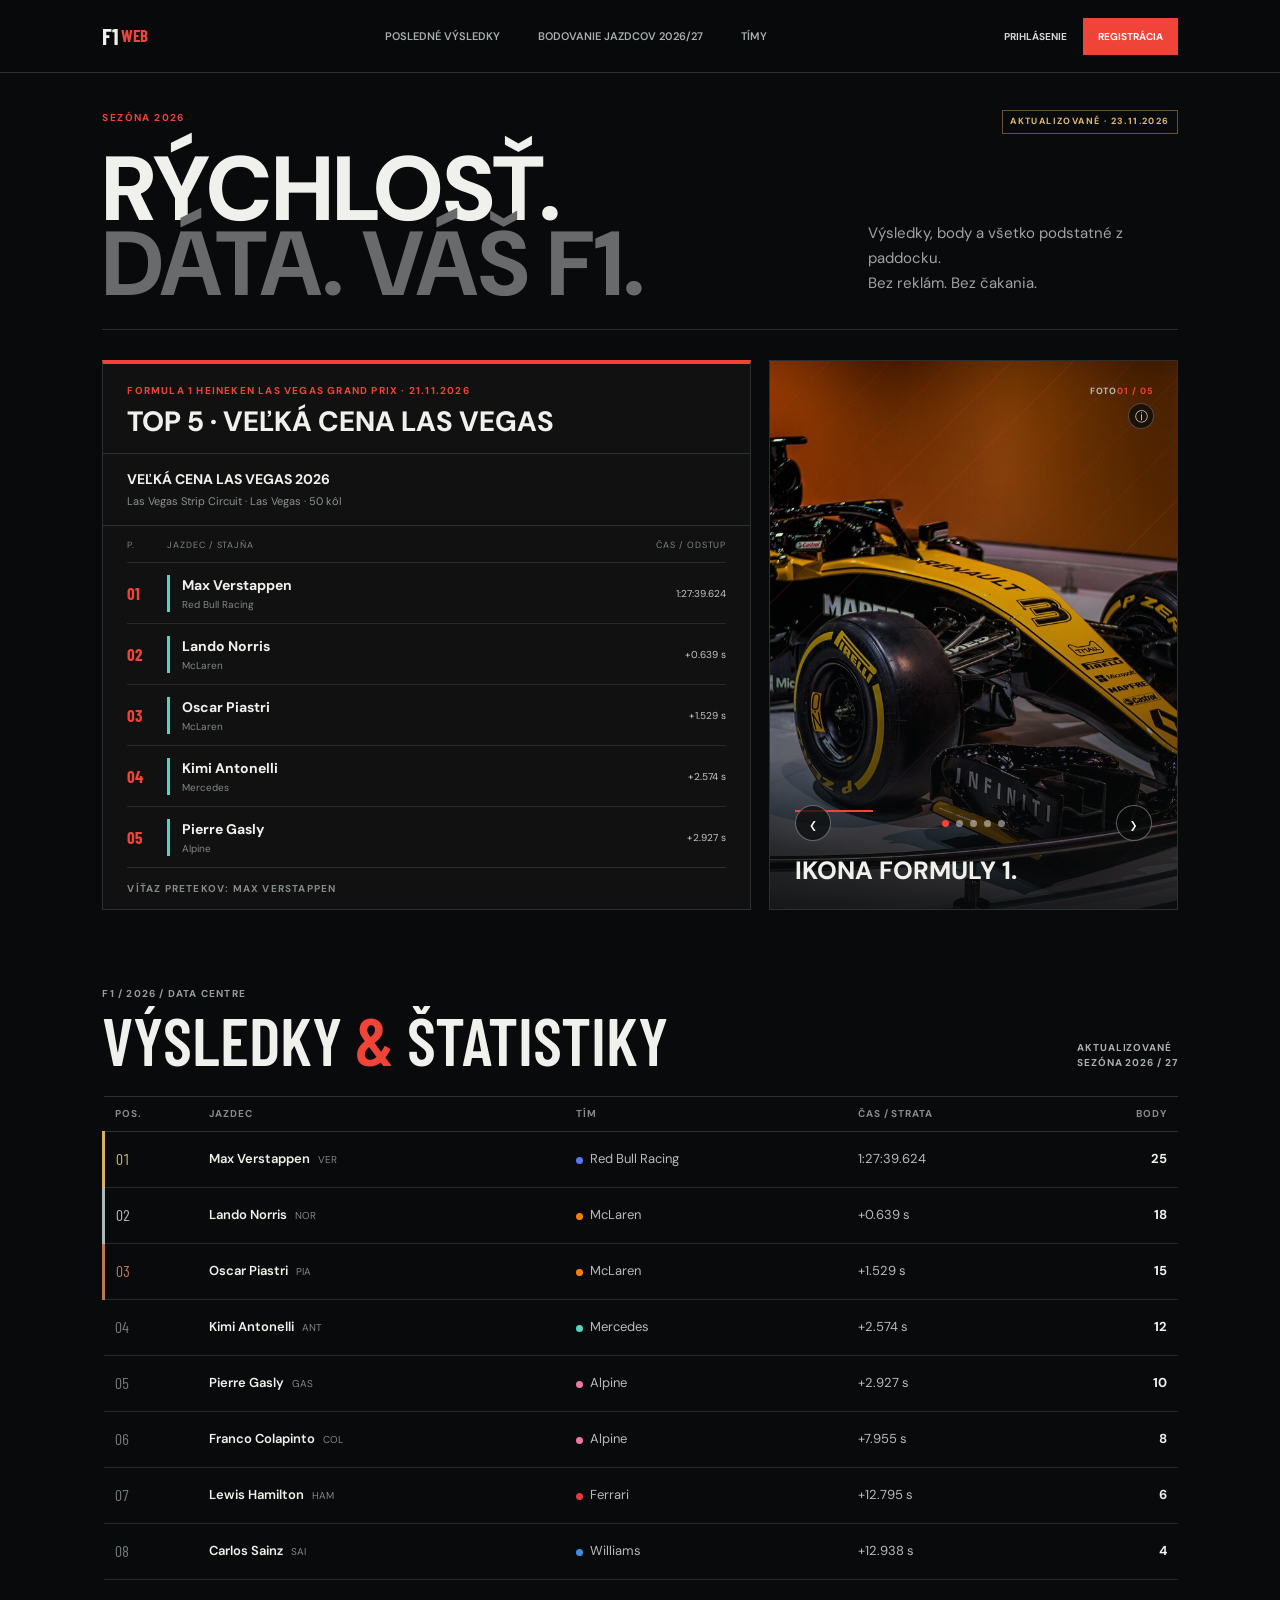
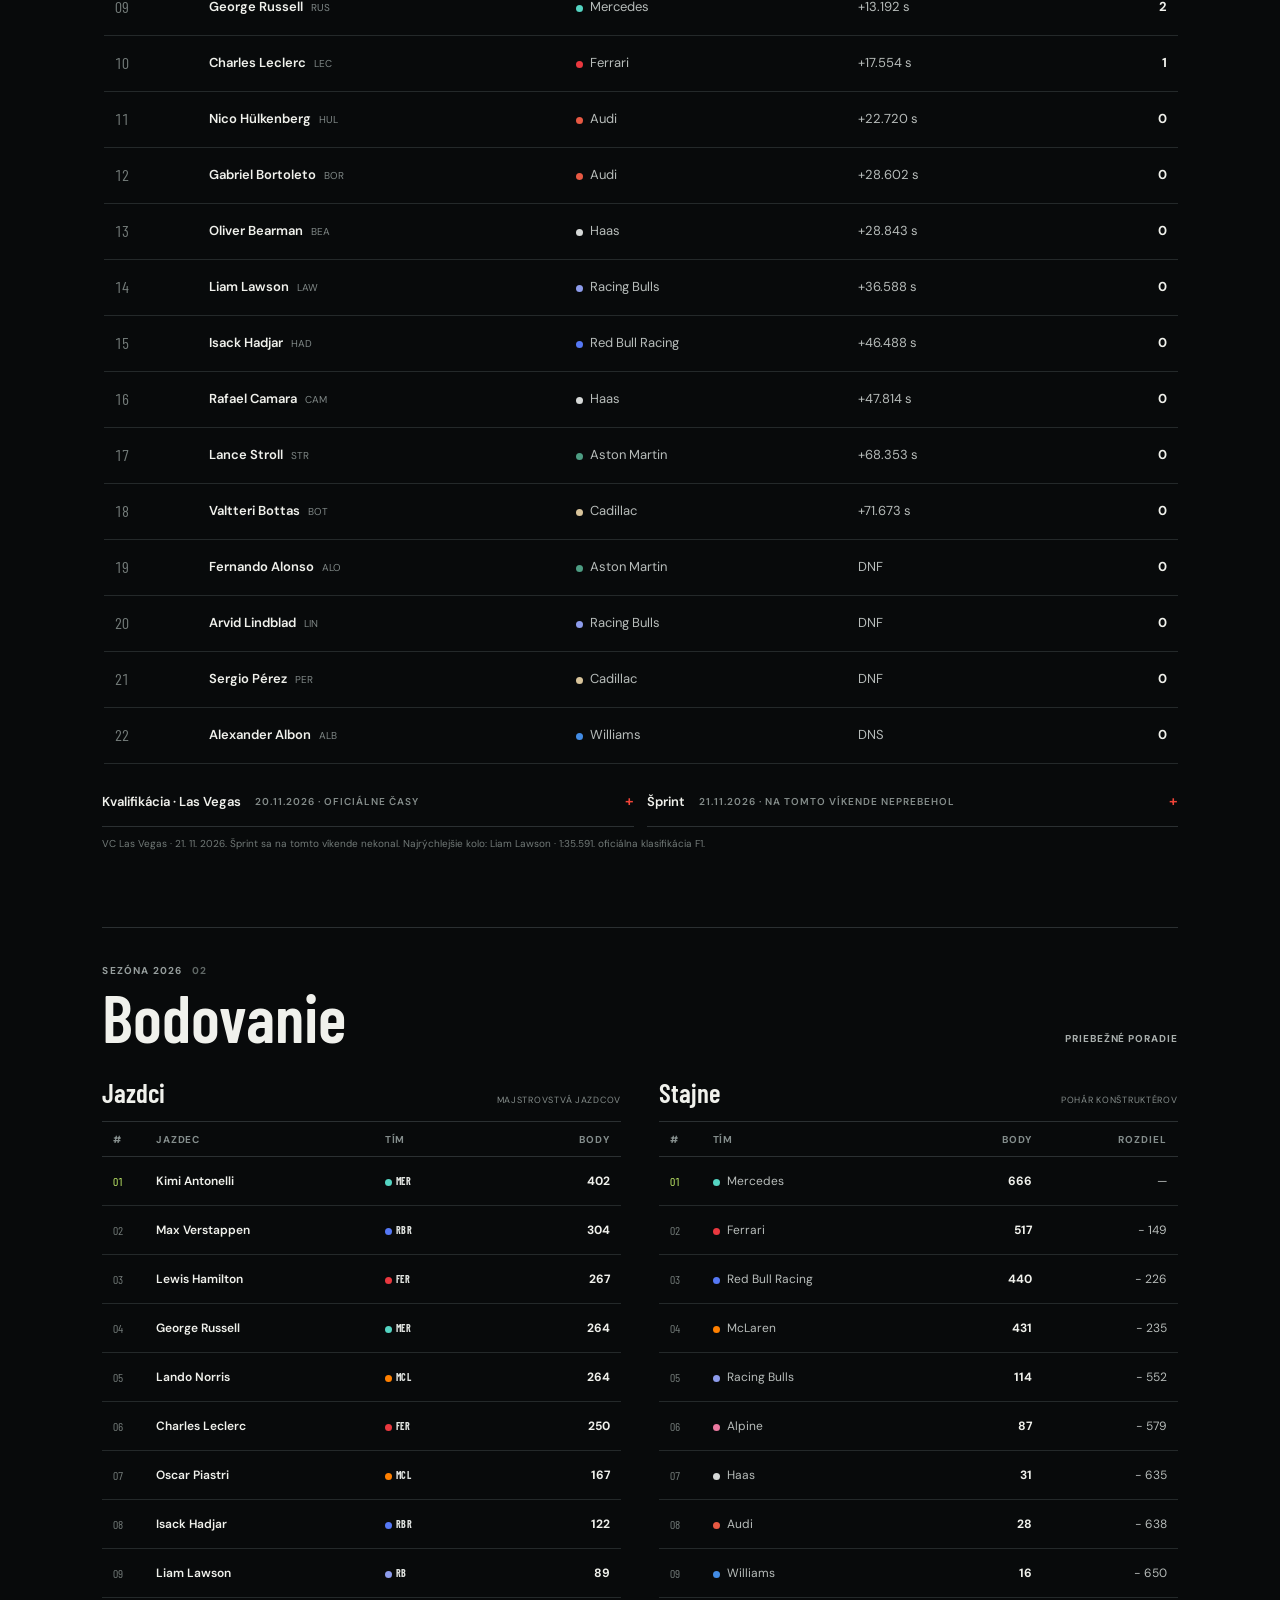
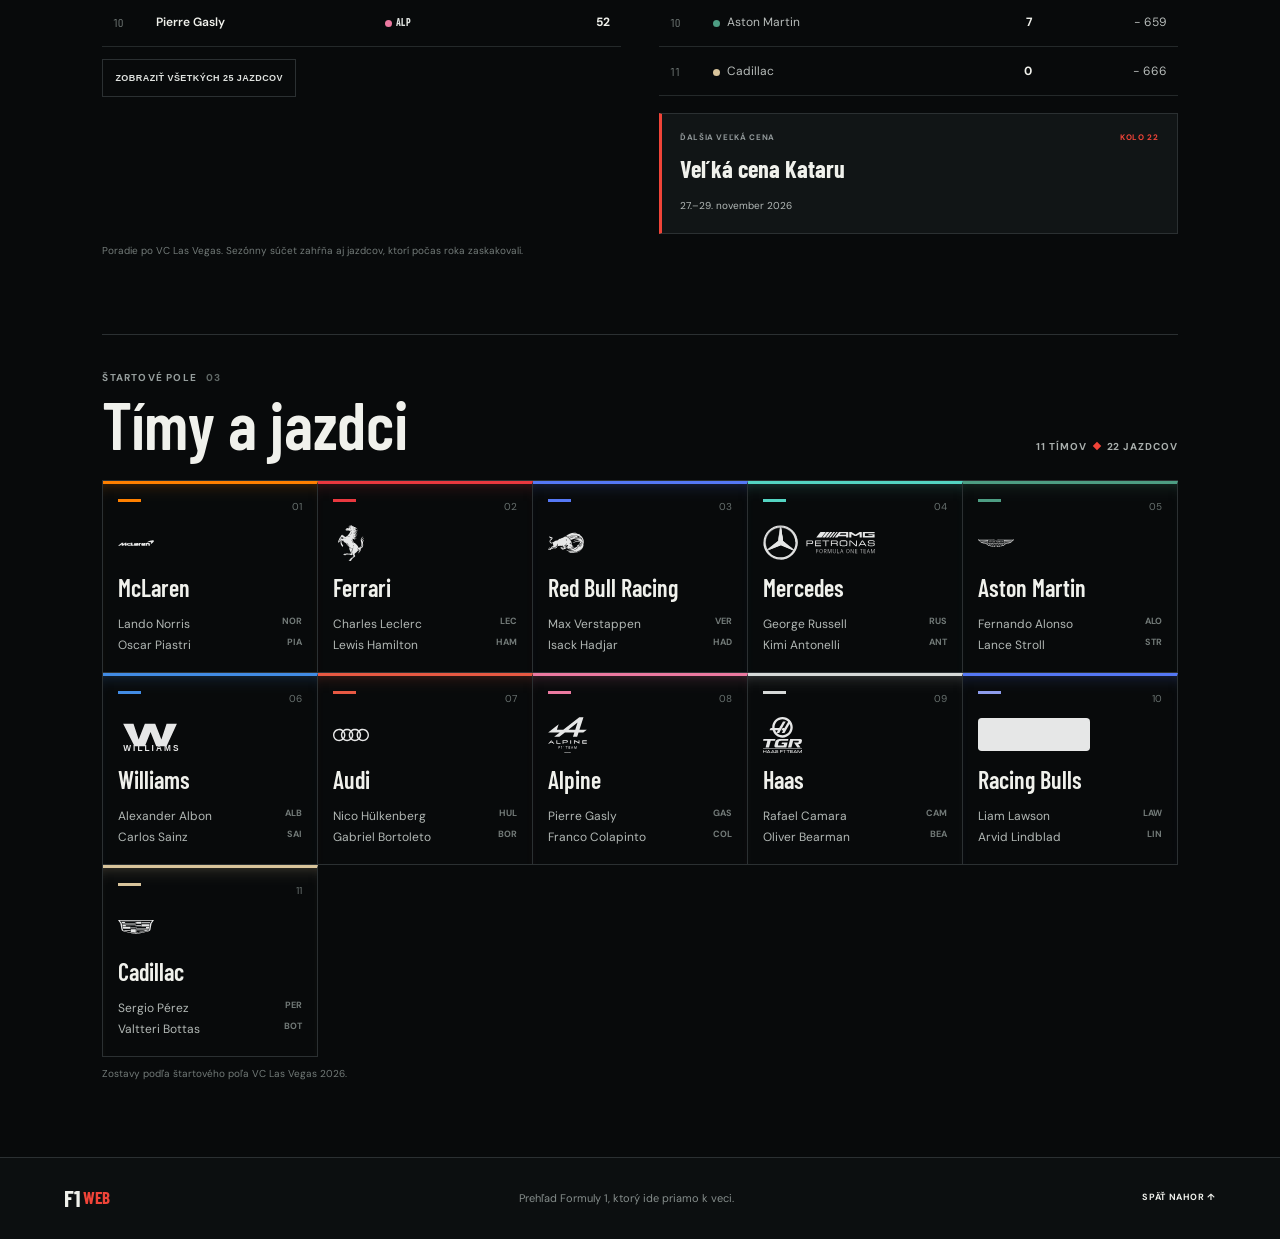
==== commit 78062bc5: "las vegas" ====
--- a/index.html
+++ b/index.html
@@ -180,9 +180,9 @@
 					</tbody>
 				</table></div>
 				<aside class="next-race" aria-label="Ďalšia Veľká cena">
-					<p>Ďalšia Veľká cena <span>KOLO 19</span></p>
-					<h3>Veľká cena Las Vegas</h3>
-					<time datetime="2026-11-21">21. november 2026</time>
+					<p>Ďalšia Veľká cena <span>KOLO 22</span></p>
+					<h3>Veľká cena Kataru</h3>
+					<time datetime="2026-11-29">27.–29. november 2026</time>
 				</aside>
 				</div>
 			</div>
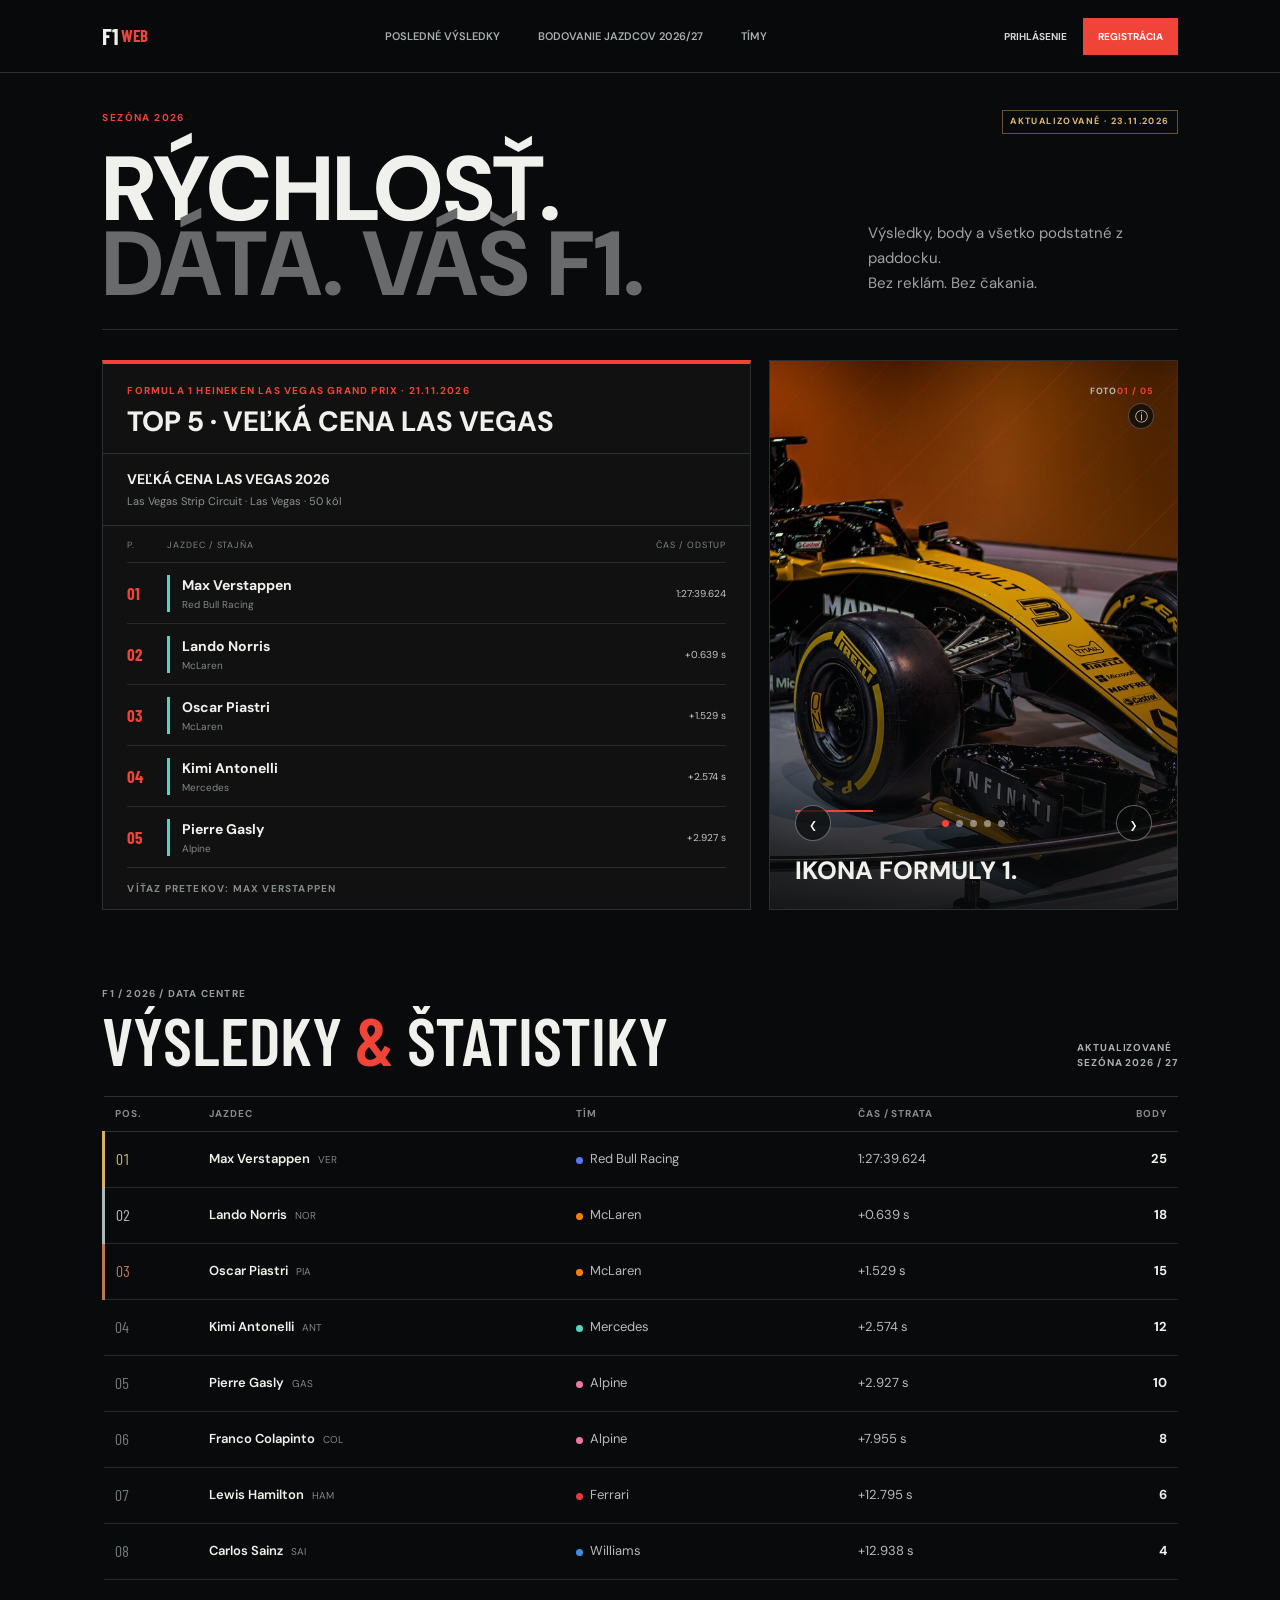
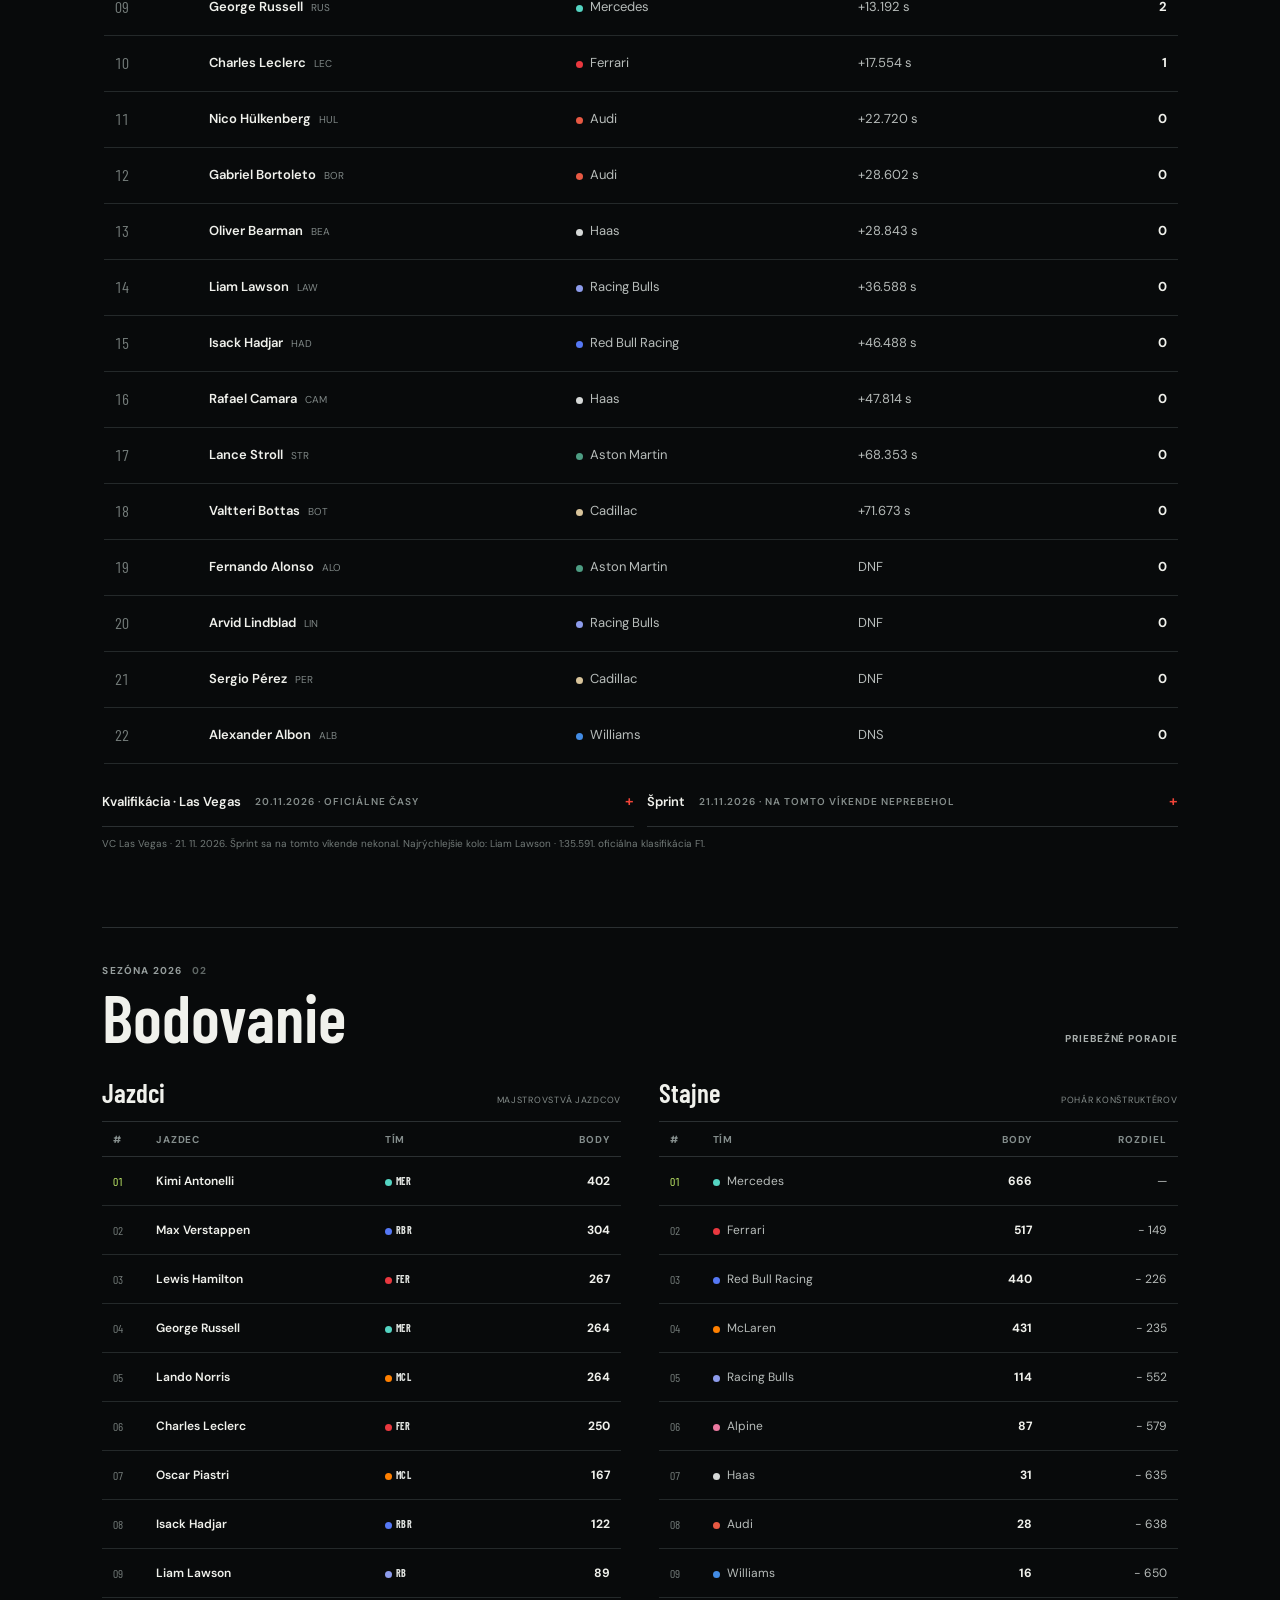
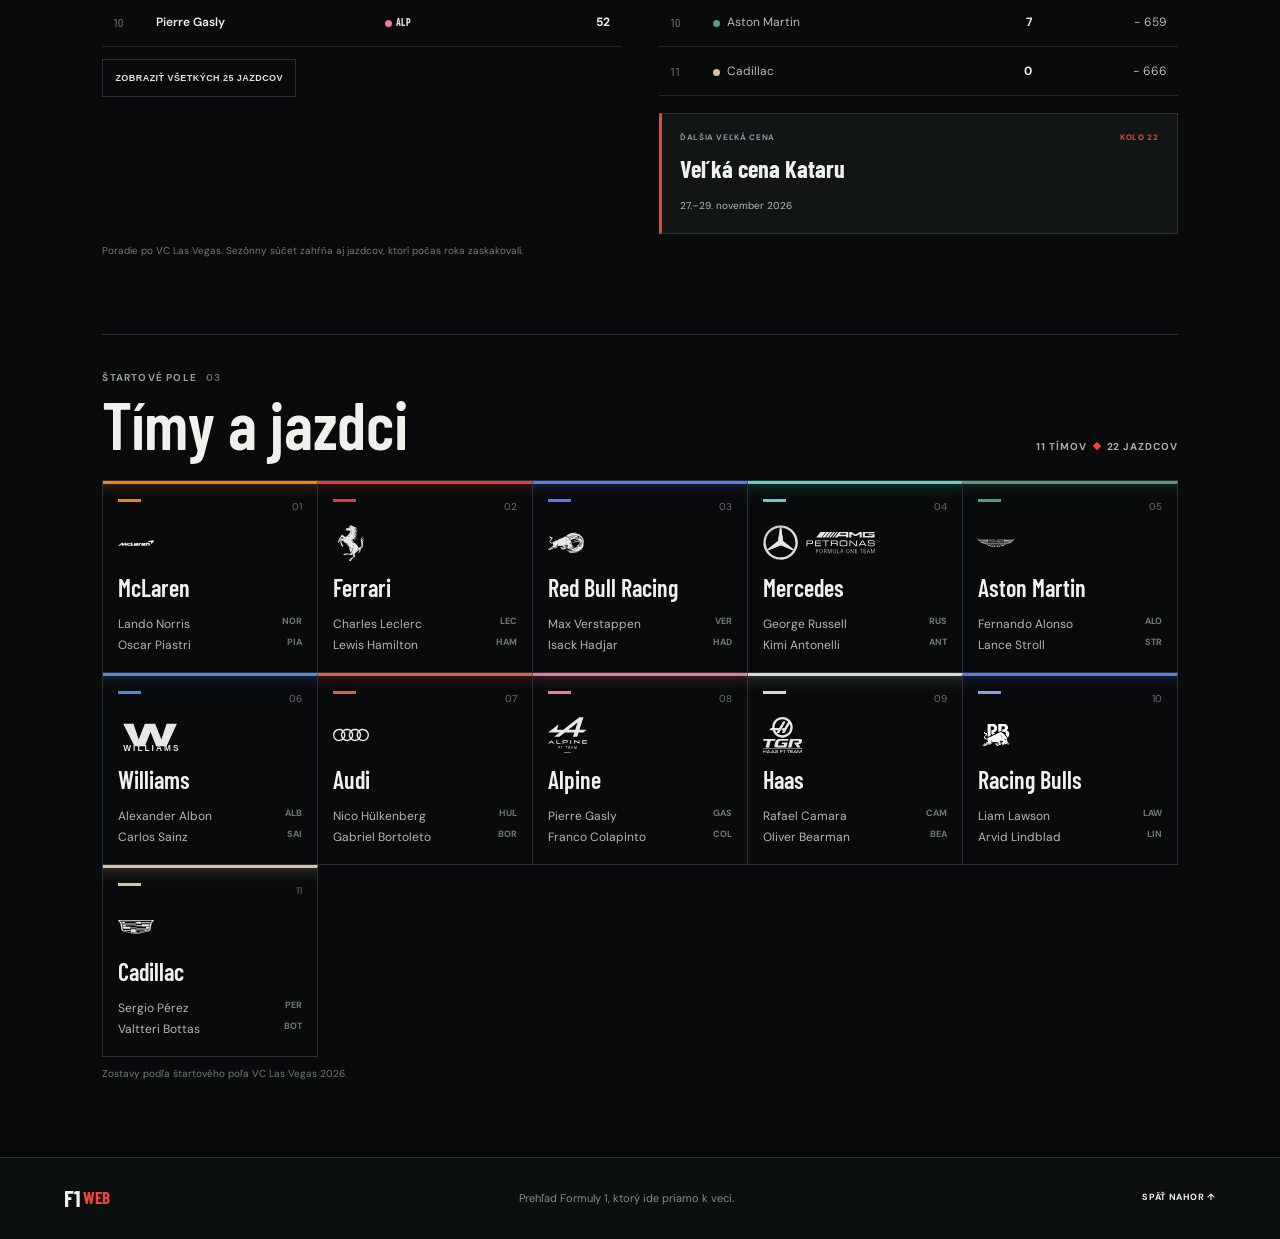
==== commit aee8476a: "logo end" ====
--- a/index.html
+++ b/index.html
@@ -201,7 +201,7 @@
 				<article><header><i class="bar orange"></i>07</header><img class="team-logo" src="img/team-logos/audi.svg" alt="" aria-hidden="true"><h3>Audi</h3><p>Nico Hülkenberg <span>HUL</span></p><p>Gabriel Bortoleto <span>BOR</span></p></article>
 				<article><header><i class="bar pink"></i>08</header><img class="team-logo" src="img/team-logos/alpine.svg" alt="" aria-hidden="true"><h3>Alpine</h3><p>Pierre Gasly <span>GAS</span></p><p>Franco Colapinto <span>COL</span></p></article>
 				<article><header><i class="bar silver"></i>09</header><img class="team-logo" src="img/team-logos/haas.svg" alt="" aria-hidden="true"><h3>Haas</h3><p>Esteban Ocon <span>OCO</span></p><p>Oliver Bearman <span>BEA</span></p></article>
-				<article><header><i class="bar periwinkle"></i>10</header><img class="team-logo" src="img/team-logos/racing-bulls.svg" alt="" aria-hidden="true"><h3>Racing Bulls</h3><p>Liam Lawson <span>LAW</span></p><p>Arvid Lindblad <span>LIN</span></p></article>
+				<article><header><i class="bar periwinkle"></i>10</header><img class="team-logo racing-bulls-logo" src="img/team-logos/racing-bulls.webp" alt="Logo tímu Racing Bulls"><h3>Racing Bulls</h3><p>Liam Lawson <span>LAW</span></p><p>Arvid Lindblad <span>LIN</span></p></article>
 				<article><header><i class="bar sand"></i>11</header><img class="team-logo" src="img/team-logos/cadillac.svg" alt="" aria-hidden="true"><h3>Cadillac</h3><p>Sergio Pérez <span>PER</span></p><p>Valtteri Bottas <span>BOT</span></p></article>
 			</div>
 			<p class="note">Zostavy sú ilustračné a môžu sa líšiť od oficiálnej štartovej listiny.</p>
--- a/styles.css
+++ b/styles.css
@@ -93,6 +93,7 @@
 .team-grid article:nth-child(11) { --team-accent: #d8c49b; }
 .team-grid article header { display: flex; justify-content: space-between; color: #68716f; font-size: 7px; }.bar { width: 23px; height: 3px; }
 .team-logo { display: block; width: 112px; height: 36px; margin: 11px 0 7px; object-fit: contain; object-position: left center; filter: brightness(0) invert(1); opacity: .9; }
+.team-logo.racing-bulls-logo { filter: none !important; opacity: 1; }
 .team-grid h3 { margin: 9px 0; font-family: var(--display); font-size: 19px; font-weight: 600; }.team-grid p { display: flex; justify-content: space-between; gap: 4px; margin: 3px 0; color: #b2b8b5; font-size: 8px; }.team-grid p span { color: #727a78; font-size: 6px; font-weight: 700; }
 .blue2 { background: #428ce5; }.orange { background: #e75943; }.pink { background: #eb79a0; }.silver { background: #d6d9d8; }.periwinkle { background: #8d9cec; }.sand { background: #d8c49b; }
 .footer { display: flex; min-height: 82px; align-items: center; justify-content: space-between; gap: 16px; padding: 16px max(5vw, calc((100vw - 1280px) / 2)); border-top: 1px solid var(--line); background: #0c0f10; }.footer p { margin: 0; color: #858d8b; font-size: 8px; }.footer > a:last-child { font-size: 7px; font-weight: 700; letter-spacing: .07em; }
